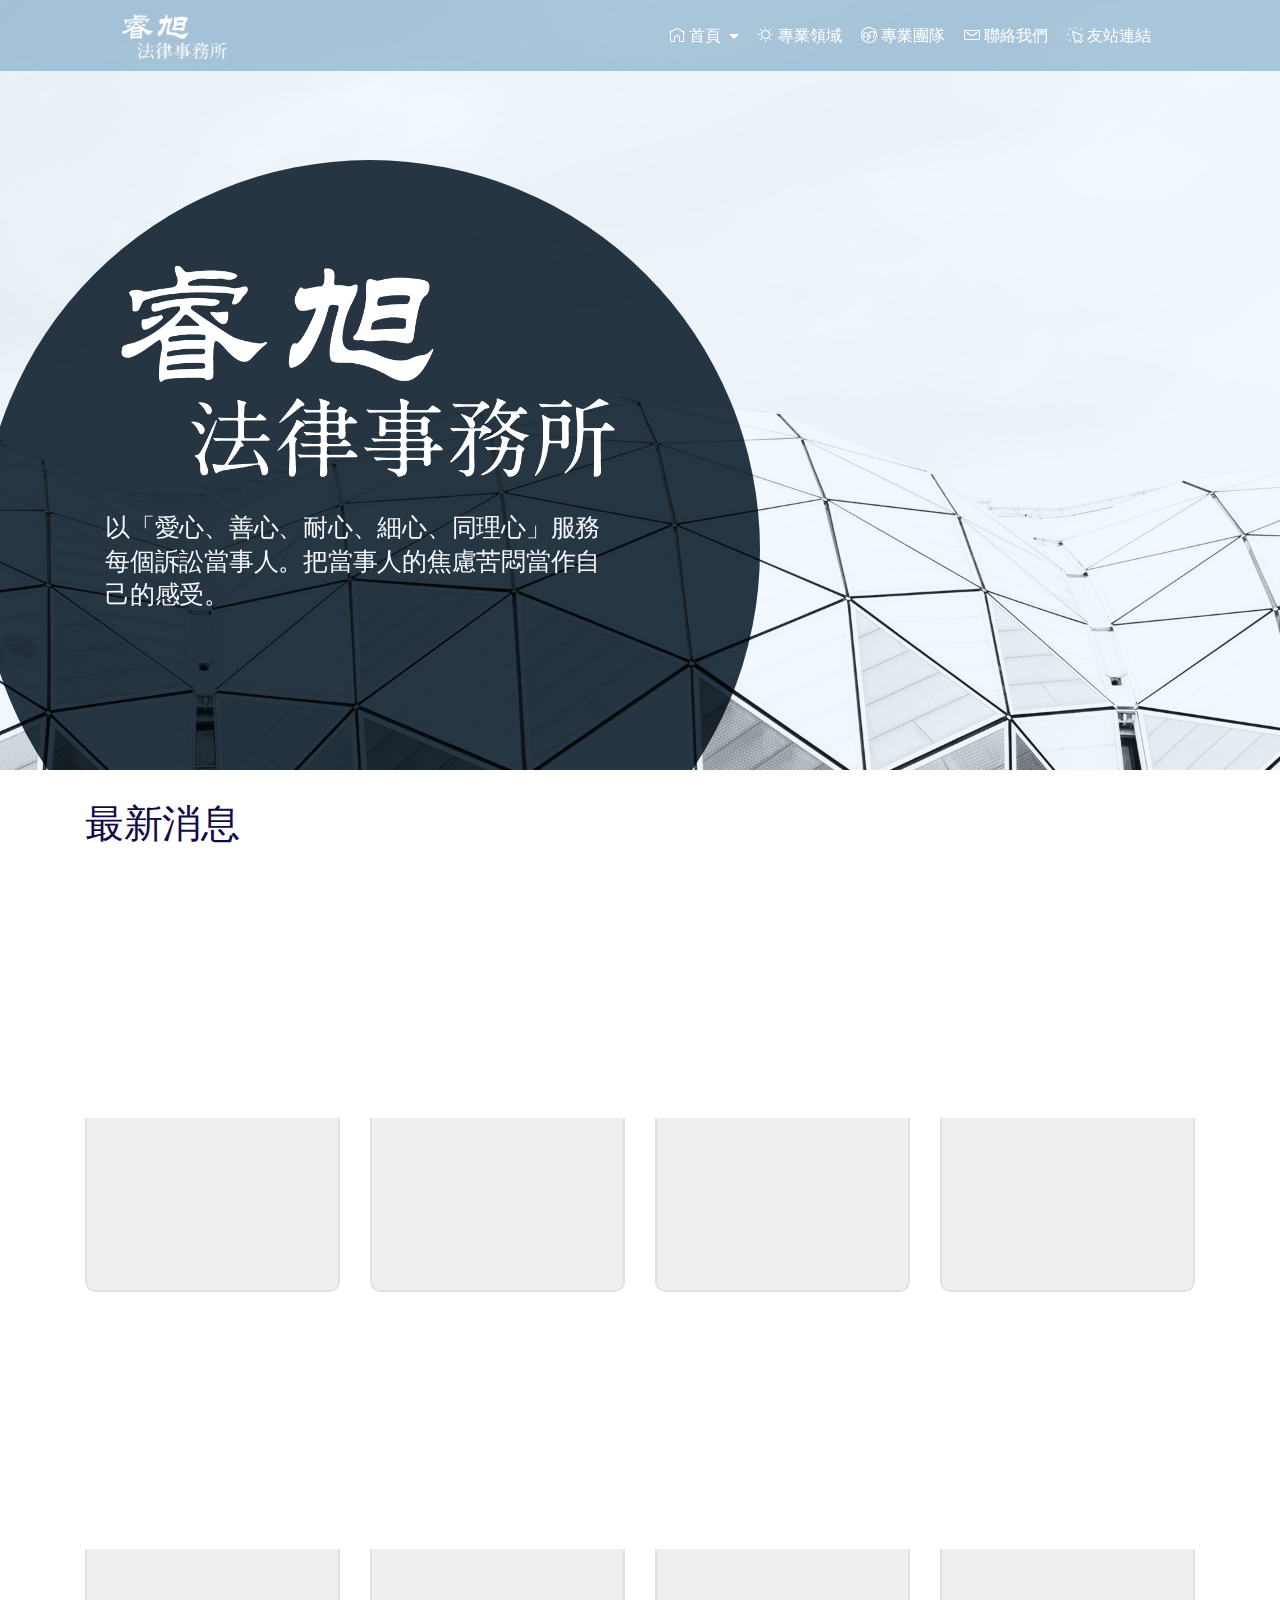
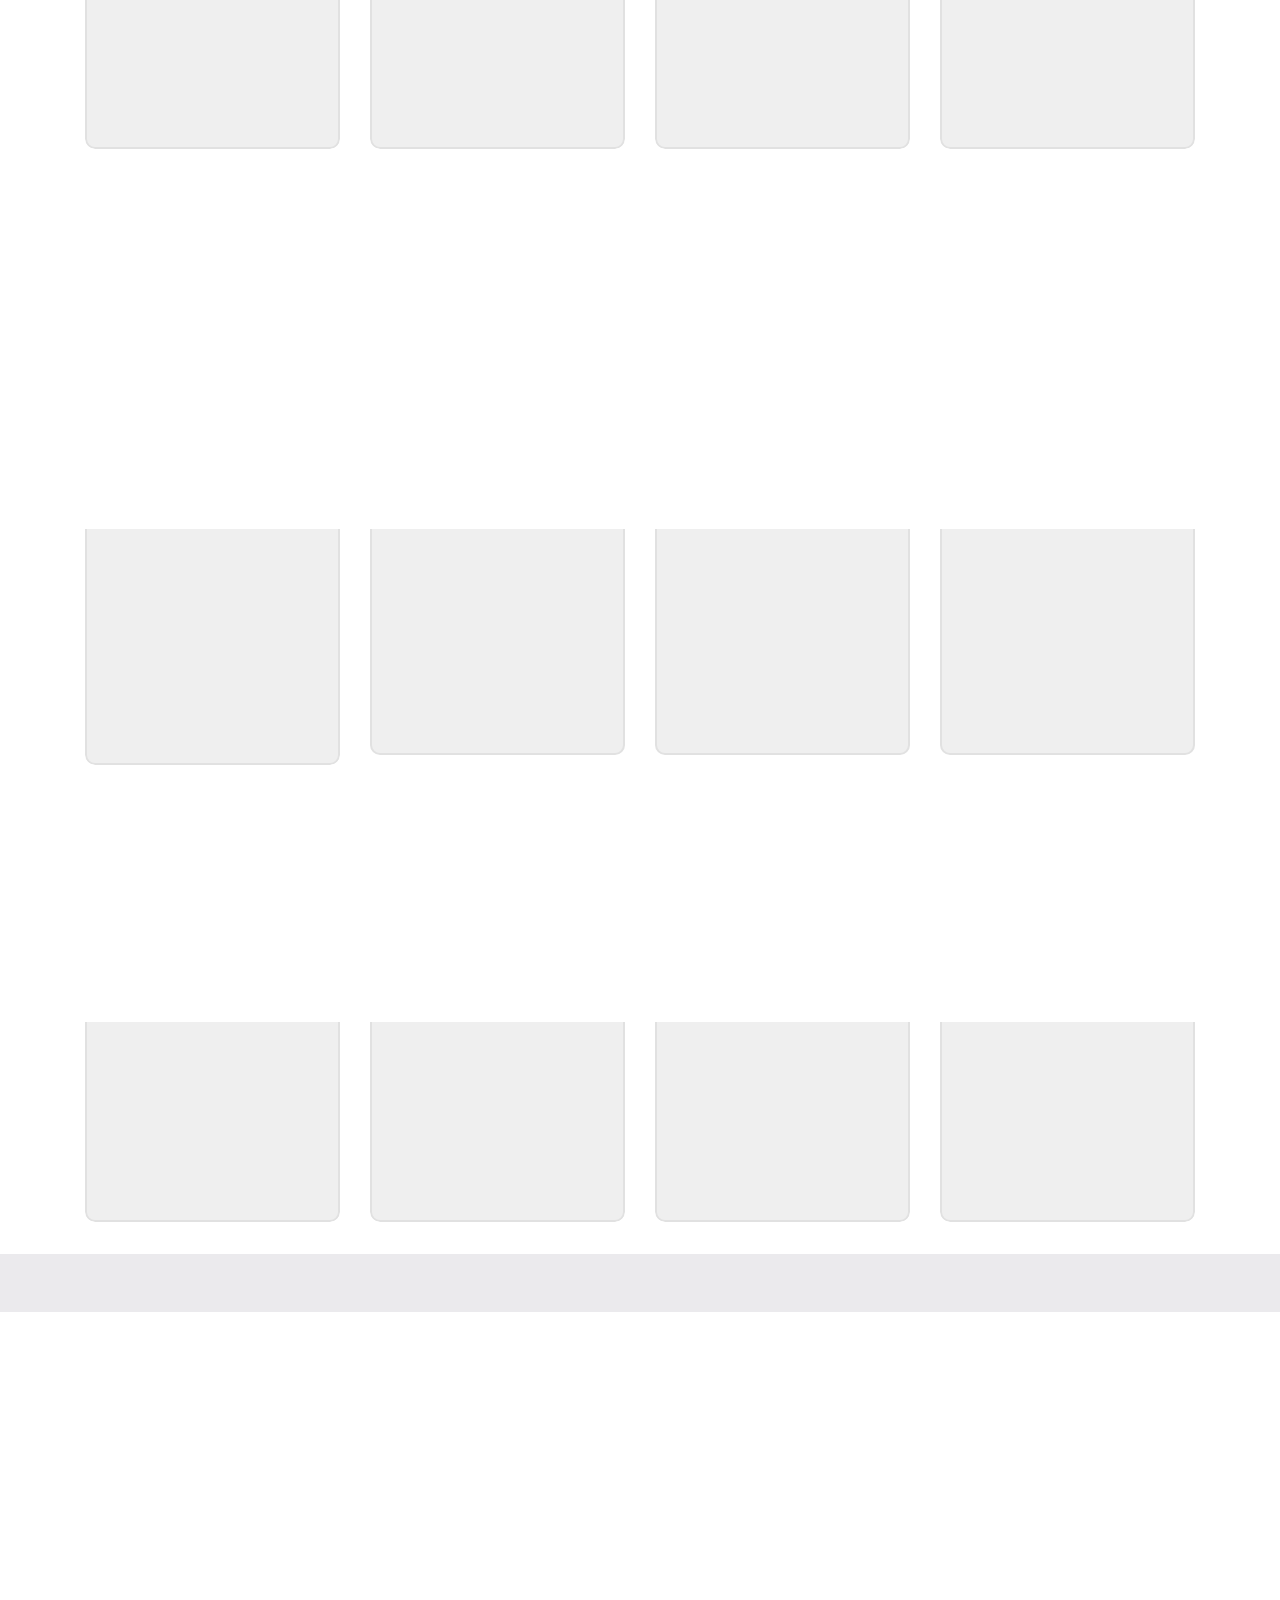
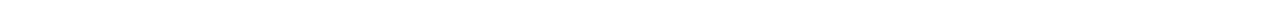
==== index.html @ 16b39f64 "Add files via upload" ====
<!DOCTYPE html>
<html  lang="en">
<head>
  
  <meta charset="UTF-8">
  <meta http-equiv="X-UA-Compatible" content="IE=edge">
  
  <meta name="twitter:card" content="summary_large_image"/>
  <meta name="twitter:image:src" content="assets/images/index-meta.png">
  <meta property="og:image" content="assets/images/index-meta.png">
  <meta name="twitter:title" content="睿旭法律事務所">
  <meta name="viewport" content="width=device-width, initial-scale=1, minimum-scale=1">
  <link rel="shortcut icon" href="assets/images/logo.svg" type="image/x-icon">
  <meta name="description" content="">
  
  
  <title>睿旭法律事務所</title>
  <link rel="stylesheet" href="assets/web/assets/mobirise-icons-bold/mobirise-icons-bold.css">
  <link rel="stylesheet" href="assets/web/assets/mobirise-icons2/mobirise2.css">
  <link rel="stylesheet" href="assets/web/assets/mobirise-icons/mobirise-icons.css">
  <link rel="stylesheet" href="assets/tether/tether.min.css">
  <link rel="stylesheet" href="assets/bootstrap/css/bootstrap.min.css">
  <link rel="stylesheet" href="assets/bootstrap/css/bootstrap-grid.min.css">
  <link rel="stylesheet" href="assets/bootstrap/css/bootstrap-reboot.min.css">
  <link rel="stylesheet" href="assets/animatecss/animate.min.css">
  <link rel="stylesheet" href="assets/dropdown/css/style.css">
  <link rel="stylesheet" href="assets/socicon/css/styles.css">
  <link rel="stylesheet" href="assets/theme/css/style.css">
  <link rel="stylesheet" href="assets/recaptcha.css">
  <link rel="preload" href="https://fonts.googleapis.com/css?family=Be+Vietnam:300,300i,400,400i,500,500i,600,600i,700,700i,800,800i&display=swap&display=swap" as="style" onload="this.onload=null;this.rel='stylesheet'">
  <noscript><link rel="stylesheet" href="https://fonts.googleapis.com/css?family=Be+Vietnam:300,300i,400,400i,500,500i,600,600i,700,700i,800,800i&display=swap&display=swap"></noscript>
  <link rel="preload" as="style" href="assets/mobirise/css/mbr-additional.css"><link rel="stylesheet" href="assets/mobirise/css/mbr-additional.css" type="text/css">
  
  
  
  

</head>
<body>
  
  <section data-bs-version="5.1" class="menu menu1 cid-sPFeQNhks3" once="menu" id="menu1-0">
    

    <nav class="navbar navbar-dropdown navbar-fixed-top navbar-expand-lg">
        <div class="container-fluid">
            <div class="wrapper d-flex w-100 flex-wrap">
                <div class="navbar-brand">
                    <span class="navbar-logo">
                        <a href="index.html">
                            <img src="assets/images/name3-1-909x405.png" alt="" style="height: 3rem;">
                        </a>
                    </span>
                    
                </div>
                <button class="navbar-toggler" type="button" data-toggle="collapse" data-bs-toggle="collapse" data-target="#navbarSupportedContent" data-bs-target="#navbarSupportedContent" aria-controls="navbarNavAltMarkup" aria-expanded="false" aria-label="Toggle navigation">
                    <div class="hamburger">
                        <span></span>
                        <span></span>
                        <span></span>
                        <span></span>
                    </div>
                </button>
                <div class="collapse navbar-collapse" id="navbarSupportedContent">
                    <ul class="navbar-nav nav-dropdown text-uppercase nav-right" data-app-modern-menu="true"><li class="nav-item dropdown"><a class="nav-link link text-white text-primary dropdown-toggle display-4" href="#" data-toggle="dropdown-submenu" aria-expanded="true"><span class="mbrib-home mbr-iconfont mbr-iconfont-btn"></span>&nbsp;首頁</a><div class="dropdown-menu"><a class="text-white text-primary dropdown-item display-4" href="index.html#features012-1">最新消息<br></a><a class="text-white text-primary dropdown-item display-4" href="index.html#features012-x">最新案例<br></a></div></li><li class="nav-item"><a class="nav-link link text-white text-primary display-4" href="page1.html"><span class="mbrib-sun mbr-iconfont mbr-iconfont-btn"></span>&nbsp;專業領域</a></li>
                        
                        <li class="nav-item"><a class="nav-link link text-white text-primary display-4" href="page2.html"><span class="mbrib-users mbr-iconfont mbr-iconfont-btn"></span>&nbsp;專業團隊</a>
                        </li>
                        <li class="nav-item"><a class="nav-link link text-white text-primary display-4" href="page2.html#form1-i"><span class="mbrib-letter mbr-iconfont mbr-iconfont-btn"></span>&nbsp;聯絡我們</a>
                        </li><li class="nav-item"><a class="nav-link link text-white text-primary display-4" href="page2.html#features04-k"><span class="mbrib-cursor-click mbr-iconfont mbr-iconfont-btn"></span>&nbsp;友站連結</a></li></ul>
                    
                    
                </div>
            </div>

        </div>
    </nav>
</section>

<section class="header4 cid-rRIkbRb1Do" id="header4-j">

    

    <div class="mbr-overlay" style="opacity: 0.1; background-color: rgb(128, 199, 254);">
    </div>

    <div class="container">
        <div class="row flex-row-reverse">
            <div class="col-lg-6 d-none d-lg-block"></div>
            <div class="col-lg-6 col-md-8 wrap text-white">
                <div class="title__block">
                  
<!--                             <div class="col-md-6 wrap order-0" mbr-if="showBrand" mbr-class="{'col-lg-3' : !hideColumn, 'col-lg-2' : hideColumn}"> -->
<!--                <p class="brand__text mbr-bold mbr-fonts-style" mbr-theme-style="display-7" mbr-if="typeMenu == 1" data-app-selector=".brand__text"><a href="#" class="text-warning mbr-bold">Conference</a></p> -->
                 <img class="logo__image" src="assets/images/name3-1-909x405.png" alt="" title="">
<!--             </div> -->
                
                
<!--                     <h2 class="mbr-section-title mbr-fonts-style" mbr-theme-style="display-5" mbr-if="showTitle" data-app-selector=".mbr-section-title, .mbr-figure">法律事務所</h2> -->
                <p class="mbr-text mbr-fonts-style display-7"><br>以「愛心、善心、耐心、細心、同理心」服務每個訴訟當事人。把當事人的焦慮苦悶當作自己的感受。<br></p>
               
            
            </div>
            </div>
        </div>
    </div>
</section>

<section class="features12 cid-sPVwQMfgVe" id="features012-1">
    
    
    <div class="container">
        <div class="mbr-section-head mb-5">
            
            <h4 class="mbr-section-title mbr-fonts-style align-center mb-0 display-5">最新消息</h4>
        </div>
        <div class="row justify-content-center mt-4">
            <div class="item features-image сol-12 col-md-6 col-lg-3">
                <div class="item-wrapper">
                    <div class="item-img">
                        <img src="assets/images/art-exibition23-1200x800.jpg" alt="">
                        <p class="img-text mbr-fonts-style display-4">TEST</p>
                    </div>
                    <div class="item-content">
                        <h5 class="item-title mbr-fonts-style display-5"><strong>TEST</strong></h5>

                        <p class="mbr-text mbr-fonts-style mt-2 display-4">test........</p>
                        <h6 class="item-subtitle mbr-fonts-style mt-1 display-4"><a href="page1.html" class="text-primary" target="_blank">MORE &gt;</a></h6>
                    </div>
                </div>
            </div>
            <div class="item features-image сol-12 col-md-6 col-lg-3">
                <div class="item-wrapper">
                    <div class="item-img">
                        <img src="assets/images/art-exibition11-700x467.jpg" alt="">
                        <p class="img-text mbr-fonts-style display-4">TEST</p>
                    </div>
                    <div class="item-content">
                        <h5 class="item-title mbr-fonts-style display-5"><strong>TEST</strong></h5>

                        <p class="mbr-text mbr-fonts-style mt-2 display-4">test........<br></p>
                        <h6 class="item-subtitle mbr-fonts-style mt-1 display-4"><a href="page1.html" class="text-primary" target="_blank">MORE &gt;</a></h6>
                    </div>
                </div>
            </div>
            <div class="item features-image сol-12 col-md-6 col-lg-3">
                <div class="item-wrapper">
                    <div class="item-img">
                        <img src="assets/images/art-exibition-1920x1280.jpg" alt="">
                        <p class="img-text mbr-fonts-style display-4">TEST</p>
                    </div>
                    <div class="item-content">
                        <h5 class="item-title mbr-fonts-style display-5"><strong>TEST</strong></h5>

                        <p class="mbr-text mbr-fonts-style mt-2 display-4">test........<br></p>
                        <h6 class="item-subtitle mbr-fonts-style mt-1 display-4"><a href="page1.html" class="text-primary" target="_blank">MORE &gt;</a></h6>
                    </div>
                </div>
            </div><div class="item features-image сol-12 col-md-6 col-lg-3">
                <div class="item-wrapper">
                    <div class="item-img">
                        <img src="assets/images/art-exibition16-700x467.jpg" alt="" data-slide-to="3" data-bs-slide-to="4">
                        <p class="img-text mbr-fonts-style display-4">TEST</p>
                    </div>
                    <div class="item-content">
                        <h5 class="item-title mbr-fonts-style display-5"><strong>TEST</strong></h5>

                        <p class="mbr-text mbr-fonts-style mt-2 display-4">test........<br></p>
                        <h6 class="item-subtitle mbr-fonts-style mt-1 display-4"><a href="page1.html" class="text-primary" target="_blank">MORE &gt;</a></h6>
                    </div>
                </div>
            </div><div class="item features-image сol-12 col-md-6 col-lg-3">
                <div class="item-wrapper">
                    <div class="item-img">
                        <img src="assets/images/art-exibition17-760x507.jpg" alt="" data-slide-to="4" data-bs-slide-to="5">
                        <p class="img-text mbr-fonts-style display-4">TEST</p>
                    </div>
                    <div class="item-content">
                        <h5 class="item-title mbr-fonts-style display-5"><strong>TEST</strong></h5>

                        <p class="mbr-text mbr-fonts-style mt-2 display-4">test<br><br></p>
                        <h6 class="item-subtitle mbr-fonts-style mt-1 display-4"><a href="page1.html" class="text-primary" target="_blank">MORE &gt;</a></h6>
                    </div>
                </div>
            </div><div class="item features-image сol-12 col-md-6 col-lg-3">
                <div class="item-wrapper">
                    <div class="item-img">
                        <img src="assets/images/art-exibition15-1200x800.jpg" alt="" data-slide-to="5" data-bs-slide-to="6">
                        <p class="img-text mbr-fonts-style display-4">TEST</p>
                    </div>
                    <div class="item-content">
                        <h5 class="item-title mbr-fonts-style display-5"><strong>TEST</strong></h5>

                        <p class="mbr-text mbr-fonts-style mt-2 display-4">test<br><br></p>
                        <h6 class="item-subtitle mbr-fonts-style mt-1 display-4"><a href="page1.html" class="text-primary" target="_blank">MORE &gt;</a></h6>
                    </div>
                </div>
            </div><div class="item features-image сol-12 col-md-6 col-lg-3">
                <div class="item-wrapper">
                    <div class="item-img">
                        <img src="assets/images/mbr-1200x800.jpg" alt="" data-slide-to="6" data-bs-slide-to="7">
                        <p class="img-text mbr-fonts-style display-4">TEST</p>
                    </div>
                    <div class="item-content">
                        <h5 class="item-title mbr-fonts-style display-5"><strong>TEST</strong></h5>

                        <p class="mbr-text mbr-fonts-style mt-2 display-4">test<br><br></p>
                        <h6 class="item-subtitle mbr-fonts-style mt-1 display-4"><a href="page1.html" class="text-primary" target="_blank">MORE &gt;</a></h6>
                    </div>
                </div>
            </div><div class="item features-image сol-12 col-md-6 col-lg-3">
                <div class="item-wrapper">
                    <div class="item-img">
                        <img src="assets/images/mbr-1920x1357.jpg" alt="" data-slide-to="7" data-bs-slide-to="8">
                        <p class="img-text mbr-fonts-style display-4">TEST</p>
                    </div>
                    <div class="item-content">
                        <h5 class="item-title mbr-fonts-style display-5"><strong>TEST</strong></h5>

                        <p class="mbr-text mbr-fonts-style mt-2 display-4">test<br><br></p>
                        <h6 class="item-subtitle mbr-fonts-style mt-1 display-4"><a href="page1.html" class="text-primary" target="_blank">MORE &gt;</a></h6>
                    </div>
                </div>
            </div>
        </div>
    </div>
</section>





<section class="features12 cid-sPYs16jG86" id="features012-x">
    
    
    <div class="container">
        <div class="mbr-section-head mb-5">
            
            <h4 class="mbr-section-title mbr-fonts-style align-center mb-0 display-5">最新案例</h4>
        </div>
        <div class="row justify-content-center mt-4">
            <div class="item features-image сol-12 col-md-6 col-lg-3">
                <div class="item-wrapper">
                    <div class="item-img">
                        <img src="assets/images/art-exibition23-1200x800.jpg" alt="">
                        <p class="img-text mbr-fonts-style display-4">扶養</p>
                    </div>
                    <div class="item-content">
                        <h5 class="item-title mbr-fonts-style display-4"><strong>離婚後對方故意不付小孩的扶養費該怎麼辦？</strong></h5>

                        <p class="mbr-text mbr-fonts-style mt-2 display-4">實務上常常碰到夫妻雙方當初離婚時原本約定好的扶養費...</p>
                        <h6 class="item-subtitle mbr-fonts-style mt-1 display-4"><a href="page3.html" class="text-primary" target="_blank">MORE &gt;</a></h6>
                    </div>
                </div>
            </div>
            <div class="item features-image сol-12 col-md-6 col-lg-3">
                <div class="item-wrapper">
                    <div class="item-img">
                        <img src="assets/images/art-exibition11-700x467.jpg" alt="">
                        <p class="img-text mbr-fonts-style display-4">TEST</p>
                    </div>
                    <div class="item-content">
                        <h5 class="item-title mbr-fonts-style display-5"><strong>TEST</strong></h5>

                        <p class="mbr-text mbr-fonts-style mt-2 display-4">test........<br><br><br></p>
                        <h6 class="item-subtitle mbr-fonts-style mt-1 display-4"><a href="page1.html" class="text-primary" target="_blank">MORE &gt;</a></h6>
                    </div>
                </div>
            </div>
            <div class="item features-image сol-12 col-md-6 col-lg-3">
                <div class="item-wrapper">
                    <div class="item-img">
                        <img src="assets/images/art-exibition-1920x1280.jpg" alt="">
                        <p class="img-text mbr-fonts-style display-4">TEST</p>
                    </div>
                    <div class="item-content">
                        <h5 class="item-title mbr-fonts-style display-5"><strong>TEST</strong></h5>

                        <p class="mbr-text mbr-fonts-style mt-2 display-4">test........<br><br><br></p>
                        <h6 class="item-subtitle mbr-fonts-style mt-1 display-4"><a href="page1.html" class="text-primary" target="_blank">MORE &gt;</a></h6>
                    </div>
                </div>
            </div><div class="item features-image сol-12 col-md-6 col-lg-3">
                <div class="item-wrapper">
                    <div class="item-img">
                        <img src="assets/images/art-exibition16-700x467.jpg" alt="" data-slide-to="3" data-bs-slide-to="4">
                        <p class="img-text mbr-fonts-style display-4">TEST</p>
                    </div>
                    <div class="item-content">
                        <h5 class="item-title mbr-fonts-style display-5"><strong>TEST</strong></h5>

                        <p class="mbr-text mbr-fonts-style mt-2 display-4">test........<br><br><br></p>
                        <h6 class="item-subtitle mbr-fonts-style mt-1 display-4"><a href="page1.html" class="text-primary" target="_blank">MORE &gt;</a></h6>
                    </div>
                </div>
            </div><div class="item features-image сol-12 col-md-6 col-lg-3">
                <div class="item-wrapper">
                    <div class="item-img">
                        <img src="assets/images/art-exibition17-760x507.jpg" alt="" data-slide-to="4" data-bs-slide-to="5">
                        <p class="img-text mbr-fonts-style display-4">TEST</p>
                    </div>
                    <div class="item-content">
                        <h5 class="item-title mbr-fonts-style display-5"><strong>TEST</strong></h5>

                        <p class="mbr-text mbr-fonts-style mt-2 display-4">test<br><br></p>
                        <h6 class="item-subtitle mbr-fonts-style mt-1 display-4"><a href="page1.html" class="text-primary" target="_blank">MORE &gt;</a></h6>
                    </div>
                </div>
            </div><div class="item features-image сol-12 col-md-6 col-lg-3">
                <div class="item-wrapper">
                    <div class="item-img">
                        <img src="assets/images/art-exibition15-1200x800.jpg" alt="" data-slide-to="5" data-bs-slide-to="6">
                        <p class="img-text mbr-fonts-style display-4">TEST</p>
                    </div>
                    <div class="item-content">
                        <h5 class="item-title mbr-fonts-style display-5"><strong>TEST</strong></h5>

                        <p class="mbr-text mbr-fonts-style mt-2 display-4">test<br><br></p>
                        <h6 class="item-subtitle mbr-fonts-style mt-1 display-4"><a href="page1.html" class="text-primary" target="_blank">MORE &gt;</a></h6>
                    </div>
                </div>
            </div><div class="item features-image сol-12 col-md-6 col-lg-3">
                <div class="item-wrapper">
                    <div class="item-img">
                        <img src="assets/images/mbr-1200x800.jpg" alt="" data-slide-to="6" data-bs-slide-to="7">
                        <p class="img-text mbr-fonts-style display-4">TEST</p>
                    </div>
                    <div class="item-content">
                        <h5 class="item-title mbr-fonts-style display-5"><strong>TEST</strong></h5>

                        <p class="mbr-text mbr-fonts-style mt-2 display-4">test<br><br></p>
                        <h6 class="item-subtitle mbr-fonts-style mt-1 display-4"><a href="page1.html" class="text-primary" target="_blank">MORE &gt;</a></h6>
                    </div>
                </div>
            </div><div class="item features-image сol-12 col-md-6 col-lg-3">
                <div class="item-wrapper">
                    <div class="item-img">
                        <img src="assets/images/mbr-1920x1357.jpg" alt="" data-slide-to="7" data-bs-slide-to="8">
                        <p class="img-text mbr-fonts-style display-4">TEST</p>
                    </div>
                    <div class="item-content">
                        <h5 class="item-title mbr-fonts-style display-5"><strong>TEST</strong></h5>

                        <p class="mbr-text mbr-fonts-style mt-2 display-4">test<br><br></p>
                        <h6 class="item-subtitle mbr-fonts-style mt-1 display-4"><a href="page1.html" class="text-primary" target="_blank">MORE &gt;</a></h6>
                    </div>
                </div>
            </div>
        </div>
    </div>
</section>

<section class="footer1 restaurantm4_footer1 cid-sPYwLBE2LK" id="footer1-15">

	

	

	<div class="container">
		<div class="row justify-content-center">
			<div class="links-block col-sm-12 col-md-10 align-center pb-3">
				<ul class="list-inline">
					<li class="list-inline-item mbr-fonts-style display-4"><a href="index.html#header4-j" class="text-primary">首頁</a></li>
					<li class="list-inline-item mbr-fonts-style display-4"><a href="page1.html#header4-w" class="text-primary">專業領域</a></li>
					<li class="list-inline-item mbr-fonts-style display-4"><a href="page2.html#header5-5" class="text-primary">專業團隊</a></li>
					<li class="list-inline-item mbr-fonts-style display-4"><a href="page2.html#form1-i" class="text-primary">連絡我們</a></li>
					<li class="list-inline-item mbr-fonts-style display-4"><a href="page2.html#features04-k" class="text-primary">友站連結</a></li>
				</ul>
			</div>
			
			
		</div>
	</div>
</section>

<section class="footer1 conferencem4_footer1 cid-sPX6KaD5Rr mbr-reveal" once="footer" id="footer1-r">

	

	

	<div class="container">
		<div class="row justify-content-center">
			<div class="col-md-6 wrap order-0 col-lg-2">
				
				<a href="index.html"><img class="logo__image" src="assets/images/name5-200x103.png" alt="" title=""></a>
			</div>
			<div class="col-md-6 wrap col-lg-3">
				<div class="footer__content">
					<h4 class="mbr-fonts-style mbr-semibold title__address display-4">服務時間</h4>
					<p class="work__address mbr-fonts-style display-4">0900～～1800<br>週六、日公休</p>
				</div>
				
			</div>
			<div class="col-md-6 wrap col-lg-3">
				<div class="footer__content">
					<h4 class="mbr-fonts-style mbr-semibold title__address display-4">電話</h4>
					<p class="work__address mbr-fonts-style display-4"><a href="tel:0916679595" class="text-primary">0916679595</a></p>
				</div>
				
			</div>
            	<div class="col-md-6 wrap col-lg-3">
				<div class="footer__content">
					<h4 class="mbr-fonts-style mbr-semibold title__address display-4">地址</h4>
					<p class="work__address mbr-fonts-style display-4"><a href="https://goo.gl/maps/SRAGsfMsbt1GTcu56" class="text-primary" target="_blank">106台北市大安區光復南路525號</a></p>
				</div>
				
			</div>
			

		</div>
		<div class="divider"></div>
		<div class="row align-items-baseline">
			<div class="col-md-6">
				<p class="privacy mbr-fonts-style align-left display-4">
					© 2021 <a href="index.html" class="text-primary">睿旭法律事務所</a> All Rights Reserved</p>
			</div>
			<div class="col-md-6">
				<p class="privacy mbr-fonts-style align-right display-4">
					Designed by <a href="https://dler.hopefulcityco.com/" class="text-primary" target="_blank">Dler Life</a></p>
			</div>
		</div>
	</div>

</section>


<script src="assets/web/assets/jquery/jquery.min.js"></script>
  <script src="assets/popper/popper.min.js"></script>
  <script src="assets/tether/tether.min.js"></script>
  <script src="assets/bootstrap/js/bootstrap.min.js"></script>
  <script src="assets/smoothscroll/smooth-scroll.js"></script>
  <script src="assets/viewportchecker/jquery.viewportchecker.js"></script>
  <script src="assets/dropdown/js/nav-dropdown.js"></script>
  <script src="assets/dropdown/js/navbar-dropdown.js"></script>
  <script src="assets/touchswipe/jquery.touch-swipe.min.js"></script>
  <script src="assets/playervimeo/vimeo_player.js"></script>
  <script src="assets/mobirise-tabs/mbr-tabs.js"></script>
  <script src="assets/theme/js/script.js"></script>
  <script src="assets/formoid.min.js"></script>
  
  
  
 <div id="scrollToTop" class="scrollToTop mbr-arrow-up"><a style="text-align: center;"><i class="mbr-arrow-up-icon mbr-arrow-up-icon-cm cm-icon cm-icon-smallarrow-up"></i></a></div>
    <input name="animation" type="hidden">
  
</body>
</html>
---- assets/web/assets/mobirise-icons-bold/mobirise-icons-bold.css ----
@font-face {
  font-family: 'mobirise-icons-bold';
  font-display: swap;
  src:  url('mobirise-icons-bold.eot?m1l4yr');
  src:  url('mobirise-icons-bold.eot?m1l4yr#iefix') format('embedded-opentype'),
    url('mobirise-icons-bold.ttf?m1l4yr') format('truetype'),
    url('mobirise-icons-bold.woff?m1l4yr') format('woff'),
    url('mobirise-icons-bold.svg?m1l4yr#mobirise-icons-bold') format('svg');
  font-weight: normal;
  font-style: normal;
}

[class^="mbrib-"], [class*="mbrib-"] {
  /* use !important to prevent issues with browser extensions that change fonts */
  font-family: 'mobirise-icons-bold' !important;
  speak: none;
  font-style: normal;
  font-weight: normal;
  font-variant: normal;
  text-transform: none;
  line-height: 1;

  /* Better Font Rendering =========== */
  -webkit-font-smoothing: antialiased;
  -moz-osx-font-smoothing: grayscale;
}

.mbrib-add-submenu:before {
  content: "\e900";
}
.mbrib-alert:before {
  content: "\e901";
}
.mbrib-align-center:before {
  content: "\e902";
}
.mbrib-align-justify:before {
  content: "\e903";
}
.mbrib-align-left:before {
  content: "\e904";
}
.mbrib-align-right:before {
  content: "\e905";
}
.mbrib-android:before {
  content: "\e906";
}
.mbrib-apple:before {
  content: "\e907";
}
.mbrib-arrow-down:before {
  content: "\e908";
}
.mbrib-arrow-next:before {
  content: "\e909";
}
.mbrib-arrow-prev:before {
  content: "\e90a";
}
.mbrib-arrow-up:before {
  content: "\e90b";
}
.mbrib-bold:before {
  content: "\e90c";
}
.mbrib-bookmark:before {
  content: "\e90d";
}
.mbrib-bootstrap:before {
  content: "\e90e";
}
.mbrib-briefcase:before {
  content: "\e90f";
}
.mbrib-browse:before {
  content: "\e910";
}
.mbrib-bulleted-list:before {
  content: "\e911";
}
.mbrib-calendar:before {
  content: "\e912";
}
.mbrib-camera:before {
  content: "\e913";
}
.mbrib-cart-add:before {
  content: "\e914";
}
.mbrib-cart-full:before {
  content: "\e915";
}
.mbrib-cash:before {
  content: "\e916";
}
.mbrib-change-style:before {
  content: "\e917";
}
.mbrib-chat:before {
  content: "\e918";
}
.mbrib-clock:before {
  content: "\e919";
}
.mbrib-close:before {
  content: "\e91a";
}
.mbrib-cloud:before {
  content: "\e91b";
}
.mbrib-code:before {
  content: "\e91c";
}
.mbrib-contact-form:before {
  content: "\e91d";
}
.mbrib-credit-card:before {
  content: "\e91e";
}
.mbrib-cursor-click:before {
  content: "\e91f";
}
.mbrib-cust-feedback:before {
  content: "\e920";
}
.mbrib-database:before {
  content: "\e921";
}
.mbrib-delivery:before {
  content: "\e922";
}
.mbrib-desktop:before {
  content: "\e923";
}
.mbrib-devices:before {
  content: "\e924";
}
.mbrib-down:before {
  content: "\e925";
}
.mbrib-download:before {
  content: "\e926";
}
.mbrib-drag-n-drop:before {
  content: "\e927";
}
.mbrib-drag-n-drop2:before {
  content: "\e928";
}
.mbrib-edit:before {
  content: "\e929";
}
.mbrib-edit2:before {
  content: "\e92a";
}
.mbrib-error:before {
  content: "\e92b";
}
.mbrib-extension:before {
  content: "\e92c";
}
.mbrib-features:before {
  content: "\e92d";
}
.mbrib-file:before {
  content: "\e92e";
}
.mbrib-flag:before {
  content: "\e92f";
}
.mbrib-folder:before {
  content: "\e930";
}
.mbrib-gift:before {
  content: "\e931";
}
.mbrib-github:before {
  content: "\e932";
}
.mbrib-globe-2:before {
  content: "\e933";
}
.mbrib-globe:before {
  content: "\e934";
}
.mbrib-growing-chart:before {
  content: "\e935";
}
.mbrib-hearth:before {
  content: "\e936";
}
.mbrib-help:before {
  content: "\e937";
}
.mbrib-home:before {
  content: "\e938";
}
.mbrib-hot-cup:before {
  content: "\e939";
}
.mbrib-idea:before {
  content: "\e93a";
}
.mbrib-image-gallery:before {
  content: "\e93b";
}
.mbrib-image-slider:before {
  content: "\e93c";
}
.mbrib-info:before {
  content: "\e93d";
}
.mbrib-italic:before {
  content: "\e93e";
}
.mbrib-key:before {
  content: "\e93f";
}
.mbrib-laptop:before {
  content: "\e940";
}
.mbrib-layers:before {
  content: "\e941";
}
.mbrib-left-right:before {
  content: "\e942";
}
.mbrib-left:before {
  content: "\e943";
}
.mbrib-letter:before {
  content: "\e944";
}
.mbrib-like:before {
  content: "\e945";
}
.mbrib-link:before {
  content: "\e946";
}
.mbrib-lock:before {
  content: "\e947";
}
.mbrib-login:before {
  content: "\e948";
}
.mbrib-logout:before {
  content: "\e949";
}
.mbrib-magic-stick:before {
  content: "\e94a";
}
.mbrib-map-pin:before {
  content: "\e94b";
}
.mbrib-menu:before {
  content: "\e94c";
}
.mbrib-mobile:before {
  content: "\e94d";
}
.mbrib-mobile2:before {
  content: "\e94e";
}
.mbrib-mobirise:before {
  content: "\e94f";
}
.mbrib-more-horizontal:before {
  content: "\e950";
}
.mbrib-more-vertical:before {
  content: "\e951";
}
.mbrib-music:before {
  content: "\e952";
}
.mbrib-new-file:before {
  content: "\e953";
}
.mbrib-numbered-list:before {
  content: "\e954";
}
.mbrib-opened-folder:before {
  content: "\e955";
}
.mbrib-pages:before {
  content: "\e956";
}
.mbrib-paper-plane:before {
  content: "\e957";
}
.mbrib-paperclip:before {
  content: "\e958";
}
.mbrib-photo:before {
  content: "\e959";
}
.mbrib-photos:before {
  content: "\e95a";
}
.mbrib-pin:before {
  content: "\e95b";
}
.mbrib-play:before {
  content: "\e95c";
}
.mbrib-plus:before {
  content: "\e95d";
}
.mbrib-preview:before {
  content: "\e95e";
}
.mbrib-print:before {
  content: "\e95f";
}
.mbrib-protect:before {
  content: "\e960";
}
.mbrib-question:before {
  content: "\e961";
}
.mbrib-quote-left:before {
  content: "\e962";
}
.mbrib-quote-right:before {
  content: "\e963";
}
.mbrib-redo:before {
  content: "\e964";
}
.mbrib-refresh:before {
  content: "\e965";
}
.mbrib-responsive:before {
  content: "\e966";
}
.mbrib-right:before {
  content: "\e967";
}
.mbrib-rocket:before {
  content: "\e968";
}
.mbrib-sad-face:before {
  content: "\e969";
}
.mbrib-sale:before {
  content: "\e96a";
}
.mbrib-save:before {
  content: "\e96b";
}
.mbrib-search:before {
  content: "\e96c";
}
.mbrib-setting:before {
  content: "\e96d";
}
.mbrib-setting2:before {
  content: "\e96e";
}
.mbrib-setting3:before {
  content: "\e96f";
}
.mbrib-share:before {
  content: "\e970";
}
.mbrib-shopping-bag:before {
  content: "\e971";
}
.mbrib-shopping-basket:before {
  content: "\e972";
}
.mbrib-shopping-cart:before {
  content: "\e973";
}
.mbrib-sites:before {
  content: "\e974";
}
.mbrib-smile-face:before {
  content: "\e975";
}
.mbrib-speed:before {
  content: "\e976";
}
.mbrib-star:before {
  content: "\e977";
}
.mbrib-success:before {
  content: "\e978";
}
.mbrib-sun:before {
  content: "\e979";
}
.mbrib-sun2:before {
  content: "\e97a";
}
.mbrib-tablet-vertical:before {
  content: "\e97b";
}
.mbrib-tablet:before {
  content: "\e97c";
}
.mbrib-target:before {
  content: "\e97d";
}
.mbrib-timer:before {
  content: "\e97e";
}
.mbrib-to-ftp:before {
  content: "\e97f";
}
.mbrib-to-local-drive:before {
  content: "\e980";
}
.mbrib-touch-swipe:before {
  content: "\e981";
}
.mbrib-touch:before {
  content: "\e982";
}
.mbrib-trash:before {
  content: "\e983";
}
.mbrib-underline:before {
  content: "\e984";
}
.mbrib-undo:before {
  content: "\e985";
}
.mbrib-unlink:before {
  content: "\e986";
}
.mbrib-unlock:before {
  content: "\e987";
}
.mbrib-up-down:before {
  content: "\e988";
}
.mbrib-up:before {
  content: "\e989";
}
.mbrib-update:before {
  content: "\e98a";
}
.mbrib-upload:before {
  content: "\e98b";
}
.mbrib-user:before {
  content: "\e98c";
}
.mbrib-user2:before {
  content: "\e98d";
}
.mbrib-users:before {
  content: "\e98e";
}
.mbrib-video-play:before {
  content: "\e98f";
}
.mbrib-video:before {
  content: "\e990";
}
.mbrib-watch:before {
  content: "\e991";
}
.mbrib-website-theme:before {
  content: "\e992";
}
.mbrib-wifi:before {
  content: "\e993";
}
.mbrib-windows:before {
  content: "\e994";
}
.mbrib-zoom-out:before {
  content: "\e995";
}
---- assets/web/assets/mobirise-icons2/mobirise2.css ----
@font-face {
  font-family: 'Moririse2';
  font-display: swap;
  src:  url('mobirise2.eot?f2bix4');
  src:  url('mobirise2.eot?f2bix4#iefix') format('embedded-opentype'),
    url('mobirise2.ttf?f2bix4') format('truetype'),
    url('mobirise2.woff?f2bix4') format('woff'),
    url('mobirise2.svg?f2bix4#mobirise2') format('svg');
  font-weight: normal;
  font-style: normal;
}

[class^="mobi-"], [class*=" mobi-"] {
  /* use !important to prevent issues with browser extensions that change fonts */
  font-family: 'Moririse2' !important;
  speak: none;
  font-style: normal;
  font-weight: normal;
  font-variant: normal;
  text-transform: none;
  line-height: 1;

  /* Better Font Rendering =========== */
  -webkit-font-smoothing: antialiased;
  -moz-osx-font-smoothing: grayscale;
}

.mobi-mbri-add-submenu:before {
  content: "\e900";
}
.mobi-mbri-alert:before {
  content: "\e901";
}
.mobi-mbri-align-center:before {
  content: "\e902";
}
.mobi-mbri-align-justify:before {
  content: "\e903";
}
.mobi-mbri-align-left:before {
  content: "\e904";
}
.mobi-mbri-align-right:before {
  content: "\e905";
}
.mobi-mbri-android:before {
  content: "\e906";
}
.mobi-mbri-apple:before {
  content: "\e907";
}
.mobi-mbri-arrow-down:before {
  content: "\e908";
}
.mobi-mbri-arrow-next:before {
  content: "\e909";
}
.mobi-mbri-arrow-prev:before {
  content: "\e90a";
}
.mobi-mbri-arrow-up:before {
  content: "\e90b";
}
.mobi-mbri-bold:before {
  content: "\e90c";
}
.mobi-mbri-bookmark:before {
  content: "\e90d";
}
.mobi-mbri-bootstrap:before {
  content: "\e90e";
}
.mobi-mbri-briefcase:before {
  content: "\e90f";
}
.mobi-mbri-browse:before {
  content: "\e910";
}
.mobi-mbri-bulleted-list:before {
  content: "\e911";
}
.mobi-mbri-calendar:before {
  content: "\e912";
}
.mobi-mbri-camera:before {
  content: "\e913";
}
.mobi-mbri-cart-add:before {
  content: "\e914";
}
.mobi-mbri-cart-full:before {
  content: "\e915";
}
.mobi-mbri-cash:before {
  content: "\e916";
}
.mobi-mbri-change-style:before {
  content: "\e917";
}
.mobi-mbri-chat:before {
  content: "\e918";
}
.mobi-mbri-clock:before {
  content: "\e919";
}
.mobi-mbri-close:before {
  content: "\e91a";
}
.mobi-mbri-cloud:before {
  content: "\e91b";
}
.mobi-mbri-code:before {
  content: "\e91c";
}
.mobi-mbri-contact-form:before {
  content: "\e91d";
}
.mobi-mbri-credit-card:before {
  content: "\e91e";
}
.mobi-mbri-cursor-click:before {
  content: "\e91f";
}
.mobi-mbri-cust-feedback:before {
  content: "\e920";
}
.mobi-mbri-database:before {
  content: "\e921";
}
.mobi-mbri-delivery:before {
  content: "\e922";
}
.mobi-mbri-desktop:before {
  content: "\e923";
}
.mobi-mbri-devices:before {
  content: "\e924";
}
.mobi-mbri-down:before {
  content: "\e925";
}
.mobi-mbri-download-2:before {
  content: "\e926";
}
.mobi-mbri-download:before {
  content: "\e927";
}
.mobi-mbri-drag-n-drop-2:before {
  content: "\e928";
}
.mobi-mbri-drag-n-drop:before {
  content: "\e929";
}
.mobi-mbri-edit-2:before {
  content: "\e92a";
}
.mobi-mbri-edit:before {
  content: "\e92b";
}
.mobi-mbri-error:before {
  content: "\e92c";
}
.mobi-mbri-extension:before {
  content: "\e92d";
}
.mobi-mbri-features:before {
  content: "\e92e";
}
.mobi-mbri-file:before {
  content: "\e92f";
}
.mobi-mbri-flag:before {
  content: "\e930";
}
.mobi-mbri-folder:before {
  content: "\e931";
}
.mobi-mbri-gift:before {
  content: "\e932";
}
.mobi-mbri-github:before {
  content: "\e933";
}
.mobi-mbri-globe-2:before {
  content: "\e934";
}
.mobi-mbri-globe:before {
  content: "\e935";
}
.mobi-mbri-growing-chart:before {
  content: "\e936";
}
.mobi-mbri-hearth:before {
  content: "\e937";
}
.mobi-mbri-help:before {
  content: "\e938";
}
.mobi-mbri-home:before {
  content: "\e939";
}
.mobi-mbri-hot-cup:before {
  content: "\e93a";
}
.mobi-mbri-idea:before {
  content: "\e93b";
}
.mobi-mbri-image-gallery:before {
  content: "\e93c";
}
.mobi-mbri-image-slider:before {
  content: "\e93d";
}
.mobi-mbri-info:before {
  content: "\e93e";
}
.mobi-mbri-italic:before {
  content: "\e93f";
}
.mobi-mbri-key:before {
  content: "\e940";
}
.mobi-mbri-laptop:before {
  content: "\e941";
}
.mobi-mbri-layers:before {
  content: "\e942";
}
.mobi-mbri-left-right:before {
  content: "\e943";
}
.mobi-mbri-left:before {
  content: "\e944";
}
.mobi-mbri-letter:before {
  content: "\e945";
}
.mobi-mbri-like:before {
  content: "\e946";
}
.mobi-mbri-link:before {
  content: "\e947";
}
.mobi-mbri-lock:before {
  content: "\e948";
}
.mobi-mbri-login:before {
  content: "\e949";
}
.mobi-mbri-logout:before {
  content: "\e94a";
}
.mobi-mbri-magic-stick:before {
  content: "\e94b";
}
.mobi-mbri-map-pin:before {
  content: "\e94c";
}
.mobi-mbri-menu:before {
  content: "\e94d";
}
.mobi-mbri-mobile-2:before {
  content: "\e94e";
}
.mobi-mbri-mobile-horizontal:before {
  content: "\e94f";
}
.mobi-mbri-mobile:before {
  content: "\e950";
}
.mobi-mbri-mobirise:before {
  content: "\e951";
}
.mobi-mbri-more-horizontal:before {
  content: "\e952";
}
.mobi-mbri-more-vertical:before {
  content: "\e953";
}
.mobi-mbri-music:before {
  content: "\e954";
}
.mobi-mbri-new-file:before {
  content: "\e955";
}
.mobi-mbri-numbered-list:before {
  content: "\e956";
}
.mobi-mbri-opened-folder:before {
  content: "\e957";
}
.mobi-mbri-pages:before {
  content: "\e958";
}
.mobi-mbri-paper-plane:before {
  content: "\e959";
}
.mobi-mbri-paperclip:before {
  content: "\e95a";
}
.mobi-mbri-phone:before {
  content: "\e95b";
}
.mobi-mbri-photo:before {
  content: "\e95c";
}
.mobi-mbri-photos:before {
  content: "\e95d";
}
.mobi-mbri-pin:before {
  content: "\e95e";
}
.mobi-mbri-play:before {
  content: "\e95f";
}
.mobi-mbri-plus:before {
  content: "\e960";
}
.mobi-mbri-preview:before {
  content: "\e961";
}
.mobi-mbri-print:before {
  content: "\e962";
}
.mobi-mbri-protect:before {
  content: "\e963";
}
.mobi-mbri-question:before {
  content: "\e964";
}
.mobi-mbri-quote-left:before {
  content: "\e965";
}
.mobi-mbri-quote-right:before {
  content: "\e966";
}
.mobi-mbri-redo:before {
  content: "\e967";
}
.mobi-mbri-refresh:before {
  content: "\e968";
}
.mobi-mbri-responsive-2:before {
  content: "\e969";
}
.mobi-mbri-responsive:before {
  content: "\e96a";
}
.mobi-mbri-right:before {
  content: "\e96b";
}
.mobi-mbri-rocket:before {
  content: "\e96c";
}
.mobi-mbri-sad-face:before {
  content: "\e96d";
}
.mobi-mbri-sale:before {
  content: "\e96e";
}
.mobi-mbri-save:before {
  content: "\e96f";
}
.mobi-mbri-search:before {
  content: "\e970";
}
.mobi-mbri-setting-2:before {
  content: "\e971";
}
.mobi-mbri-setting-3:before {
  content: "\e972";
}
.mobi-mbri-setting:before {
  content: "\e973";
}
.mobi-mbri-share:before {
  content: "\e974";
}
.mobi-mbri-shopping-bag:before {
  content: "\e975";
}
.mobi-mbri-shopping-basket:before {
  content: "\e976";
}
.mobi-mbri-shopping-cart:before {
  content: "\e977";
}
.mobi-mbri-sites:before {
  content: "\e978";
}
.mobi-mbri-smile-face:before {
  content: "\e979";
}
.mobi-mbri-speed:before {
  content: "\e97a";
}
.mobi-mbri-star:before {
  content: "\e97b";
}
.mobi-mbri-success:before {
  content: "\e97c";
}
.mobi-mbri-sun:before {
  content: "\e97d";
}
.mobi-mbri-sun2:before {
  content: "\e97e";
}
.mobi-mbri-tablet-vertical:before {
  content: "\e97f";
}
.mobi-mbri-tablet:before {
  content: "\e980";
}
.mobi-mbri-target:before {
  content: "\e981";
}
.mobi-mbri-timer:before {
  content: "\e982";
}
.mobi-mbri-to-ftp:before {
  content: "\e983";
}
.mobi-mbri-to-local-drive:before {
  content: "\e984";
}
.mobi-mbri-touch-swipe:before {
  content: "\e985";
}
.mobi-mbri-touch:before {
  content: "\e986";
}
.mobi-mbri-trash:before {
  content: "\e987";
}
.mobi-mbri-underline:before {
  content: "\e988";
}
.mobi-mbri-undo:before {
  content: "\e989";
}
.mobi-mbri-unlink:before {
  content: "\e98a";
}
.mobi-mbri-unlock:before {
  content: "\e98b";
}
.mobi-mbri-up-down:before {
  content: "\e98c";
}
.mobi-mbri-up:before {
  content: "\e98d";
}
.mobi-mbri-update:before {
  content: "\e98e";
}
.mobi-mbri-upload-2:before {
  content: "\e98f";
}
.mobi-mbri-upload:before {
  content: "\e990";
}
.mobi-mbri-user-2:before {
  content: "\e991";
}
.mobi-mbri-user:before {
  content: "\e992";
}
.mobi-mbri-users:before {
  content: "\e993";
}
.mobi-mbri-video-play:before {
  content: "\e994";
}
.mobi-mbri-video:before {
  content: "\e995";
}
.mobi-mbri-watch:before {
  content: "\e996";
}
.mobi-mbri-website-theme-2:before {
  content: "\e997";
}
.mobi-mbri-website-theme:before {
  content: "\e998";
}
.mobi-mbri-wifi:before {
  content: "\e999";
}
.mobi-mbri-windows:before {
  content: "\e99a";
}
.mobi-mbri-zoom-in:before {
  content: "\e99b";
}
.mobi-mbri-zoom-out:before {
  content: "\e99c";
}
---- assets/web/assets/mobirise-icons/mobirise-icons.css ----
@font-face {
  font-family: 'MobiriseIcons';
  src:  url('mobirise-icons.eot?spat4u');
  src:  url('mobirise-icons.eot?spat4u#iefix') format('embedded-opentype'),
    url('mobirise-icons.ttf?spat4u') format('truetype'),
    url('mobirise-icons.woff?spat4u') format('woff'),
    url('mobirise-icons.svg?spat4u#MobiriseIcons') format('svg');
  font-weight: normal;
  font-style: normal;
  font-display: swap;
}

[class^="mbri-"], [class*=" mbri-"] {
  /* use !important to prevent issues with browser extensions that change fonts */
  font-family: MobiriseIcons !important;
  speak: none;
  font-style: normal;
  font-weight: normal;
  font-variant: normal;
  text-transform: none;
  line-height: 1;

  /* Better Font Rendering =========== */
  -webkit-font-smoothing: antialiased;
  -moz-osx-font-smoothing: grayscale;
}

.mbri-add-submenu:before {
  content: "\e900";
}
.mbri-alert:before {
  content: "\e901";
}
.mbri-align-center:before {
  content: "\e902";
}
.mbri-align-justify:before {
  content: "\e903";
}
.mbri-align-left:before {
  content: "\e904";
}
.mbri-align-right:before {
  content: "\e905";
}
.mbri-android:before {
  content: "\e906";
}
.mbri-apple:before {
  content: "\e907";
}
.mbri-arrow-down:before {
  content: "\e908";
}
.mbri-arrow-next:before {
  content: "\e909";
}
.mbri-arrow-prev:before {
  content: "\e90a";
}
.mbri-arrow-up:before {
  content: "\e90b";
}
.mbri-bold:before {
  content: "\e90c";
}
.mbri-bookmark:before {
  content: "\e90d";
}
.mbri-bootstrap:before {
  content: "\e90e";
}
.mbri-briefcase:before {
  content: "\e90f";
}
.mbri-browse:before {
  content: "\e910";
}
.mbri-bulleted-list:before {
  content: "\e911";
}
.mbri-calendar:before {
  content: "\e912";
}
.mbri-camera:before {
  content: "\e913";
}
.mbri-cart-add:before {
  content: "\e914";
}
.mbri-cart-full:before {
  content: "\e915";
}
.mbri-cash:before {
  content: "\e916";
}
.mbri-change-style:before {
  content: "\e917";
}
.mbri-chat:before {
  content: "\e918";
}
.mbri-clock:before {
  content: "\e919";
}
.mbri-close:before {
  content: "\e91a";
}
.mbri-cloud:before {
  content: "\e91b";
}
.mbri-code:before {
  content: "\e91c";
}
.mbri-contact-form:before {
  content: "\e91d";
}
.mbri-credit-card:before {
  content: "\e91e";
}
.mbri-cursor-click:before {
  content: "\e91f";
}
.mbri-cust-feedback:before {
  content: "\e920";
}
.mbri-database:before {
  content: "\e921";
}
.mbri-delivery:before {
  content: "\e922";
}
.mbri-desktop:before {
  content: "\e923";
}
.mbri-devices:before {
  content: "\e924";
}
.mbri-down:before {
  content: "\e925";
}
.mbri-download:before {
  content: "\e989";
}
.mbri-drag-n-drop:before {
  content: "\e927";
}
.mbri-drag-n-drop2:before {
  content: "\e928";
}
.mbri-edit:before {
  content: "\e929";
}
.mbri-edit2:before {
  content: "\e92a";
}
.mbri-error:before {
  content: "\e92b";
}
.mbri-extension:before {
  content: "\e92c";
}
.mbri-features:before {
  content: "\e92d";
}
.mbri-file:before {
  content: "\e92e";
}
.mbri-flag:before {
  content: "\e92f";
}
.mbri-folder:before {
  content: "\e930";
}
.mbri-gift:before {
  content: "\e931";
}
.mbri-github:before {
  content: "\e932";
}
.mbri-globe:before {
  content: "\e933";
}
.mbri-globe-2:before {
  content: "\e934";
}
.mbri-growing-chart:before {
  content: "\e935";
}
.mbri-hearth:before {
  content: "\e936";
}
.mbri-help:before {
  content: "\e937";
}
.mbri-home:before {
  content: "\e938";
}
.mbri-hot-cup:before {
  content: "\e939";
}
.mbri-idea:before {
  content: "\e93a";
}
.mbri-image-gallery:before {
  content: "\e93b";
}
.mbri-image-slider:before {
  content: "\e93c";
}
.mbri-info:before {
  content: "\e93d";
}
.mbri-italic:before {
  content: "\e93e";
}
.mbri-key:before {
  content: "\e93f";
}
.mbri-laptop:before {
  content: "\e940";
}
.mbri-layers:before {
  content: "\e941";
}
.mbri-left-right:before {
  content: "\e942";
}
.mbri-left:before {
  content: "\e943";
}
.mbri-letter:before {
  content: "\e944";
}
.mbri-like:before {
  content: "\e945";
}
.mbri-link:before {
  content: "\e946";
}
.mbri-lock:before {
  content: "\e947";
}
.mbri-login:before {
  content: "\e948";
}
.mbri-logout:before {
  content: "\e949";
}
.mbri-magic-stick:before {
  content: "\e94a";
}
.mbri-map-pin:before {
  content: "\e94b";
}
.mbri-menu:before {
  content: "\e94c";
}
.mbri-mobile:before {
  content: "\e94d";
}
.mbri-mobile2:before {
  content: "\e94e";
}
.mbri-mobirise:before {
  content: "\e94f";
}
.mbri-more-horizontal:before {
  content: "\e950";
}
.mbri-more-vertical:before {
  content: "\e951";
}
.mbri-music:before {
  content: "\e952";
}
.mbri-new-file:before {
  content: "\e953";
}
.mbri-numbered-list:before {
  content: "\e954";
}
.mbri-opened-folder:before {
  content: "\e955";
}
.mbri-pages:before {
  content: "\e956";
}
.mbri-paper-plane:before {
  content: "\e957";
}
.mbri-paperclip:before {
  content: "\e958";
}
.mbri-photo:before {
  content: "\e959";
}
.mbri-photos:before {
  content: "\e95a";
}
.mbri-pin:before {
  content: "\e95b";
}
.mbri-play:before {
  content: "\e95c";
}
.mbri-plus:before {
  content: "\e95d";
}
.mbri-preview:before {
  content: "\e95e";
}
.mbri-print:before {
  content: "\e95f";
}
.mbri-protect:before {
  content: "\e960";
}
.mbri-question:before {
  content: "\e961";
}
.mbri-quote-left:before {
  content: "\e962";
}
.mbri-quote-right:before {
  content: "\e963";
}
.mbri-refresh:before {
  content: "\e964";
}
.mbri-responsive:before {
  content: "\e965";
}
.mbri-right:before {
  content: "\e966";
}
.mbri-rocket:before {
  content: "\e967";
}
.mbri-sad-face:before {
  content: "\e968";
}
.mbri-sale:before {
  content: "\e969";
}
.mbri-save:before {
  content: "\e96a";
}
.mbri-search:before {
  content: "\e96b";
}
.mbri-setting:before {
  content: "\e96c";
}
.mbri-setting2:before {
  content: "\e96d";
}
.mbri-setting3:before {
  content: "\e96e";
}
.mbri-share:before {
  content: "\e96f";
}
.mbri-shopping-bag:before {
  content: "\e970";
}
.mbri-shopping-basket:before {
  content: "\e971";
}
.mbri-shopping-cart:before {
  content: "\e972";
}
.mbri-sites:before {
  content: "\e973";
}
.mbri-smile-face:before {
  content: "\e974";
}
.mbri-speed:before {
  content: "\e975";
}
.mbri-star:before {
  content: "\e976";
}
.mbri-success:before {
  content: "\e977";
}
.mbri-sun:before {
  content: "\e978";
}
.mbri-sun2:before {
  content: "\e979";
}
.mbri-tablet:before {
  content: "\e97a";
}
.mbri-tablet-vertical:before {
  content: "\e97b";
}
.mbri-target:before {
  content: "\e97c";
}
.mbri-timer:before {
  content: "\e97d";
}
.mbri-to-ftp:before {
  content: "\e97e";
}
.mbri-to-local-drive:before {
  content: "\e97f";
}
.mbri-touch-swipe:before {
  content: "\e980";
}
.mbri-touch:before {
  content: "\e981";
}
.mbri-trash:before {
  content: "\e982";
}
.mbri-underline:before {
  content: "\e983";
}
.mbri-unlink:before {
  content: "\e984";
}
.mbri-unlock:before {
  content: "\e985";
}
.mbri-up-down:before {
  content: "\e986";
}
.mbri-up:before {
  content: "\e987";
}
.mbri-update:before {
  content: "\e988";
}
.mbri-upload:before {
 content: "\e926"; 
}
.mbri-user:before {
  content: "\e98a";
}
.mbri-user2:before {
  content: "\e98b";
}
.mbri-users:before {
  content: "\e98c";
}
.mbri-video:before {
  content: "\e98d";
}
.mbri-video-play:before {
  content: "\e98e";
}
.mbri-watch:before {
  content: "\e98f";
}
.mbri-website-theme:before {
  content: "\e990";
}
.mbri-wifi:before {
  content: "\e991";
}
.mbri-windows:before {
  content: "\e992";
}
.mbri-zoom-out:before {
  content: "\e993";
}
.mbri-redo:before {
  content: "\e994";
}
.mbri-undo:before {
  content: "\e995";
}
---- assets/dropdown/css/style.css ----
.navbar-dropdown {
  left: 0;
  padding: 0;
  position: absolute;
  right: 0;
  top: 0;
  transition: all 0.45s ease;
  z-index: 1030;
  background: #282828; }
  .navbar-dropdown .navbar-logo {
    margin-right: 0.8rem;
    transition: margin 0.3s ease-in-out;
    vertical-align: middle; }
    .navbar-dropdown .navbar-logo img {
      height: 3.125rem;
      transition: all 0.3s ease-in-out; }
    .navbar-dropdown .navbar-logo.mbr-iconfont {
      font-size: 3.125rem;
      line-height: 3.125rem; }
  .navbar-dropdown .navbar-caption {
    font-weight: 700;
    white-space: normal;
    vertical-align: -4px;
    line-height: 3.125rem !important; }
    .navbar-dropdown .navbar-caption, .navbar-dropdown .navbar-caption:hover {
      color: inherit;
      text-decoration: none; }
  .navbar-dropdown .mbr-iconfont + .navbar-caption {
    vertical-align: -1px; }
  .navbar-dropdown.navbar-fixed-top {
    position: fixed; }
  .navbar-dropdown .navbar-brand span {
    vertical-align: -4px; }
  .navbar-dropdown.bg-color.transparent {
    background: none; }
  .navbar-dropdown.navbar-short .navbar-brand {
    padding: 0.625rem 0; }
    .navbar-dropdown.navbar-short .navbar-brand span {
      vertical-align: -1px; }
  .navbar-dropdown.navbar-short .navbar-caption {
    line-height: 2.375rem !important;
    vertical-align: -2px; }
  .navbar-dropdown.navbar-short .navbar-logo {
    margin-right: 0.5rem; }
    .navbar-dropdown.navbar-short .navbar-logo img {
      height: 2.375rem; }
    .navbar-dropdown.navbar-short .navbar-logo.mbr-iconfont {
      font-size: 2.375rem;
      line-height: 2.375rem; }
  .navbar-dropdown.navbar-short .mbr-table-cell {
    height: 3.625rem; }
  .navbar-dropdown .navbar-close {
    left: 0.6875rem;
    position: fixed;
    top: 0.75rem;
    z-index: 1000; }
  .navbar-dropdown .hamburger-icon {
    content: "";
    display: inline-block;
    vertical-align: middle;
    width: 16px;
    -webkit-box-shadow: 0 -6px 0 1px #282828,0 0 0 1px #282828,0 6px 0 1px #282828;
    -moz-box-shadow: 0 -6px 0 1px #282828,0 0 0 1px #282828,0 6px 0 1px #282828;
    box-shadow: 0 -6px 0 1px #282828,0 0 0 1px #282828,0 6px 0 1px #282828; }

.dropdown-menu .dropdown-toggle[data-toggle="dropdown-submenu"]::after {
  border-bottom: 0.35em solid transparent;
  border-left: 0.35em solid;
  border-right: 0;
  border-top: 0.35em solid transparent;
  margin-left: 0.3rem; }

.dropdown-menu .dropdown-item:focus {
  outline: 0; }

.nav-dropdown {
  font-size: 0.75rem;
  font-weight: 500;
  height: auto !important; }
  .nav-dropdown .nav-btn {
    padding-left: 1rem; }
  .nav-dropdown .link {
    margin: .667em 1.667em;
    font-weight: 500;
    padding: 0;
    transition: color .2s ease-in-out; }
    .nav-dropdown .link.dropdown-toggle {
      margin-right: 2.583em; }
      .nav-dropdown .link.dropdown-toggle::after {
        margin-left: .25rem;
        border-top: 0.35em solid;
        border-right: 0.35em solid transparent;
        border-left: 0.35em solid transparent;
        border-bottom: 0; }
      .nav-dropdown .link.dropdown-toggle[aria-expanded="true"] {
        margin: 0;
        padding: 0.667em 3.263em  0.667em 1.667em; }
  .nav-dropdown .link::after,
  .nav-dropdown .dropdown-item::after {
    color: inherit; }
  .nav-dropdown .btn {
    font-size: 0.75rem;
    font-weight: 700;
    letter-spacing: 0;
    margin-bottom: 0;
    padding-left: 1.25rem;
    padding-right: 1.25rem; }
  .nav-dropdown .dropdown-menu {
    border-radius: 0;
    border: 0;
    left: 0;
    margin: 0;
    padding-bottom: 1.25rem;
    padding-top: 1.25rem;
    position: relative; }
  .nav-dropdown .dropdown-submenu {
    margin-left: 0.125rem;
    top: 0; }
  .nav-dropdown .dropdown-item {
    font-weight: 500;
    line-height: 2;
    padding: 0.3846em 4.615em 0.3846em 1.5385em;
    position: relative;
    transition: color .2s ease-in-out, background-color .2s ease-in-out; }
    .nav-dropdown .dropdown-item::after {
      margin-top: -0.3077em;
      position: absolute;
      right: 1.1538em;
      top: 50%; }
    .nav-dropdown .dropdown-item:focus, .nav-dropdown .dropdown-item:hover {
      background: none; }

@media (max-width: 767px) {
  .nav-dropdown.navbar-toggleable-sm {
    bottom: 0;
    display: none;
    left: 0;
    overflow-x: hidden;
    position: fixed;
    top: 0;
    transform: translateX(-100%);
    -ms-transform: translateX(-100%);
    -webkit-transform: translateX(-100%);
    width: 18.75rem;
    z-index: 999; } }
.nav-dropdown.navbar-toggleable-xl {
  bottom: 0;
  display: none;
  left: 0;
  overflow-x: hidden;
  position: fixed;
  top: 0;
  transform: translateX(-100%);
  -ms-transform: translateX(-100%);
  -webkit-transform: translateX(-100%);
  width: 18.75rem;
  z-index: 999; }

.nav-dropdown-sm {
  display: block !important;
  overflow-x: hidden;
  overflow: auto;
  padding-top: 3.875rem; }
  .nav-dropdown-sm::after {
    content: "";
    display: block;
    height: 3rem;
    width: 100%; }
  .nav-dropdown-sm.collapse.in ~ .navbar-close {
    display: block !important; }
  .nav-dropdown-sm.collapsing, .nav-dropdown-sm.collapse.in {
    transform: translateX(0);
    -ms-transform: translateX(0);
    -webkit-transform: translateX(0);
    transition: all 0.25s ease-out;
    -webkit-transition: all 0.25s ease-out;
    background: #282828; }
  .nav-dropdown-sm.collapsing[aria-expanded="false"] {
    transform: translateX(-100%);
    -ms-transform: translateX(-100%);
    -webkit-transform: translateX(-100%); }
  .nav-dropdown-sm .nav-item {
    display: block;
    margin-left: 0 !important;
    padding-left: 0; }
  .nav-dropdown-sm .link,
  .nav-dropdown-sm .dropdown-item {
    border-top: 1px dotted rgba(255, 255, 255, 0.1);
    font-size: 0.8125rem;
    line-height: 1.6;
    margin: 0 !important;
    padding: 0.875rem 2.4rem 0.875rem 1.5625rem !important;
    position: relative;
    white-space: normal; }
    .nav-dropdown-sm .link:focus, .nav-dropdown-sm .link:hover,
    .nav-dropdown-sm .dropdown-item:focus,
    .nav-dropdown-sm .dropdown-item:hover {
      background: rgba(0, 0, 0, 0.2) !important;
      color: #c0a375; }
  .nav-dropdown-sm .nav-btn {
    position: relative;
    padding: 1.5625rem 1.5625rem 0 1.5625rem; }
    .nav-dropdown-sm .nav-btn::before {
      border-top: 1px dotted rgba(255, 255, 255, 0.1);
      content: "";
      left: 0;
      position: absolute;
      top: 0;
      width: 100%; }
    .nav-dropdown-sm .nav-btn + .nav-btn {
      padding-top: 0.625rem; }
      .nav-dropdown-sm .nav-btn + .nav-btn::before {
        display: none; }
  .nav-dropdown-sm .btn {
    padding: 0.625rem 0; }
  .nav-dropdown-sm .dropdown-toggle[data-toggle="dropdown-submenu"]::after {
    margin-left: .25rem;
    border-top: 0.35em solid;
    border-right: 0.35em solid transparent;
    border-left: 0.35em solid transparent;
    border-bottom: 0; }
  .nav-dropdown-sm .dropdown-toggle[data-toggle="dropdown-submenu"][aria-expanded="true"]::after {
    border-top: 0;
    border-right: 0.35em solid transparent;
    border-left: 0.35em solid transparent;
    border-bottom: 0.35em solid; }
  .nav-dropdown-sm .dropdown-menu {
    margin: 0;
    padding: 0;
    position: relative;
    top: 0;
    left: 0;
    width: 100%;
    border: 0;
    float: none;
    border-radius: 0;
    background: none; }
  .nav-dropdown-sm .dropdown-submenu {
    left: 100%;
    margin-left: 0.125rem;
    margin-top: -1.25rem;
    top: 0; }

.navbar-toggleable-sm .nav-dropdown .dropdown-menu {
  position: absolute; }

.navbar-toggleable-sm .nav-dropdown .dropdown-submenu {
  left: 100%;
  margin-left: 0.125rem;
  margin-top: -1.25rem;
  top: 0; }

.navbar-toggleable-sm.opened .nav-dropdown .dropdown-menu {
  position: relative; }

.navbar-toggleable-sm.opened .nav-dropdown .dropdown-submenu {
  left: 0;
  margin-left: 00rem;
  margin-top: 0rem;
  top: 0; }

.is-builder .nav-dropdown.collapsing {
  transition: none !important; }

/*# sourceMappingURL=style.css.map */
---- assets/socicon/css/styles.css ----
@charset "UTF-8";

@font-face {
  font-family: 'Socicon';
  src:  url('../fonts/socicon.eot');
  src:  url('../fonts/socicon.eot?#iefix') format('embedded-opentype'),
    url('../fonts/socicon.woff2') format('woff2'),
    url('../fonts/socicon.ttf') format('truetype'),
    url('../fonts/socicon.woff') format('woff'),
    url('../fonts/socicon.svg#socicon') format('svg');
  font-weight: normal;
  font-style: normal;
}

[data-icon]:before {
  font-family: "socicon" !important;
  content: attr(data-icon);
  font-style: normal !important;
  font-weight: normal !important;
  font-variant: normal !important;
  text-transform: none !important;
  speak: none;
  line-height: 1;
  -webkit-font-smoothing: antialiased;
  -moz-osx-font-smoothing: grayscale;
}

[class^="socicon-"], [class*=" socicon-"] {
  /* use !important to prevent issues with browser extensions that change fonts */
  font-family: 'Socicon' !important;
  speak: none;
  font-style: normal;
  font-weight: normal;
  font-variant: normal;
  text-transform: none;
  line-height: 1;

  /* Better Font Rendering =========== */
  -webkit-font-smoothing: antialiased;
  -moz-osx-font-smoothing: grayscale;
}

.socicon-eitaa:before {
  content: "\e97c";
}
.socicon-soroush:before {
  content: "\e97d";
}
.socicon-bale:before {
  content: "\e97e";
}
.socicon-zazzle:before {
  content: "\e97b";
}
.socicon-society6:before {
  content: "\e97a";
}
.socicon-redbubble:before {
  content: "\e979";
}
.socicon-avvo:before {
  content: "\e978";
}
.socicon-stitcher:before {
  content: "\e977";
}
.socicon-googlehangouts:before {
  content: "\e974";
}
.socicon-dlive:before {
  content: "\e975";
}
.socicon-vsco:before {
  content: "\e976";
}
.socicon-flipboard:before {
  content: "\e973";
}
.socicon-ubuntu:before {
  content: "\e958";
}
.socicon-artstation:before {
  content: "\e959";
}
.socicon-invision:before {
  content: "\e95a";
}
.socicon-torial:before {
  content: "\e95b";
}
.socicon-collectorz:before {
  content: "\e95c";
}
.socicon-seenthis:before {
  content: "\e95d";
}
.socicon-googleplaymusic:before {
  content: "\e95e";
}
.socicon-debian:before {
  content: "\e95f";
}
.socicon-filmfreeway:before {
  content: "\e960";
}
.socicon-gnome:before {
  content: "\e961";
}
.socicon-itchio:before {
  content: "\e962";
}
.socicon-jamendo:before {
  content: "\e963";
}
.socicon-mix:before {
  content: "\e964";
}
.socicon-sharepoint:before {
  content: "\e965";
}
.socicon-tinder:before {
  content: "\e966";
}
.socicon-windguru:before {
  content: "\e967";
}
.socicon-cdbaby:before {
  content: "\e968";
}
.socicon-elementaryos:before {
  content: "\e969";
}
.socicon-stage32:before {
  content: "\e96a";
}
.socicon-tiktok:before {
  content: "\e96b";
}
.socicon-gitter:before {
  content: "\e96c";
}
.socicon-letterboxd:before {
  content: "\e96d";
}
.socicon-threema:before {
  content: "\e96e";
}
.socicon-splice:before {
  content: "\e96f";
}
.socicon-metapop:before {
  content: "\e970";
}
.socicon-naver:before {
  content: "\e971";
}
.socicon-remote:before {
  content: "\e972";
}
.socicon-internet:before {
  content: "\e957";
}
.socicon-moddb:before {
  content: "\e94b";
}
.socicon-indiedb:before {
  content: "\e94c";
}
.socicon-traxsource:before {
  content: "\e94d";
}
.socicon-gamefor:before {
  content: "\e94e";
}
.socicon-pixiv:before {
  content: "\e94f";
}
.socicon-myanimelist:before {
  content: "\e950";
}
.socicon-blackberry:before {
  content: "\e951";
}
.socicon-wickr:before {
  content: "\e952";
}
.socicon-spip:before {
  content: "\e953";
}
.socicon-napster:before {
  content: "\e954";
}
.socicon-beatport:before {
  content: "\e955";
}
.socicon-hackerone:before {
  content: "\e956";
}
.socicon-hackernews:before {
  content: "\e946";
}
.socicon-smashwords:before {
  content: "\e947";
}
.socicon-kobo:before {
  content: "\e948";
}
.socicon-bookbub:before {
  content: "\e949";
}
.socicon-mailru:before {
  content: "\e94a";
}
.socicon-gitlab:before {
  content: "\e945";
}
.socicon-instructables:before {
  content: "\e944";
}
.socicon-portfolio:before {
  content: "\e943";
}
.socicon-codered:before {
  content: "\e940";
}
.socicon-origin:before {
  content: "\e941";
}
.socicon-nextdoor:before {
  content: "\e942";
}
.socicon-udemy:before {
  content: "\e93f";
}
.socicon-livemaster:before {
  content: "\e93e";
}
.socicon-crunchbase:before {
  content: "\e93b";
}
.socicon-homefy:before {
  content: "\e93c";
}
.socicon-calendly:before {
  content: "\e93d";
}
.socicon-realtor:before {
  content: "\e90f";
}
.socicon-tidal:before {
  content: "\e910";
}
.socicon-qobuz:before {
  content: "\e911";
}
.socicon-natgeo:before {
  content: "\e912";
}
.socicon-mastodon:before {
  content: "\e913";
}
.socicon-unsplash:before {
  content: "\e914";
}
.socicon-homeadvisor:before {
  content: "\e915";
}
.socicon-angieslist:before {
  content: "\e916";
}
.socicon-codepen:before {
  content: "\e917";
}
.socicon-slack:before {
  content: "\e918";
}
.socicon-openaigym:before {
  content: "\e919";
}
.socicon-logmein:before {
  content: "\e91a";
}
.socicon-fiverr:before {
  content: "\e91b";
}
.socicon-gotomeeting:before {
  content: "\e91c";
}
.socicon-aliexpress:before {
  content: "\e91d";
}
.socicon-guru:before {
  content: "\e91e";
}
.socicon-appstore:before {
  content: "\e91f";
}
.socicon-homes:before {
  content: "\e920";
}
.socicon-zoom:before {
  content: "\e921";
}
.socicon-alibaba:before {
  content: "\e922";
}
.socicon-craigslist:before {
  content: "\e923";
}
.socicon-wix:before {
  content: "\e924";
}
.socicon-redfin:before {
  content: "\e925";
}
.socicon-googlecalendar:before {
  content: "\e926";
}
.socicon-shopify:before {
  content: "\e927";
}
.socicon-freelancer:before {
  content: "\e928";
}
.socicon-seedrs:before {
  content: "\e929";
}
.socicon-bing:before {
  content: "\e92a";
}
.socicon-doodle:before {
  content: "\e92b";
}
.socicon-bonanza:before {
  content: "\e92c";
}
.socicon-squarespace:before {
  content: "\e92d";
}
.socicon-toptal:before {
  content: "\e92e";
}
.socicon-gust:before {
  content: "\e92f";
}
.socicon-ask:before {
  content: "\e930";
}
.socicon-trulia:before {
  content: "\e931";
}
.socicon-loomly:before {
  content: "\e932";
}
.socicon-ghost:before {
  content: "\e933";
}
.socicon-upwork:before {
  content: "\e934";
}
.socicon-fundable:before {
  content: "\e935";
}
.socicon-booking:before {
  content: "\e936";
}
.socicon-googlemaps:before {
  content: "\e937";
}
.socicon-zillow:before {
  content: "\e938";
}
.socicon-niconico:before {
  content: "\e939";
}
.socicon-toneden:before {
  content: "\e93a";
}
.socicon-augment:before {
  content: "\e908";
}
.socicon-bitbucket:before {
  content: "\e909";
}
.socicon-fyuse:before {
  content: "\e90a";
}
.socicon-yt-gaming:before {
  content: "\e90b";
}
.socicon-sketchfab:before {
  content: "\e90c";
}
.socicon-mobcrush:before {
  content: "\e90d";
}
.socicon-microsoft:before {
  content: "\e90e";
}
.socicon-pandora:before {
  content: "\e907";
}
.socicon-messenger:before {
  content: "\e906";
}
.socicon-gamewisp:before {
  content: "\e905";
}
.socicon-bloglovin:before {
  content: "\e904";
}
.socicon-tunein:before {
  content: "\e903";
}
.socicon-gamejolt:before {
  content: "\e901";
}
.socicon-trello:before {
  content: "\e902";
}
.socicon-spreadshirt:before {
  content: "\e900";
}
.socicon-500px:before {
  content: "\e000";
}
.socicon-8tracks:before {
  content: "\e001";
}
.socicon-airbnb:before {
  content: "\e002";
}
.socicon-alliance:before {
  content: "\e003";
}
.socicon-amazon:before {
  content: "\e004";
}
.socicon-amplement:before {
  content: "\e005";
}
.socicon-android:before {
  content: "\e006";
}
.socicon-angellist:before {
  content: "\e007";
}
.socicon-apple:before {
  content: "\e008";
}
.socicon-appnet:before {
  content: "\e009";
}
.socicon-baidu:before {
  content: "\e00a";
}
.socicon-bandcamp:before {
  content: "\e00b";
}
.socicon-battlenet:before {
  content: "\e00c";
}
.socicon-mixer:before {
  content: "\e00d";
}
.socicon-bebee:before {
  content: "\e00e";
}
.socicon-bebo:before {
  content: "\e00f";
}
.socicon-behance:before {
  content: "\e010";
}
.socicon-blizzard:before {
  content: "\e011";
}
.socicon-blogger:before {
  content: "\e012";
}
.socicon-buffer:before {
  content: "\e013";
}
.socicon-chrome:before {
  content: "\e014";
}
.socicon-coderwall:before {
  content: "\e015";
}
.socicon-curse:before {
  content: "\e016";
}
.socicon-dailymotion:before {
  content: "\e017";
}
.socicon-deezer:before {
  content: "\e018";
}
.socicon-delicious:before {
  content: "\e019";
}
.socicon-deviantart:before {
  content: "\e01a";
}
.socicon-diablo:before {
  content: "\e01b";
}
.socicon-digg:before {
  content: "\e01c";
}
.socicon-discord:before {
  content: "\e01d";
}
.socicon-disqus:before {
  content: "\e01e";
}
.socicon-douban:before {
  content: "\e01f";
}
.socicon-draugiem:before {
  content: "\e020";
}
.socicon-dribbble:before {
  content: "\e021";
}
.socicon-drupal:before {
  content: "\e022";
}
.socicon-ebay:before {
  content: "\e023";
}
.socicon-ello:before {
  content: "\e024";
}
.socicon-endomodo:before {
  content: "\e025";
}
.socicon-envato:before {
  content: "\e026";
}
.socicon-etsy:before {
  content: "\e027";
}
.socicon-facebook:before {
  content: "\e028";
}
.socicon-feedburner:before {
  content: "\e029";
}
.socicon-filmweb:before {
  content: "\e02a";
}
.socicon-firefox:before {
  content: "\e02b";
}
.socicon-flattr:before {
  content: "\e02c";
}
.socicon-flickr:before {
  content: "\e02d";
}
.socicon-formulr:before {
  content: "\e02e";
}
.socicon-forrst:before {
  content: "\e02f";
}
.socicon-foursquare:before {
  content: "\e030";
}
.socicon-friendfeed:before {
  content: "\e031";
}
.socicon-github:before {
  content: "\e032";
}
.socicon-goodreads:before {
  content: "\e033";
}
.socicon-google:before {
  content: "\e034";
}
.socicon-googlescholar:before {
  content: "\e035";
}
.socicon-googlegroups:before {
  content: "\e036";
}
.socicon-googlephotos:before {
  content: "\e037";
}
.socicon-googleplus:before {
  content: "\e038";
}
.socicon-grooveshark:before {
  content: "\e039";
}
.socicon-hackerrank:before {
  content: "\e03a";
}
.socicon-hearthstone:before {
  content: "\e03b";
}
.socicon-hellocoton:before {
  content: "\e03c";
}
.socicon-heroes:before {
  content: "\e03d";
}
.socicon-smashcast:before {
  content: "\e03e";
}
.socicon-horde:before {
  content: "\e03f";
}
.socicon-houzz:before {
  content: "\e040";
}
.socicon-icq:before {
  content: "\e041";
}
.socicon-identica:before {
  content: "\e042";
}
.socicon-imdb:before {
  content: "\e043";
}
.socicon-instagram:before {
  content: "\e044";
}
.socicon-issuu:before {
  content: "\e045";
}
.socicon-istock:before {
  content: "\e046";
}
.socicon-itunes:before {
  content: "\e047";
}
.socicon-keybase:before {
  content: "\e048";
}
.socicon-lanyrd:before {
  content: "\e049";
}
.socicon-lastfm:before {
  content: "\e04a";
}
.socicon-line:before {
  content: "\e04b";
}
.socicon-linkedin:before {
  content: "\e04c";
}
.socicon-livejournal:before {
  content: "\e04d";
}
.socicon-lyft:before {
  content: "\e04e";
}
.socicon-macos:before {
  content: "\e04f";
}
.socicon-mail:before {
  content: "\e050";
}
.socicon-medium:before {
  content: "\e051";
}
.socicon-meetup:before {
  content: "\e052";
}
.socicon-mixcloud:before {
  content: "\e053";
}
.socicon-modelmayhem:before {
  content: "\e054";
}
.socicon-mumble:before {
  content: "\e055";
}
.socicon-myspace:before {
  content: "\e056";
}
.socicon-newsvine:before {
  content: "\e057";
}
.socicon-nintendo:before {
  content: "\e058";
}
.socicon-npm:before {
  content: "\e059";
}
.socicon-odnoklassniki:before {
  content: "\e05a";
}
.socicon-openid:before {
  content: "\e05b";
}
.socicon-opera:before {
  content: "\e05c";
}
.socicon-outlook:before {
  content: "\e05d";
}
.socicon-overwatch:before {
  content: "\e05e";
}
.socicon-patreon:before {
  content: "\e05f";
}
.socicon-paypal:before {
  content: "\e060";
}
.socicon-periscope:before {
  content: "\e061";
}
.socicon-persona:before {
  content: "\e062";
}
.socicon-pinterest:before {
  content: "\e063";
}
.socicon-play:before {
  content: "\e064";
}
.socicon-player:before {
  content: "\e065";
}
.socicon-playstation:before {
  content: "\e066";
}
.socicon-pocket:before {
  content: "\e067";
}
.socicon-qq:before {
  content: "\e068";
}
.socicon-quora:before {
  content: "\e069";
}
.socicon-raidcall:before {
  content: "\e06a";
}
.socicon-ravelry:before {
  content: "\e06b";
}
.socicon-reddit:before {
  content: "\e06c";
}
.socicon-renren:before {
  content: "\e06d";
}
.socicon-researchgate:before {
  content: "\e06e";
}
.socicon-residentadvisor:before {
  content: "\e06f";
}
.socicon-reverbnation:before {
  content: "\e070";
}
.socicon-rss:before {
  content: "\e071";
}
.socicon-sharethis:before {
  content: "\e072";
}
.socicon-skype:before {
  content: "\e073";
}
.socicon-slideshare:before {
  content: "\e074";
}
.socicon-smugmug:before {
  content: "\e075";
}
.socicon-snapchat:before {
  content: "\e076";
}
.socicon-songkick:before {
  content: "\e077";
}
.socicon-soundcloud:before {
  content: "\e078";
}
.socicon-spotify:before {
  content: "\e079";
}
.socicon-stackexchange:before {
  content: "\e07a";
}
.socicon-stackoverflow:before {
  content: "\e07b";
}
.socicon-starcraft:before {
  content: "\e07c";
}
.socicon-stayfriends:before {
  content: "\e07d";
}
.socicon-steam:before {
  content: "\e07e";
}
.socicon-storehouse:before {
  content: "\e07f";
}
.socicon-strava:before {
  content: "\e080";
}
.socicon-streamjar:before {
  content: "\e081";
}
.socicon-stumbleupon:before {
  content: "\e082";
}
.socicon-swarm:before {
  content: "\e083";
}
.socicon-teamspeak:before {
  content: "\e084";
}
.socicon-teamviewer:before {
  content: "\e085";
}
.socicon-technorati:before {
  content: "\e086";
}
.socicon-telegram:before {
  content: "\e087";
}
.socicon-tripadvisor:before {
  content: "\e088";
}
.socicon-tripit:before {
  content: "\e089";
}
.socicon-triplej:before {
  content: "\e08a";
}
.socicon-tumblr:before {
  content: "\e08b";
}
.socicon-twitch:before {
  content: "\e08c";
}
.socicon-twitter:before {
  content: "\e08d";
}
.socicon-uber:before {
  content: "\e08e";
}
.socicon-ventrilo:before {
  content: "\e08f";
}
.socicon-viadeo:before {
  content: "\e090";
}
.socicon-viber:before {
  content: "\e091";
}
.socicon-viewbug:before {
  content: "\e092";
}
.socicon-vimeo:before {
  content: "\e093";
}
.socicon-vine:before {
  content: "\e094";
}
.socicon-vkontakte:before {
  content: "\e095";
}
.socicon-warcraft:before {
  content: "\e096";
}
.socicon-wechat:before {
  content: "\e097";
}
.socicon-weibo:before {
  content: "\e098";
}
.socicon-whatsapp:before {
  content: "\e099";
}
.socicon-wikipedia:before {
  content: "\e09a";
}
.socicon-windows:before {
  content: "\e09b";
}
.socicon-wordpress:before {
  content: "\e09c";
}
.socicon-wykop:before {
  content: "\e09d";
}
.socicon-xbox:before {
  content: "\e09e";
}
.socicon-xing:before {
  content: "\e09f";
}
.socicon-yahoo:before {
  content: "\e0a0";
}
.socicon-yammer:before {
  content: "\e0a1";
}
.socicon-yandex:before {
  content: "\e0a2";
}
.socicon-yelp:before {
  content: "\e0a3";
}
.socicon-younow:before {
  content: "\e0a4";
}
.socicon-youtube:before {
  content: "\e0a5";
}
.socicon-zapier:before {
  content: "\e0a6";
}
.socicon-zerply:before {
  content: "\e0a7";
}
.socicon-zomato:before {
  content: "\e0a8";
}
.socicon-zynga:before {
  content: "\e0a9";
}
---- assets/theme/css/style.css ----
/*!
 * Mobirise v4 theme (https://mobirise.com/)
 * Copyright 2017 Mobirise
 */
section {
  background-color: #eeeeee; }

section,
.container,
.container-fluid {
  position: relative;
  word-wrap: break-word; }

.form-control:focus {
  box-shadow: none; }

:focus {
  outline: none; }

@media (max-width: 992px) {
  .md-pb {
    padding-bottom: 2rem !important; } }
a {
  transition: color 0.25s; }

a.mbr-iconfont:hover {
  text-decoration: none; }

.article .lead p,
.article .lead ul,
.article .lead ol,
.article .lead pre,
.article .lead blockquote {
  margin-bottom: 0; }

a {
  font-style: normal;
  font-weight: 400;
  cursor: pointer; }
  a, a:hover {
    text-decoration: none; }

figure {
  margin-bottom: 0; }

body {
  color: #17161a !important;
  font-weight: 400; }

h1,
h2,
h3,
h4,
h5,
h6,
.h1,
.h2,
.h3,
.h4,
.h5,
.h6,
.display-1,
.display-2,
.display-3,
.display-4 {
  margin-bottom: 0;
  word-break: break-word;
  word-wrap: break-word; }

b,
strong {
  font-weight: bold; }

blockquote {
  padding: 10px 0 10px 20px;
  position: relative;
  border-left: 2px solid;
  border-color: #17161a; }

input:-webkit-autofill, input:-webkit-autofill:hover, input:-webkit-autofill:focus, input:-webkit-autofill:active {
  transition-delay: 9999s;
  transition-property: background-color, color; }

textarea[type="hidden"] {
  display: none; }

body {
  position: relative;
  overflow-x: hidden; }

section {
  background-position: 50% 50%;
  background-repeat: no-repeat;
  background-size: cover; }
  section .mbr-background-video,
  section .mbr-background-video-preview {
    position: absolute;
    bottom: 0;
    left: 0;
    right: 0;
    top: 0; }

.hidden {
  visibility: hidden; }

.mbr-z-index20 {
  z-index: 20; }

/*! Base colors */
.mbr-white {
  color: #ffffff; }

.mbr-black {
  color: #000000; }

.mbr-bg-white {
  background-color: #ffffff; }

.mbr-bg-black {
  background-color: #000000; }

/*! Text-aligns */
.align-left {
  text-align: left; }

.align-center {
  text-align: center; }

.align-right {
  text-align: right; }

@media (max-width: 767px) {
  .align-left,
  .align-center,
  .align-right
   {
    text-align: center; } }
/*! Font-weight  */
.mbr-light {
  font-weight: 300 !important; }

.mbr-regular {
  font-weight: 400 !important; }

.mbr-medium {
  font-weight: 500 !important; }

.mbr-semibold {
  font-weight: 600 !important; }

.mbr-bold {
  font-weight: 700 !important; }

.mbr-extrabold {
  font-weight: 800 !important; }

/*! Media  */
.media-size-item {
  -webkit-flex: 1 1 auto;
  -moz-flex: 1 1 auto;
  -ms-flex: 1 1 auto;
  -o-flex: 1 1 auto;
  flex: 1 1 auto; }

.media-content {
  -webkit-flex-basis: 100%;
  flex-basis: 100%; }

.media-container-row {
  display: -ms-flexbox;
  display: -webkit-flex;
  display: flex;
  -webkit-flex-direction: row;
  -ms-flex-direction: row;
  flex-direction: row;
  -webkit-flex-wrap: wrap;
  -ms-flex-wrap: wrap;
  flex-wrap: wrap;
  -webkit-justify-content: center;
  -ms-flex-pack: center;
  justify-content: center;
  -webkit-align-content: center;
  -ms-flex-line-pack: center;
  align-content: center;
  -webkit-align-items: flex-start;
  -ms-flex-align: flex-start;
  align-items: flex-start; }
  .media-container-row .media-size-item {
    width: 400px; }

.media-container-column {
  display: -ms-flexbox;
  display: -webkit-flex;
  display: flex;
  -webkit-flex-direction: column;
  -ms-flex-direction: column;
  flex-direction: column;
  -webkit-flex-wrap: wrap;
  -ms-flex-wrap: wrap;
  flex-wrap: wrap;
  -webkit-justify-content: center;
  -ms-flex-pack: center;
  justify-content: center;
  -webkit-align-content: center;
  -ms-flex-line-pack: center;
  align-content: center;
  -webkit-align-items: stretch;
  -ms-flex-align: stretch;
  align-items: stretch; }
  .media-container-column > * {
    width: 100%; }

@media (min-width: 992px) {
  .media-container-row {
    -webkit-flex-wrap: nowrap;
    -ms-flex-wrap: nowrap;
    flex-wrap: nowrap; } }
figure {
  overflow: hidden; }

figure[mbr-media-size] {
  transition: width 0.1s; }

.mbr-figure img,
.mbr-figure iframe {
  display: block;
  width: 100%; }

.card {
  background-color: transparent;
  border: none; }

.card-box {
  width: 100%; }

.card-img {
  text-align: center;
  flex-shrink: 0;
  -webkit-flex-shrink: 0; }

.media {
  max-width: 100%;
  margin: 0 auto; }

.mbr-figure {
  -ms-flex-item-align: center;
  -ms-grid-row-align: center;
  -webkit-align-self: center;
  align-self: center; }

.media-container > div {
  max-width: 100%; }

.mbr-figure img,
.card-img img {
  width: 100%; }

@media (max-width: 991px) {
  .media-size-item {
    width: auto !important; }

  .media {
    width: auto; } }
/*! Buttons */
.mbr-section-btn {
  margin-left: -0.8rem;
  margin-right: -0.8rem;
  font-size: 0; }

nav .mbr-section-btn {
  margin-left: 0rem;
  margin-right: 0rem; }

/*! Btn icon margin */
.btn .mbr-iconfont,
.btn.btn-sm .mbr-iconfont {
  cursor: pointer; }

[type="submit"] {
  -webkit-appearance: none; }

/*! Full-screen */
.mbr-fullscreen .mbr-overlay {
  min-height: 100vh; }

.mbr-fullscreen {
  display: flex;
  display: -webkit-flex;
  display: -moz-flex;
  display: -ms-flex;
  display: -o-flex;
  align-items: center;
  -webkit-align-items: center;
  min-height: 100vh;
  padding-top: 3rem;
  padding-bottom: 3rem; }

/*! Map */
.map {
  height: 25rem;
  position: relative; }
  .map iframe {
    width: 100%;
    height: 100%; }

/* Form */
.form-asterisk {
  font-family: initial;
  position: absolute;
  top: -2px;
  font-weight: normal; }

/*! Scroll to top arrow */
.mbr-arrow-up {
  bottom: 25px;
  right: 90px;
  position: fixed;
  text-align: right;
  z-index: 5000;
  color: #ffffff;
  font-size: 32px;
  transform: rotate(180deg);
  -webkit-transform: rotate(180deg); }

.mbr-arrow-up a {
  background: rgba(0, 0, 0, 0.2);
  border-radius: 3px;
  color: #fff;
  display: inline-block;
  height: 50px;
  width: 50px;
  outline-style: none !important;
  position: relative;
  text-decoration: none;
  transition: all 0.3s ease-in-out;
  cursor: pointer;
  text-align: center; }
  .mbr-arrow-up a:hover {
    background-color: rgba(0, 0, 0, 0.4); }
  .mbr-arrow-up a i {
    line-height: 50px; }

.mbr-arrow-up-icon {
  display: block;
  color: #fff; }

.mbr-arrow-up-icon::before {
  content: "\203a";
  display: inline-block;
  font-family: serif;
  font-size: 32px;
  line-height: 1;
  font-style: normal;
  position: relative;
  top: 6px;
  left: -4px;
  -webkit-transform: rotate(-90deg);
  transform: rotate(-90deg); }

/*! Arrow Down */
.mbr-arrow {
  position: absolute;
  bottom: 45px;
  left: 140%;
  width: 60px;
  height: 60px;
  cursor: pointer;
  background-color: rgba(80, 80, 80, 0.5);
  border-radius: 50%;
  -webkit-transform: translateX(-50%);
  transform: translateX(-50%); }
  .mbr-arrow > a {
    display: inline-block;
    text-decoration: none;
    outline-style: none;
    -webkit-animation: arrowdown 1.7s ease-in-out infinite;
    animation: arrowdown 1.7s ease-in-out infinite; }
    .mbr-arrow > a > i {
      position: absolute;
      top: -2px;
      left: 15px;
      font-size: 2rem; }

@keyframes arrowdown {
  0% {
    transform: translateY(0px);
    -webkit-transform: translateY(0px); }
  50% {
    transform: translateY(-5px);
    -webkit-transform: translateY(-5px); }
  100% {
    transform: translateY(0px);
    -webkit-transform: translateY(0px); } }
@-webkit-keyframes arrowdown {
  0% {
    transform: translateY(0px);
    -webkit-transform: translateY(0px); }
  50% {
    transform: translateY(-5px);
    -webkit-transform: translateY(-5px); }
  100% {
    transform: translateY(0px);
    -webkit-transform: translateY(0px); } }
@media (max-width: 500px) {
  .mbr-arrow-up {
    left: 50%;
    right: auto;
    transform: translateX(-50%) rotate(180deg);
    -webkit-transform: translateX(-50%) rotate(180deg); } }
/*Gradients animation*/
@keyframes gradient-animation {
  from {
    background-position: 0% 100%;
    animation-timing-function: ease-in-out; }
  to {
    background-position: 100% 0%;
    animation-timing-function: ease-in-out; } }
@-webkit-keyframes gradient-animation {
  from {
    background-position: 0% 100%;
    animation-timing-function: ease-in-out; }
  to {
    background-position: 100% 0%;
    animation-timing-function: ease-in-out; } }
.bg-gradient {
  background-size: 200% 200%;
  animation: gradient-animation 5s infinite alternate;
  -webkit-animation: gradient-animation 5s infinite alternate; }

@keyframes slidein {
  0% {
    transform: translateX(0%); }
  100% {
    transform: translateX(100%);
    display: none; } }
@keyframes slideout {
  0% {
    width: 0%; }
  100% {
    width: 100%; } }
.menu .navbar-brand {
  display: -webkit-flex; }
  .menu .navbar-brand span {
    display: flex;
    display: -webkit-flex; }
  .menu .navbar-brand .navbar-caption-wrap {
    display: -webkit-flex; }
  .menu .navbar-brand .navbar-logo img {
    display: -webkit-flex; }
@media (min-width: 768px) and (max-width: 991px) {
  .menu .navbar-toggleable-sm .navbar-nav {
    display: -webkit-box;
    display: -webkit-flex;
    display: -ms-flexbox; } }
@media (max-width: 991px) {
  .menu .navbar-collapse {
    max-height: 93.5vh; }
    .menu .navbar-collapse.show {
      overflow: auto; } }
@media (min-width: 992px) {
  .menu .navbar-nav.nav-dropdown {
    display: -webkit-flex; }
  .menu .navbar-toggleable-sm .navbar-collapse {
    display: -webkit-flex !important; }
  .menu .collapsed .navbar-collapse {
    max-height: 93.5vh; }
    .menu .collapsed .navbar-collapse.show {
      overflow: auto; } }
@media (max-width: 767px) {
  .menu .navbar-collapse {
    max-height: 80vh; } }

.navbar {
  display: -webkit-flex;
  flex-wrap: wrap;
  -webkit-flex-wrap: wrap;
  -webkit-align-items: center;
  align-items: center;
  -webkit-justify-content: space-between;
  justify-content: space-between; }

.navbar-collapse {
  -webkit-flex-basis: 100%;
  flex-basis: 100%;
  -webkit-flex-grow: 1;
  flex-grow: 1;
  -webkit-align-items: center;
  align-items: center; }

.nav-dropdown .link {
  margin: 0 15px; }

.nav {
  display: -webkit-flex;
  -webkit-flex-wrap: wrap;
  flex-wrap: wrap; }

.row {
  display: -webkit-flex;
  -webkit-flex-wrap: wrap;
  flex-wrap: wrap; }

.justify-content-center {
  -webkit-justify-content: center;
  justify-content: center; }

.form-inline {
  display: -webkit-flex;
  -webkit-flex-flow: row wrap;
  flex-flow: row wrap;
  -webkit-align-items: center;
  align-items: center; }

.card-wrapper {
  -webkit-flex: 1;
  flex: 1; }

.carousel-control {
  z-index: 10;
  display: -webkit-flex;
  -webkit-align-items: center;
  align-items: center;
  -webkit-justify-content: center;
  justify-content: center; }

.carousel-controls {
  display: -webkit-flex; }

.media {
  display: -webkit-flex; }

.form-group:focus {
  outline: none; }

.jq-selectbox__select {
  padding: 0em 0em;
  position: absolute;
  top: 0;
  left: 0;
  width: 100%;
  padding-top: 15px; }

.jq-selectbox__dropdown {
  position: absolute;
  top: 100% !important;
  left: 0 !important;
  width: 100% !important; }

.jq-selectbox__trigger-arrow {
  transform: translateY(-50%); }

.jq-selectbox li {
  padding: 1.07em 0.5em; }

input[type="range"] {
  padding-left: 0 !important;
  padding-right: 0 !important; }

.modal-dialog,
.modal-content {
  height: 100%; }

.modal-dialog .carousel-inner {
  height: calc(100vh - 1.75rem); }
  @media (max-width: 575px) {
    .modal-dialog .carousel-inner {
      height: calc(100vh - 1rem); } }

.carousel-item {
  text-align: center; }

.carousel-item img {
  margin: auto; }

.navbar-toggler {
  -webkit-align-self: flex-start;
  -ms-flex-item-align: start;
  align-self: flex-start;
  padding: 0.25rem 0.75rem;
  font-size: 1.25rem;
  line-height: 1;
  background: transparent;
  border: 1px solid transparent;
  -webkit-border-radius: 0.25rem;
  border-radius: 0.25rem; }

.navbar-toggler:focus,
.navbar-toggler:hover {
  text-decoration: none; }

.navbar-toggler-icon {
  display: inline-block;
  width: 1.5em;
  height: 1.5em;
  vertical-align: middle;
  content: "";
  background: no-repeat center center;
  -webkit-background-size: 100% 100%;
  -o-background-size: 100% 100%;
  background-size: 100% 100%; }

.navbar-toggler-left {
  position: absolute;
  left: 1rem; }

.navbar-toggler-right {
  position: absolute;
  right: 1rem; }

@media (max-width: 575px) {
  .navbar-toggleable .navbar-nav .dropdown-menu {
    position: static;
    float: none; }

  .navbar-toggleable > .container {
    padding-right: 0;
    padding-left: 0; } }
@media (min-width: 576px) {
  .navbar-toggleable {
    -webkit-box-orient: horizontal;
    -webkit-box-direction: normal;
    -webkit-flex-direction: row;
    -ms-flex-direction: row;
    flex-direction: row;
    -webkit-flex-wrap: nowrap;
    -ms-flex-wrap: nowrap;
    flex-wrap: nowrap;
    -webkit-box-align: center;
    -webkit-align-items: center;
    -ms-flex-align: center;
    align-items: center; }

  .navbar-toggleable .navbar-nav {
    -webkit-box-orient: horizontal;
    -webkit-box-direction: normal;
    -webkit-flex-direction: row;
    -ms-flex-direction: row;
    flex-direction: row; }

  .navbar-toggleable .navbar-nav .nav-link {
    padding-right: 0.5rem;
    padding-left: 0.5rem; }

  .navbar-toggleable > .container {
    display: -webkit-box;
    display: -webkit-flex;
    display: -ms-flexbox;
    display: flex;
    -webkit-flex-wrap: nowrap;
    -ms-flex-wrap: nowrap;
    flex-wrap: nowrap;
    -webkit-box-align: center;
    -webkit-align-items: center;
    -ms-flex-align: center;
    align-items: center; }

  .navbar-toggleable .navbar-collapse {
    display: -webkit-box !important;
    display: -webkit-flex !important;
    display: -ms-flexbox !important;
    display: flex !important;
    width: 100%; }

  .navbar-toggleable .navbar-toggler {
    display: none; } }
@media (max-width: 767px) {
  .navbar-toggleable-sm .navbar-nav .dropdown-menu {
    position: static;
    float: none; }

  .navbar-toggleable-sm > .container {
    padding-right: 0;
    padding-left: 0; } }
@media (min-width: 768px) {
  .navbar-toggleable-sm {
    -webkit-box-orient: horizontal;
    -webkit-box-direction: normal;
    -webkit-flex-direction: row;
    -ms-flex-direction: row;
    flex-direction: row;
    -webkit-flex-wrap: nowrap;
    -ms-flex-wrap: nowrap;
    flex-wrap: nowrap;
    -webkit-box-align: center;
    -webkit-align-items: center;
    -ms-flex-align: center;
    align-items: center; }

  .navbar-toggleable-sm .navbar-nav {
    -webkit-box-orient: horizontal;
    -webkit-box-direction: normal;
    -webkit-flex-direction: row;
    -ms-flex-direction: row;
    flex-direction: row; }

  .navbar-toggleable-sm .navbar-nav .nav-link {
    padding-right: 0.5rem;
    padding-left: 0.5rem; }

  .navbar-toggleable-sm > .container {
    display: -webkit-box;
    display: -webkit-flex;
    display: -ms-flexbox;
    display: flex;
    -webkit-flex-wrap: nowrap;
    -ms-flex-wrap: nowrap;
    flex-wrap: nowrap;
    -webkit-box-align: center;
    -webkit-align-items: center;
    -ms-flex-align: center;
    align-items: center; }

  .navbar-toggleable-sm .navbar-collapse {
    display: none;
    width: 100%; }

  .navbar-toggleable-sm .navbar-toggler {
    display: none; } }
@media (max-width: 1253px) {
  .navbar-toggleable-md .navbar-nav .dropdown-menu {
    position: static;
    float: none; }

  .navbar-toggleable-md > .container {
    padding-right: 0;
    padding-left: 0; } }
@media (min-width: 1254px) {
  .navbar-toggleable-md {
    -webkit-box-orient: horizontal;
    -webkit-box-direction: normal;
    -webkit-flex-direction: row;
    -ms-flex-direction: row;
    flex-direction: row;
    -webkit-flex-wrap: nowrap;
    -ms-flex-wrap: nowrap;
    flex-wrap: nowrap;
    -webkit-box-align: center;
    -webkit-align-items: center;
    -ms-flex-align: center;
    align-items: center; }

  .navbar-toggleable-md .navbar-nav {
    -webkit-box-orient: horizontal;
    -webkit-box-direction: normal;
    -webkit-flex-direction: row;
    -ms-flex-direction: row;
    flex-direction: row; }

  .navbar-toggleable-md .navbar-nav .nav-link {
    padding-right: 0.5rem;
    padding-left: 0.5rem; }

  .navbar-toggleable-md > .container {
    display: -webkit-box;
    display: -webkit-flex;
    display: -ms-flexbox;
    display: flex;
    -webkit-flex-wrap: nowrap;
    -ms-flex-wrap: nowrap;
    flex-wrap: nowrap;
    -webkit-box-align: center;
    -webkit-align-items: center;
    -ms-flex-align: center;
    align-items: center; }

  .navbar-toggleable-md .navbar-collapse {
    display: -webkit-box !important;
    display: -webkit-flex !important;
    display: -ms-flexbox !important;
    display: flex !important;
    width: 100%; }

  .navbar-toggleable-md .navbar-toggler {
    display: none; } }
@media (max-width: 1199px) {
  .navbar-toggleable-lg .navbar-nav .dropdown-menu {
    position: static;
    float: none; }

  .navbar-toggleable-lg > .container {
    padding-right: 0;
    padding-left: 0; } }
@media (min-width: 1200px) {
  .navbar-toggleable-lg {
    -webkit-box-orient: horizontal;
    -webkit-box-direction: normal;
    -webkit-flex-direction: row;
    -ms-flex-direction: row;
    flex-direction: row;
    -webkit-flex-wrap: nowrap;
    -ms-flex-wrap: nowrap;
    flex-wrap: nowrap;
    -webkit-box-align: center;
    -webkit-align-items: center;
    -ms-flex-align: center;
    align-items: center; }

  .navbar-toggleable-lg .navbar-nav {
    -webkit-box-orient: horizontal;
    -webkit-box-direction: normal;
    -webkit-flex-direction: row;
    -ms-flex-direction: row;
    flex-direction: row; }

  .navbar-toggleable-lg .navbar-nav .nav-link {
    padding-right: 0.5rem;
    padding-left: 0.5rem; }

  .navbar-toggleable-lg > .container {
    display: -webkit-box;
    display: -webkit-flex;
    display: -ms-flexbox;
    display: flex;
    -webkit-flex-wrap: nowrap;
    -ms-flex-wrap: nowrap;
    flex-wrap: nowrap;
    -webkit-box-align: center;
    -webkit-align-items: center;
    -ms-flex-align: center;
    align-items: center; }

  .navbar-toggleable-lg .navbar-collapse {
    display: -webkit-box !important;
    display: -webkit-flex !important;
    display: -ms-flexbox !important;
    display: flex !important;
    width: 100%; }

  .navbar-toggleable-lg .navbar-toggler {
    display: none; } }
.navbar-toggleable-xl {
  -webkit-box-orient: horizontal;
  -webkit-box-direction: normal;
  -webkit-flex-direction: row;
  -ms-flex-direction: row;
  flex-direction: row;
  -webkit-flex-wrap: nowrap;
  -ms-flex-wrap: nowrap;
  flex-wrap: nowrap;
  -webkit-box-align: center;
  -webkit-align-items: center;
  -ms-flex-align: center;
  align-items: center; }

.navbar-toggleable-xl .navbar-nav .dropdown-menu {
  position: static;
  float: none; }

.navbar-toggleable-xl > .container {
  padding-right: 0;
  padding-left: 0; }

.navbar-toggleable-xl .navbar-nav {
  -webkit-box-orient: horizontal;
  -webkit-box-direction: normal;
  -webkit-flex-direction: row;
  -ms-flex-direction: row;
  flex-direction: row; }

.navbar-toggleable-xl .navbar-nav .nav-link {
  padding-right: 0.5rem;
  padding-left: 0.5rem; }

.navbar-toggleable-xl > .container {
  display: -webkit-box;
  display: -webkit-flex;
  display: -ms-flexbox;
  display: flex;
  -webkit-flex-wrap: nowrap;
  -ms-flex-wrap: nowrap;
  flex-wrap: nowrap;
  -webkit-box-align: center;
  -webkit-align-items: center;
  -ms-flex-align: center;
  align-items: center; }

.navbar-toggleable-xl .navbar-collapse {
  display: -webkit-box !important;
  display: -webkit-flex !important;
  display: -ms-flexbox !important;
  display: flex !important;
  width: 100%; }

.navbar-toggleable-xl .navbar-toggler {
  display: none; }

.card-img {
  width: auto; }

.menu .navbar.collapsed:not(.beta-menu) {
  flex-direction: column;
  -webkit-flex-direction: column; }

.carousel-item.active,
.carousel-item-next,
.carousel-item-prev {
  display: -webkit-box;
  display: -webkit-flex;
  display: -ms-flexbox;
  display: flex; }

.note-air-layout .dropup .dropdown-menu,
.note-air-layout .navbar-fixed-bottom .dropdown .dropdown-menu {
  bottom: initial !important; }

html,
body {
  height: auto;
  min-height: 100vh; }

.dropup .dropdown-toggle::after {
  display: none; }

body {
  font-style: normal;
  line-height: 1.55; }

.mbr-section-title {
  font-style: normal;
  margin-bottom: 30px; }

.mbr-text {
  font-style: normal; }

.btn {
  font-weight: 600 !important;
  border-width: 1px;
  line-height: 20px !important;
  font-style: normal;
  letter-spacing: 0;
  margin: 0.4rem 0.8rem;
  white-space: normal;
  vertical-align: middle;
  overflow: hidden;
  -webkit-transition: all cubic-bezier(0.4, 0, 0.2, 1) 0.4s;
  -moz-transition: all cubic-bezier(0.4, 0, 0.2, 1) 0.4s;
  transition: all cubic-bezier(0.4, 0, 0.2, 1) 0.4s;
  display: inline-flex;
  align-items: center;
  justify-content: center;
  word-break: break-word;
  -webkit-align-items: center;
  -webkit-justify-content: center; }

.btn-sm {
  -webkit-transition: all cubic-bezier(0.4, 0, 0.2, 1) 0.4s;
  -moz-transition: all cubic-bezier(0.4, 0, 0.2, 1) 0.4s;
  transition: all cubic-bezier(0.4, 0, 0.2, 1) 0.4s; }

.btn-md {
  -webkit-transition: all cubic-bezier(0.4, 0, 0.2, 1) 0.4s;
  -moz-transition: all cubic-bezier(0.4, 0, 0.2, 1) 0.4s;
  transition: all cubic-bezier(0.4, 0, 0.2, 1) 0.4s; }

.btn-lg {
  -webkit-transition: all cubic-bezier(0.4, 0, 0.2, 1) 0.4s;
  -moz-transition: all cubic-bezier(0.4, 0, 0.2, 1) 0.4s;
  transition: all cubic-bezier(0.4, 0, 0.2, 1) 0.4s; }

.btn-form {
  margin: 0;
  border-radius: 0; }
  .btn-form:hover {
    cursor: pointer; }

#scrollToTop a i:before {
  content: ""; }
#scrollToTop a i:after {
  content: "";
  position: absolute;
  display: block;
  border-top: 3px solid #fff;
  border-right: 3px solid #fff;
  border-top-right-radius: 3px;
  width: 30%;
  height: 30%;
  left: 35%;
  bottom: 40%;
  transform: rotate(135deg);
  -webkit-transform: rotate(135deg); }

.mbr-arrow a {
  color: #ffffff; }

@media (max-width: 767px) {
  .mbr-arrow {
    display: none; } }
.form-control-label {
  position: relative;
  cursor: pointer;
  margin-bottom: 0.357em;
  padding: 0; }

.alert {
  color: #ffffff;
  border-radius: 0;
  border: 0;
  font-size: 0.875rem;
  line-height: 1.5;
  margin-bottom: 1.875rem;
  padding: 1.25rem;
  position: relative; }
  .alert.alert-form::after {
    background-color: inherit;
    bottom: -7px;
    content: "";
    display: block;
    height: 14px;
    left: 50%;
    margin-left: -7px;
    position: absolute;
    transform: rotate(45deg);
    width: 14px;
    -webkit-transform: rotate(45deg); }

.form-control {
  box-shadow: none;
  color: #ffffff;
  min-height: 2.5em;
  font-size: 16px;
  border-radius: 4px; }
  .form-active .form-control:invalid {
    border-color: red; }

.mbr-overlay {
  background-color: #000;
  bottom: 0;
  left: 0;
  opacity: 0.5;
  position: absolute;
  right: 0;
  top: 0;
  z-index: 0;
  pointer-events: none; }

blockquote {
  font-style: italic;
  padding: 10px 0 10px 20px;
  font-size: 1.09rem;
  position: relative;
  border-width: 3px; }

ul,
ol,
pre,
blockquote {
  margin-bottom: 2.3125rem; }

pre {
  background: #f4f4f4;
  padding: 10px 24px;
  white-space: pre-wrap; }

.inactive {
  -webkit-user-select: none;
  -moz-user-select: none;
  -ms-user-select: none;
  user-select: none;
  pointer-events: none;
  -webkit-user-drag: none; }

.mbr-section__comments .row {
  justify-content: center;
  -webkit-justify-content: center; }

.btn .mbr-iconfont {
  font-size: 15px !important;
  order: 1;
  margin-left: 13px; }

.btn:hover .mbr-iconfont {
  animation: animBtn ease-out 0.3s; }

@keyframes animBtn {
  0% {
    transform: translateX(0px); }
  51% {
    transform: translateX(20px);
    opacity: 1; }
  52% {
    opacity: 0;
    transform: translateX(-20px); }
  53% {
    opacity: 0; }
  54% {
    opacity: 1; }
  100% {
    transform: translateX(0px); } }

/*# sourceMappingURL=style.css.map */
---- assets/recaptcha.css ----
.grecaptcha-badge{
	visibility: collapse !important;  
}
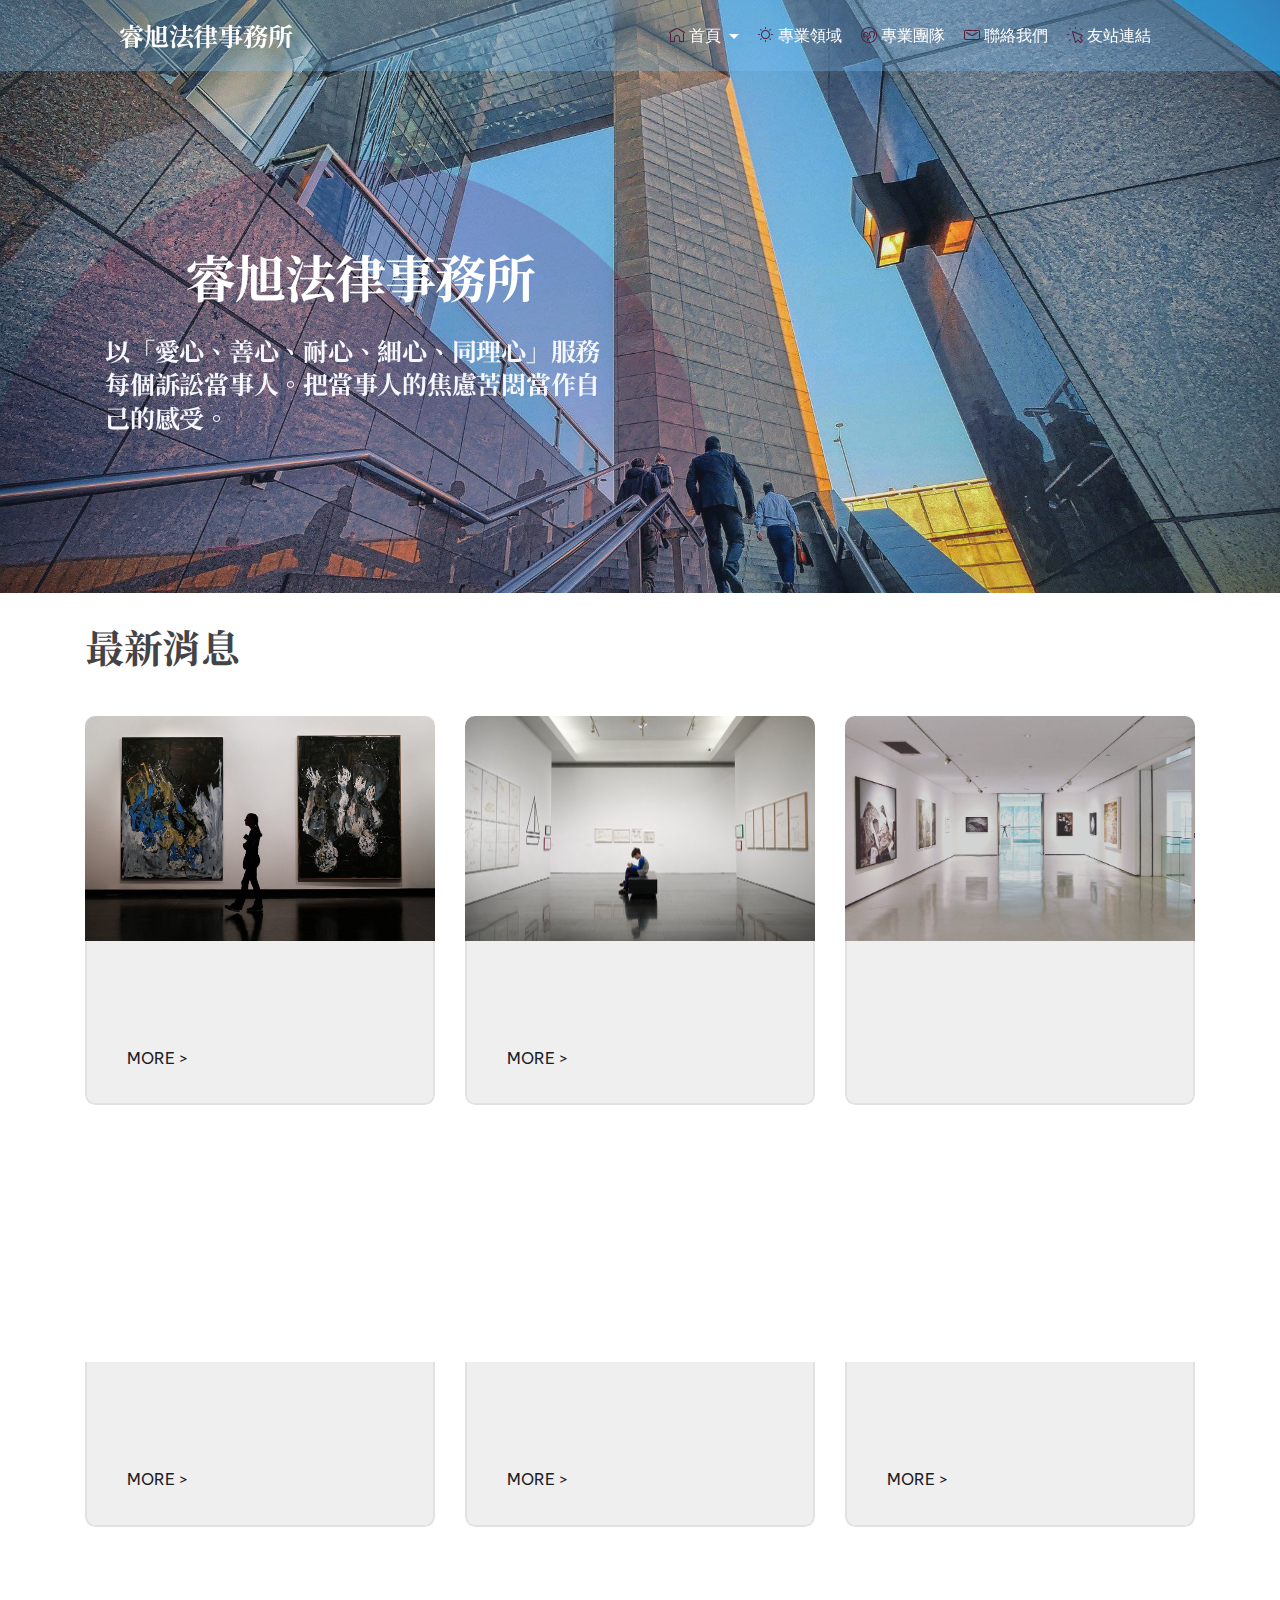
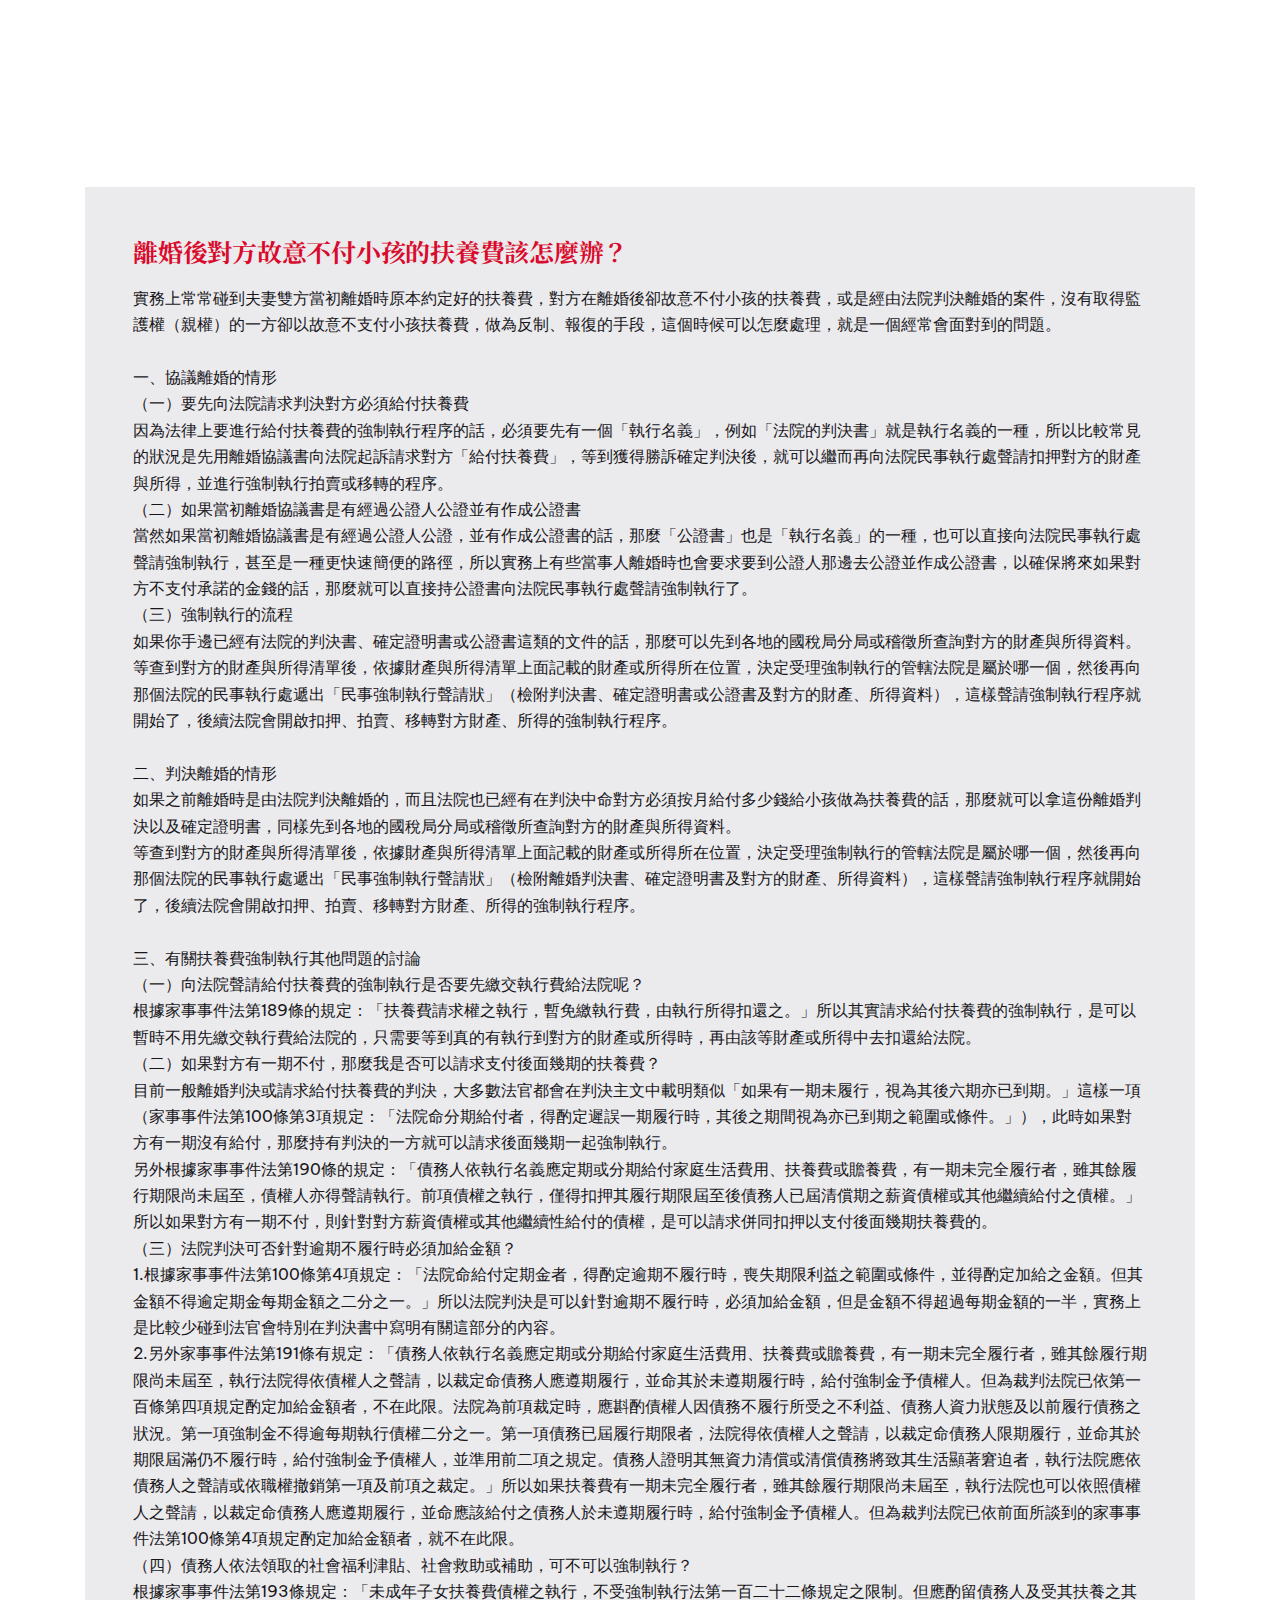
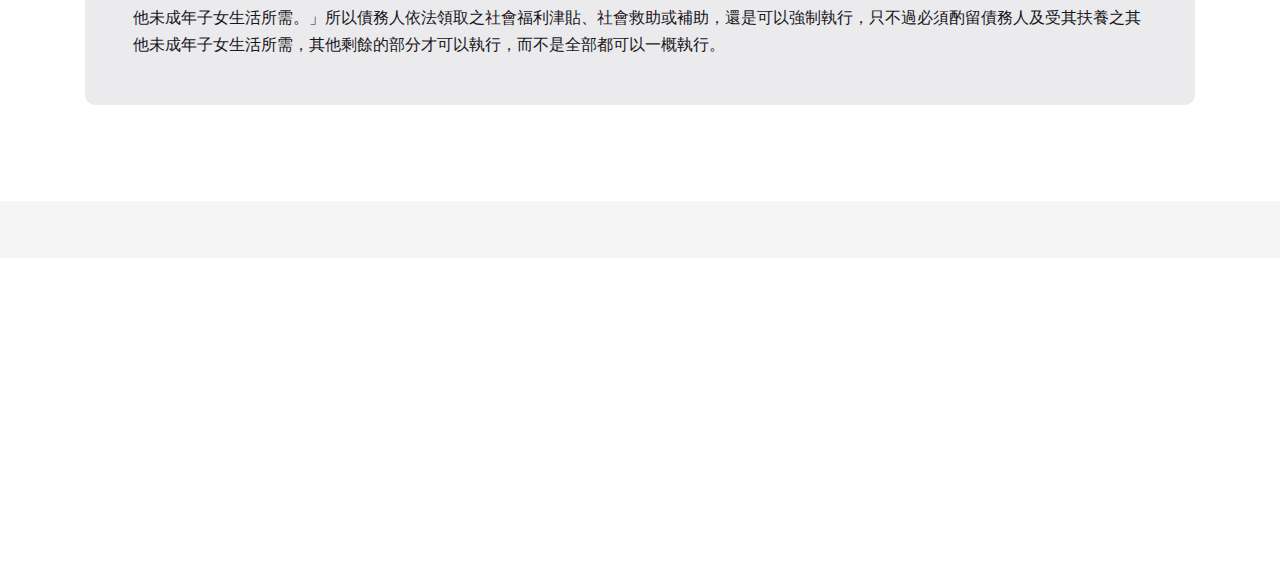
==== commit dc768837: "1201" ====
--- a/index.html
+++ b/index.html
@@ -10,7 +10,7 @@
   <meta property="og:image" content="assets/images/index-meta.png">
   <meta name="twitter:title" content="睿旭法律事務所">
   <meta name="viewport" content="width=device-width, initial-scale=1, minimum-scale=1">
-  <link rel="shortcut icon" href="assets/images/logo.svg" type="image/x-icon">
+  <link rel="shortcut icon" href="assets/images/logo-1.svg" type="image/x-icon">
   <meta name="description" content="">
   
   
@@ -27,6 +27,8 @@
   <link rel="stylesheet" href="assets/socicon/css/styles.css">
   <link rel="stylesheet" href="assets/theme/css/style.css">
   <link rel="stylesheet" href="assets/recaptcha.css">
+  <link rel="preload" href="https://fonts.googleapis.com/css?family=Noto+Serif+TC:200,300,400,500,600,700,900&display=swap" as="style" onload="this.onload=null;this.rel='stylesheet'">
+  <noscript><link rel="stylesheet" href="https://fonts.googleapis.com/css?family=Noto+Serif+TC:200,300,400,500,600,700,900&display=swap"></noscript>
   <link rel="preload" href="https://fonts.googleapis.com/css?family=Be+Vietnam:300,300i,400,400i,500,500i,600,600i,700,700i,800,800i&display=swap&display=swap" as="style" onload="this.onload=null;this.rel='stylesheet'">
   <noscript><link rel="stylesheet" href="https://fonts.googleapis.com/css?family=Be+Vietnam:300,300i,400,400i,500,500i,600,600i,700,700i,800,800i&display=swap&display=swap"></noscript>
   <link rel="preload" as="style" href="assets/mobirise/css/mbr-additional.css"><link rel="stylesheet" href="assets/mobirise/css/mbr-additional.css" type="text/css">
@@ -45,12 +47,8 @@
         <div class="container-fluid">
             <div class="wrapper d-flex w-100 flex-wrap">
                 <div class="navbar-brand">
-                    <span class="navbar-logo">
-                        <a href="index.html">
-                            <img src="assets/images/name3-1-909x405.png" alt="" style="height: 3rem;">
-                        </a>
-                    </span>
                     
+                    <span class="navbar-caption-wrap"><a class="navbar-caption text-white display-7" href="#">睿旭法律事務所</a></span>
                 </div>
                 <button class="navbar-toggler" type="button" data-toggle="collapse" data-bs-toggle="collapse" data-target="#navbarSupportedContent" data-bs-target="#navbarSupportedContent" aria-controls="navbarNavAltMarkup" aria-expanded="false" aria-label="Toggle navigation">
                     <div class="hamburger">
@@ -61,12 +59,12 @@
                     </div>
                 </button>
                 <div class="collapse navbar-collapse" id="navbarSupportedContent">
-                    <ul class="navbar-nav nav-dropdown text-uppercase nav-right" data-app-modern-menu="true"><li class="nav-item dropdown"><a class="nav-link link text-white text-primary dropdown-toggle display-4" href="#" data-toggle="dropdown-submenu" aria-expanded="true"><span class="mbrib-home mbr-iconfont mbr-iconfont-btn"></span>&nbsp;首頁</a><div class="dropdown-menu"><a class="text-white text-primary dropdown-item display-4" href="index.html#features012-1">最新消息<br></a><a class="text-white text-primary dropdown-item display-4" href="index.html#features012-x">最新案例<br></a></div></li><li class="nav-item"><a class="nav-link link text-white text-primary display-4" href="page1.html"><span class="mbrib-sun mbr-iconfont mbr-iconfont-btn"></span>&nbsp;專業領域</a></li>
+                    <ul class="navbar-nav nav-dropdown text-uppercase nav-right" data-app-modern-menu="true"><li class="nav-item dropdown"><a class="nav-link link dropdown-toggle text-white display-4" href="#" data-toggle="dropdown-submenu" aria-expanded="false"><span class="mbrib-home mbr-iconfont mbr-iconfont-btn" style="color: rgb(86, 32, 61);"></span>&nbsp;首頁</a><div class="dropdown-menu"><a class="dropdown-item text-white display-4" href="index.html#features012-1"><span class="mbrib-touch mbr-iconfont mbr-iconfont-btn" style="color: rgb(86, 32, 61);"></span>最新消息</a><a class="dropdown-item text-white text-primary display-4" href="index.html#list1-1h"><span class="mbrib-touch mbr-iconfont mbr-iconfont-btn" style="color: rgb(86, 32, 61);"></span>最新案例</a></div></li><li class="nav-item"><a class="nav-link link text-white display-4" href="page1.html"><span class="mbrib-sun mbr-iconfont mbr-iconfont-btn" style="color: rgb(86, 32, 61);"></span>&nbsp;專業領域</a></li>
                         
-                        <li class="nav-item"><a class="nav-link link text-white text-primary display-4" href="page2.html"><span class="mbrib-users mbr-iconfont mbr-iconfont-btn"></span>&nbsp;專業團隊</a>
+                        <li class="nav-item"><a class="nav-link link text-white display-4" href="page2.html"><span class="mbrib-users mbr-iconfont mbr-iconfont-btn" style="color: rgb(86, 32, 61);"></span>&nbsp;專業團隊</a>
                         </li>
-                        <li class="nav-item"><a class="nav-link link text-white text-primary display-4" href="page2.html#form1-i"><span class="mbrib-letter mbr-iconfont mbr-iconfont-btn"></span>&nbsp;聯絡我們</a>
-                        </li><li class="nav-item"><a class="nav-link link text-white text-primary display-4" href="page2.html#features04-k"><span class="mbrib-cursor-click mbr-iconfont mbr-iconfont-btn"></span>&nbsp;友站連結</a></li></ul>
+                        <li class="nav-item"><a class="nav-link link text-white display-4" href="page2.html#form1-i"><span class="mbrib-letter mbr-iconfont mbr-iconfont-btn" style="color: rgb(86, 32, 61);"></span>&nbsp;聯絡我們</a>
+                        </li><li class="nav-item"><a class="nav-link link text-white display-4" href="page2.html#features04-k"><span class="mbrib-cursor-click mbr-iconfont mbr-iconfont-btn" style="color: rgb(86, 32, 61);"></span>&nbsp;友站連結</a></li></ul>
                     
                     
                 </div>
@@ -91,12 +89,12 @@
                   
 <!--                             <div class="col-md-6 wrap order-0" mbr-if="showBrand" mbr-class="{'col-lg-3' : !hideColumn, 'col-lg-2' : hideColumn}"> -->
 <!--                <p class="brand__text mbr-bold mbr-fonts-style" mbr-theme-style="display-7" mbr-if="typeMenu == 1" data-app-selector=".brand__text"><a href="#" class="text-warning mbr-bold">Conference</a></p> -->
-                 <img class="logo__image" src="assets/images/name3-1-909x405.png" alt="" title="">
+<!--                  <img class="logo__image" mbr-if="typeMenu == 2" src="assets/images/name3-1-909x405.png" alt="" title> -->
 <!--             </div> -->
                 
-                
+                <h1 class="mbr-section-title mbr-bold mbr-fonts-style display-2">睿旭法律事務所</h1>
 <!--                     <h2 class="mbr-section-title mbr-fonts-style" mbr-theme-style="display-5" mbr-if="showTitle" data-app-selector=".mbr-section-title, .mbr-figure">法律事務所</h2> -->
-                <p class="mbr-text mbr-fonts-style display-7"><br>以「愛心、善心、耐心、細心、同理心」服務每個訴訟當事人。把當事人的焦慮苦悶當作自己的感受。<br></p>
+                <p class="mbr-text mbr-fonts-style display-7"><strong>以「愛心、善心、耐心、細心、同理心」服務每個訴訟當事人。把當事人的焦慮苦悶當作自己的感受。</strong><br></p>
                
             
             </div>
@@ -111,113 +109,87 @@
     <div class="container">
         <div class="mbr-section-head mb-5">
             
-            <h4 class="mbr-section-title mbr-fonts-style align-center mb-0 display-5">最新消息</h4>
+            <h4 class="mbr-section-title mbr-fonts-style align-center mb-0 display-5"><strong>最新消息</strong></h4>
         </div>
         <div class="row justify-content-center mt-4">
-            <div class="item features-image сol-12 col-md-6 col-lg-3">
-                <div class="item-wrapper">
-                    <div class="item-img">
-                        <img src="assets/images/art-exibition23-1200x800.jpg" alt="">
+            <div class="item features-image сol-12 col-md-6 col-lg-4">
+                <div class="item-wrapper">
+                    <div class="item-img">
+                        <img src="[data-uri]" alt="" loading="lazy" class="lazyload" data-src="assets/images/art-exibition23-1200x800.jpg">
+                        <p class="img-text mbr-fonts-style display-4">扶養</p>
+                    </div>
+                    <div class="item-content">
+                        <h5 class="item-title mbr-fonts-style display-7"><strong>扶養</strong></h5>
+
+                        <p class="mbr-text mbr-fonts-style mt-2 display-4">12334</p>
+                        <h6 class="item-subtitle mbr-fonts-style mt-1 display-4">MORE &gt;</h6>
+                    </div>
+                </div>
+            </div>
+            <div class="item features-image сol-12 col-md-6 col-lg-4">
+                <div class="item-wrapper">
+                    <div class="item-img">
+                        <img src="[data-uri]" alt="" loading="lazy" class="lazyload" data-src="assets/images/art-exibition11-700x467.jpg">
                         <p class="img-text mbr-fonts-style display-4">TEST</p>
                     </div>
                     <div class="item-content">
-                        <h5 class="item-title mbr-fonts-style display-5"><strong>TEST</strong></h5>
-
-                        <p class="mbr-text mbr-fonts-style mt-2 display-4">test........</p>
-                        <h6 class="item-subtitle mbr-fonts-style mt-1 display-4"><a href="page1.html" class="text-primary" target="_blank">MORE &gt;</a></h6>
-                    </div>
-                </div>
-            </div>
-            <div class="item features-image сol-12 col-md-6 col-lg-3">
-                <div class="item-wrapper">
-                    <div class="item-img">
-                        <img src="assets/images/art-exibition11-700x467.jpg" alt="">
+                        <h5 class="item-title mbr-fonts-style display-7">TEST</h5>
+
+                        <p class="mbr-text mbr-fonts-style mt-2 display-4">test........<br></p>
+                        <h6 class="item-subtitle mbr-fonts-style mt-1 display-4">MORE &gt;</h6>
+                    </div>
+                </div>
+            </div>
+            <div class="item features-image сol-12 col-md-6 col-lg-4">
+                <div class="item-wrapper">
+                    <div class="item-img">
+                        <img src="[data-uri]" alt="" loading="lazy" class="lazyload" data-src="assets/images/art-exibition-1920x1280.jpg">
                         <p class="img-text mbr-fonts-style display-4">TEST</p>
                     </div>
                     <div class="item-content">
-                        <h5 class="item-title mbr-fonts-style display-5"><strong>TEST</strong></h5>
+                        <h5 class="item-title mbr-fonts-style display-7">TEST</h5>
 
                         <p class="mbr-text mbr-fonts-style mt-2 display-4">test........<br></p>
                         <h6 class="item-subtitle mbr-fonts-style mt-1 display-4"><a href="page1.html" class="text-primary" target="_blank">MORE &gt;</a></h6>
                     </div>
                 </div>
-            </div>
-            <div class="item features-image сol-12 col-md-6 col-lg-3">
-                <div class="item-wrapper">
-                    <div class="item-img">
-                        <img src="assets/images/art-exibition-1920x1280.jpg" alt="">
+            </div><div class="item features-image сol-12 col-md-6 col-lg-4">
+                <div class="item-wrapper">
+                    <div class="item-img">
+                        <img src="[data-uri]" alt="" data-slide-to="3" data-bs-slide-to="4" loading="lazy" class="lazyload" data-src="assets/images/art-exibition16-700x467.jpg">
                         <p class="img-text mbr-fonts-style display-4">TEST</p>
                     </div>
                     <div class="item-content">
-                        <h5 class="item-title mbr-fonts-style display-5"><strong>TEST</strong></h5>
+                        <h5 class="item-title mbr-fonts-style display-7">TEST</h5>
 
                         <p class="mbr-text mbr-fonts-style mt-2 display-4">test........<br></p>
-                        <h6 class="item-subtitle mbr-fonts-style mt-1 display-4"><a href="page1.html" class="text-primary" target="_blank">MORE &gt;</a></h6>
-                    </div>
-                </div>
-            </div><div class="item features-image сol-12 col-md-6 col-lg-3">
-                <div class="item-wrapper">
-                    <div class="item-img">
-                        <img src="assets/images/art-exibition16-700x467.jpg" alt="" data-slide-to="3" data-bs-slide-to="4">
+                        <h6 class="item-subtitle mbr-fonts-style mt-1 display-4">MORE &gt;</h6>
+                    </div>
+                </div>
+            </div><div class="item features-image сol-12 col-md-6 col-lg-4">
+                <div class="item-wrapper">
+                    <div class="item-img">
+                        <img src="[data-uri]" alt="" data-slide-to="4" data-bs-slide-to="5" loading="lazy" class="lazyload" data-src="assets/images/art-exibition17-760x507.jpg">
                         <p class="img-text mbr-fonts-style display-4">TEST</p>
                     </div>
                     <div class="item-content">
-                        <h5 class="item-title mbr-fonts-style display-5"><strong>TEST</strong></h5>
-
-                        <p class="mbr-text mbr-fonts-style mt-2 display-4">test........<br></p>
-                        <h6 class="item-subtitle mbr-fonts-style mt-1 display-4"><a href="page1.html" class="text-primary" target="_blank">MORE &gt;</a></h6>
-                    </div>
-                </div>
-            </div><div class="item features-image сol-12 col-md-6 col-lg-3">
-                <div class="item-wrapper">
-                    <div class="item-img">
-                        <img src="assets/images/art-exibition17-760x507.jpg" alt="" data-slide-to="4" data-bs-slide-to="5">
+                        <h5 class="item-title mbr-fonts-style display-7">TEST</h5>
+
+                        <p class="mbr-text mbr-fonts-style mt-2 display-4">test<br></p>
+                        <h6 class="item-subtitle mbr-fonts-style mt-1 display-4">MORE &gt;</h6>
+                    </div>
+                </div>
+            </div><div class="item features-image сol-12 col-md-6 col-lg-4">
+                <div class="item-wrapper">
+                    <div class="item-img">
+                        <img src="[data-uri]" alt="" data-slide-to="5" data-bs-slide-to="6" loading="lazy" class="lazyload" data-src="assets/images/art-exibition15-1200x800.jpg">
                         <p class="img-text mbr-fonts-style display-4">TEST</p>
                     </div>
                     <div class="item-content">
-                        <h5 class="item-title mbr-fonts-style display-5"><strong>TEST</strong></h5>
-
-                        <p class="mbr-text mbr-fonts-style mt-2 display-4">test<br><br></p>
-                        <h6 class="item-subtitle mbr-fonts-style mt-1 display-4"><a href="page1.html" class="text-primary" target="_blank">MORE &gt;</a></h6>
-                    </div>
-                </div>
-            </div><div class="item features-image сol-12 col-md-6 col-lg-3">
-                <div class="item-wrapper">
-                    <div class="item-img">
-                        <img src="assets/images/art-exibition15-1200x800.jpg" alt="" data-slide-to="5" data-bs-slide-to="6">
-                        <p class="img-text mbr-fonts-style display-4">TEST</p>
-                    </div>
-                    <div class="item-content">
-                        <h5 class="item-title mbr-fonts-style display-5"><strong>TEST</strong></h5>
-
-                        <p class="mbr-text mbr-fonts-style mt-2 display-4">test<br><br></p>
-                        <h6 class="item-subtitle mbr-fonts-style mt-1 display-4"><a href="page1.html" class="text-primary" target="_blank">MORE &gt;</a></h6>
-                    </div>
-                </div>
-            </div><div class="item features-image сol-12 col-md-6 col-lg-3">
-                <div class="item-wrapper">
-                    <div class="item-img">
-                        <img src="assets/images/mbr-1200x800.jpg" alt="" data-slide-to="6" data-bs-slide-to="7">
-                        <p class="img-text mbr-fonts-style display-4">TEST</p>
-                    </div>
-                    <div class="item-content">
-                        <h5 class="item-title mbr-fonts-style display-5"><strong>TEST</strong></h5>
-
-                        <p class="mbr-text mbr-fonts-style mt-2 display-4">test<br><br></p>
-                        <h6 class="item-subtitle mbr-fonts-style mt-1 display-4"><a href="page1.html" class="text-primary" target="_blank">MORE &gt;</a></h6>
-                    </div>
-                </div>
-            </div><div class="item features-image сol-12 col-md-6 col-lg-3">
-                <div class="item-wrapper">
-                    <div class="item-img">
-                        <img src="assets/images/mbr-1920x1357.jpg" alt="" data-slide-to="7" data-bs-slide-to="8">
-                        <p class="img-text mbr-fonts-style display-4">TEST</p>
-                    </div>
-                    <div class="item-content">
-                        <h5 class="item-title mbr-fonts-style display-5"><strong>TEST</strong></h5>
-
-                        <p class="mbr-text mbr-fonts-style mt-2 display-4">test<br><br></p>
-                        <h6 class="item-subtitle mbr-fonts-style mt-1 display-4"><a href="page1.html" class="text-primary" target="_blank">MORE &gt;</a></h6>
+                        <h5 class="item-title mbr-fonts-style display-7">TEST</h5>
+
+                        <p class="mbr-text mbr-fonts-style mt-2 display-4">test<br></p>
+                        <h6 class="item-subtitle mbr-fonts-style mt-1 display-4">MORE &gt;</h6>
                     </div>
                 </div>
             </div>
@@ -225,123 +197,164 @@
     </div>
 </section>
 
-
-
-
-
-<section class="features12 cid-sPYs16jG86" id="features012-x">
-    
+<section data-bs-version="5" class="tabs list1 cid-sQ6Z8SHZiD" id="list1-1h">
+
+    
+
     
     <div class="container">
-        <div class="mbr-section-head mb-5">
-            
-            <h4 class="mbr-section-title mbr-fonts-style align-center mb-0 display-5">最新案例</h4>
-        </div>
-        <div class="row justify-content-center mt-4">
-            <div class="item features-image сol-12 col-md-6 col-lg-3">
-                <div class="item-wrapper">
-                    <div class="item-img">
-                        <img src="assets/images/art-exibition23-1200x800.jpg" alt="">
-                        <p class="img-text mbr-fonts-style display-4">扶養</p>
-                    </div>
-                    <div class="item-content">
-                        <h5 class="item-title mbr-fonts-style display-4"><strong>離婚後對方故意不付小孩的扶養費該怎麼辦？</strong></h5>
-
-                        <p class="mbr-text mbr-fonts-style mt-2 display-4">實務上常常碰到夫妻雙方當初離婚時原本約定好的扶養費...</p>
-                        <h6 class="item-subtitle mbr-fonts-style mt-1 display-4"><a href="page3.html" class="text-primary" target="_blank">MORE &gt;</a></h6>
-                    </div>
-                </div>
-            </div>
-            <div class="item features-image сol-12 col-md-6 col-lg-3">
-                <div class="item-wrapper">
-                    <div class="item-img">
-                        <img src="assets/images/art-exibition11-700x467.jpg" alt="">
-                        <p class="img-text mbr-fonts-style display-4">TEST</p>
-                    </div>
-                    <div class="item-content">
-                        <h5 class="item-title mbr-fonts-style display-5"><strong>TEST</strong></h5>
-
-                        <p class="mbr-text mbr-fonts-style mt-2 display-4">test........<br><br><br></p>
-                        <h6 class="item-subtitle mbr-fonts-style mt-1 display-4"><a href="page1.html" class="text-primary" target="_blank">MORE &gt;</a></h6>
-                    </div>
-                </div>
-            </div>
-            <div class="item features-image сol-12 col-md-6 col-lg-3">
-                <div class="item-wrapper">
-                    <div class="item-img">
-                        <img src="assets/images/art-exibition-1920x1280.jpg" alt="">
-                        <p class="img-text mbr-fonts-style display-4">TEST</p>
-                    </div>
-                    <div class="item-content">
-                        <h5 class="item-title mbr-fonts-style display-5"><strong>TEST</strong></h5>
-
-                        <p class="mbr-text mbr-fonts-style mt-2 display-4">test........<br><br><br></p>
-                        <h6 class="item-subtitle mbr-fonts-style mt-1 display-4"><a href="page1.html" class="text-primary" target="_blank">MORE &gt;</a></h6>
-                    </div>
-                </div>
-            </div><div class="item features-image сol-12 col-md-6 col-lg-3">
-                <div class="item-wrapper">
-                    <div class="item-img">
-                        <img src="assets/images/art-exibition16-700x467.jpg" alt="" data-slide-to="3" data-bs-slide-to="4">
-                        <p class="img-text mbr-fonts-style display-4">TEST</p>
-                    </div>
-                    <div class="item-content">
-                        <h5 class="item-title mbr-fonts-style display-5"><strong>TEST</strong></h5>
-
-                        <p class="mbr-text mbr-fonts-style mt-2 display-4">test........<br><br><br></p>
-                        <h6 class="item-subtitle mbr-fonts-style mt-1 display-4"><a href="page1.html" class="text-primary" target="_blank">MORE &gt;</a></h6>
-                    </div>
-                </div>
-            </div><div class="item features-image сol-12 col-md-6 col-lg-3">
-                <div class="item-wrapper">
-                    <div class="item-img">
-                        <img src="assets/images/art-exibition17-760x507.jpg" alt="" data-slide-to="4" data-bs-slide-to="5">
-                        <p class="img-text mbr-fonts-style display-4">TEST</p>
-                    </div>
-                    <div class="item-content">
-                        <h5 class="item-title mbr-fonts-style display-5"><strong>TEST</strong></h5>
-
-                        <p class="mbr-text mbr-fonts-style mt-2 display-4">test<br><br></p>
-                        <h6 class="item-subtitle mbr-fonts-style mt-1 display-4"><a href="page1.html" class="text-primary" target="_blank">MORE &gt;</a></h6>
-                    </div>
-                </div>
-            </div><div class="item features-image сol-12 col-md-6 col-lg-3">
-                <div class="item-wrapper">
-                    <div class="item-img">
-                        <img src="assets/images/art-exibition15-1200x800.jpg" alt="" data-slide-to="5" data-bs-slide-to="6">
-                        <p class="img-text mbr-fonts-style display-4">TEST</p>
-                    </div>
-                    <div class="item-content">
-                        <h5 class="item-title mbr-fonts-style display-5"><strong>TEST</strong></h5>
-
-                        <p class="mbr-text mbr-fonts-style mt-2 display-4">test<br><br></p>
-                        <h6 class="item-subtitle mbr-fonts-style mt-1 display-4"><a href="page1.html" class="text-primary" target="_blank">MORE &gt;</a></h6>
-                    </div>
-                </div>
-            </div><div class="item features-image сol-12 col-md-6 col-lg-3">
-                <div class="item-wrapper">
-                    <div class="item-img">
-                        <img src="assets/images/mbr-1200x800.jpg" alt="" data-slide-to="6" data-bs-slide-to="7">
-                        <p class="img-text mbr-fonts-style display-4">TEST</p>
-                    </div>
-                    <div class="item-content">
-                        <h5 class="item-title mbr-fonts-style display-5"><strong>TEST</strong></h5>
-
-                        <p class="mbr-text mbr-fonts-style mt-2 display-4">test<br><br></p>
-                        <h6 class="item-subtitle mbr-fonts-style mt-1 display-4"><a href="page1.html" class="text-primary" target="_blank">MORE &gt;</a></h6>
-                    </div>
-                </div>
-            </div><div class="item features-image сol-12 col-md-6 col-lg-3">
-                <div class="item-wrapper">
-                    <div class="item-img">
-                        <img src="assets/images/mbr-1920x1357.jpg" alt="" data-slide-to="7" data-bs-slide-to="8">
-                        <p class="img-text mbr-fonts-style display-4">TEST</p>
-                    </div>
-                    <div class="item-content">
-                        <h5 class="item-title mbr-fonts-style display-5"><strong>TEST</strong></h5>
-
-                        <p class="mbr-text mbr-fonts-style mt-2 display-4">test<br><br></p>
-                        <h6 class="item-subtitle mbr-fonts-style mt-1 display-4"><a href="page1.html" class="text-primary" target="_blank">MORE &gt;</a></h6>
+        <div class="row justify-content-center mb-5">
+            <div class="col-12 col-md-12">
+                <h3 class="mbr-section-title mb-0 mbr-fonts-style display-5"><strong>最新案例</strong></h3>
+                
+            </div>
+        </div>
+        <div class="row justify-content-center">
+            <div class="col-12 col-md-12">
+                <ul class="nav nav-tabs" role="tablist">
+                    <li class="nav-item first mbr-fonts-style"><a class="nav-link mbr-fonts-style show active display-4" role="tab" data-toggle="tab" data-bs-toggle="tab" href="#list1-1h_tab0" aria-selected="true">
+                            扶養_2016</a></li>
+                    <li class="nav-item"><a class="nav-link mbr-fonts-style active display-4" role="tab" data-toggle="tab" data-bs-toggle="tab" href="#list1-1h_tab1" aria-selected="true">
+                            2017
+                        </a></li>
+                    <li class="nav-item"><a class="nav-link mbr-fonts-style active display-4" role="tab" data-toggle="tab" data-bs-toggle="tab" href="#list1-1h_tab2" aria-selected="true">
+                            2018&nbsp;</a></li>
+                    <li class="nav-item"><a class="nav-link mbr-fonts-style active display-4" role="tab" data-toggle="tab" data-bs-toggle="tab" href="#list1-1h_tab3" aria-selected="true">
+                            2019</a></li>
+                    <li class="nav-item"><a class="nav-link mbr-fonts-style active display-4" role="tab" data-toggle="tab" data-bs-toggle="tab" href="#list1-1h_tab4" aria-selected="true">
+                            2020</a></li>
+                    <li class="nav-item"><a class="nav-link mbr-fonts-style active display-4" role="tab" data-toggle="tab" data-bs-toggle="tab" href="#list1-1h_tab5" aria-selected="true">
+                            2021
+                        </a></li>
+                </ul>
+                <div class="tab-content p-5">
+                    <div id="tab1" class="tab-pane in active" role="tabpanel">
+                        <div class="row">
+<!--                             <div class="col-md-3 logo-container d-flex justify-content-center align-items-center">
+                                <div class="d-flex flex-wrap">
+                                    <div class="mb-md-0 mb-3">
+                                        <img src="assets/images/logo1.png">
+                                    </div>
+                                </div>
+                            </div> -->
+                            <div class="col-md-12">
+                   <p class="img-text mbr-fonts-style display-7"><strong>離婚後對方故意不付小孩的扶養費該怎麼辦？</strong></p>              
+                           </div>     
+                            <div class="col-md-12">
+                                <p class="mbr-text mbr-fonts-style display-4">實務上常常碰到夫妻雙方當初離婚時原本約定好的扶養費，對方在離婚後卻故意不付小孩的扶養費，或是經由法院判決離婚的案件，沒有取得監護權（親權）的一方卻以故意不支付小孩扶養費，做為反制、報復的手段，這個時候可以怎麼處理，就是一個經常會面對到的問題。
+<br>
+<br>一、協議離婚的情形
+<br>（一）要先向法院請求判決對方必須給付扶養費
+<br>因為法律上要進行給付扶養費的強制執行程序的話，必須要先有一個「執行名義」，例如「法院的判決書」就是執行名義的一種，所以比較常見的狀況是先用離婚協議書向法院起訴請求對方「給付扶養費」，等到獲得勝訴確定判決後，就可以繼而再向法院民事執行處聲請扣押對方的財產與所得，並進行強制執行拍賣或移轉的程序。
+<br>（二）如果當初離婚協議書是有經過公證人公證並有作成公證書
+<br>當然如果當初離婚協議書是有經過公證人公證，並有作成公證書的話，那麼「公證書」也是「執行名義」的一種，也可以直接向法院民事執行處聲請強制執行，甚至是一種更快速簡便的路徑，所以實務上有些當事人離婚時也會要求要到公證人那邊去公證並作成公證書，以確保將來如果對方不支付承諾的金錢的話，那麼就可以直接持公證書向法院民事執行處聲請強制執行了。
+<br>（三）強制執行的流程
+<br>如果你手邊已經有法院的判決書、確定證明書或公證書這類的文件的話，那麼可以先到各地的國稅局分局或稽徵所查詢對方的財產與所得資料。
+<br>等查到對方的財產與所得清單後，依據財產與所得清單上面記載的財產或所得所在位置，決定受理強制執行的管轄法院是屬於哪一個，然後再向那個法院的民事執行處遞出「民事強制執行聲請狀」（檢附判決書、確定證明書或公證書及對方的財產、所得資料），這樣聲請強制執行程序就開始了，後續法院會開啟扣押、拍賣、移轉對方財產、所得的強制執行程序。
+<br>
+<br>二、判決離婚的情形
+<br>如果之前離婚時是由法院判決離婚的，而且法院也已經有在判決中命對方必須按月給付多少錢給小孩做為扶養費的話，那麼就可以拿這份離婚判決以及確定證明書，同樣先到各地的國稅局分局或稽徵所查詢對方的財產與所得資料。
+<br>等查到對方的財產與所得清單後，依據財產與所得清單上面記載的財產或所得所在位置，決定受理強制執行的管轄法院是屬於哪一個，然後再向那個法院的民事執行處遞出「民事強制執行聲請狀」（檢附離婚判決書、確定證明書及對方的財產、所得資料），這樣聲請強制執行程序就開始了，後續法院會開啟扣押、拍賣、移轉對方財產、所得的強制執行程序。
+<br>
+<br>三、有關扶養費強制執行其他問題的討論
+<br>（一）向法院聲請給付扶養費的強制執行是否要先繳交執行費給法院呢？
+<br>根據家事事件法第189條的規定：「扶養費請求權之執行，暫免繳執行費，由執行所得扣還之。」所以其實請求給付扶養費的強制執行，是可以暫時不用先繳交執行費給法院的，只需要等到真的有執行到對方的財產或所得時，再由該等財產或所得中去扣還給法院。
+<br>（二）如果對方有一期不付，那麼我是否可以請求支付後面幾期的扶養費？
+<br>目前一般離婚判決或請求給付扶養費的判決，大多數法官都會在判決主文中載明類似「如果有一期未履行，視為其後六期亦已到期。」這樣一項（家事事件法第100條第3項規定：「法院命分期給付者，得酌定遲誤一期履行時，其後之期間視為亦已到期之範圍或條件。」），此時如果對方有一期沒有給付，那麼持有判決的一方就可以請求後面幾期一起強制執行。
+<br>另外根據家事事件法第190條的規定：「債務人依執行名義應定期或分期給付家庭生活費用、扶養費或贍養費，有一期未完全履行者，雖其餘履行期限尚未屆至，債權人亦得聲請執行。前項債權之執行，僅得扣押其履行期限屆至後債務人已屆清償期之薪資債權或其他繼續給付之債權。」所以如果對方有一期不付，則針對對方薪資債權或其他繼續性給付的債權，是可以請求併同扣押以支付後面幾期扶養費的。
+<br>（三）法院判決可否針對逾期不履行時必須加給金額？
+<br>1.根據家事事件法第100條第4項規定：「法院命給付定期金者，得酌定逾期不履行時，喪失期限利益之範圍或條件，並得酌定加給之金額。但其金額不得逾定期金每期金額之二分之一。」所以法院判決是可以針對逾期不履行時，必須加給金額，但是金額不得超過每期金額的一半，實務上是比較少碰到法官會特別在判決書中寫明有關這部分的內容。
+<br>2.另外家事事件法第191條有規定：「債務人依執行名義應定期或分期給付家庭生活費用、扶養費或贍養費，有一期未完全履行者，雖其餘履行期限尚未屆至，執行法院得依債權人之聲請，以裁定命債務人應遵期履行，並命其於未遵期履行時，給付強制金予債權人。但為裁判法院已依第一百條第四項規定酌定加給金額者，不在此限。法院為前項裁定時，應斟酌債權人因債務不履行所受之不利益、債務人資力狀態及以前履行債務之狀況。第一項強制金不得逾每期執行債權二分之一。第一項債務已屆履行期限者，法院得依債權人之聲請，以裁定命債務人限期履行，並命其於期限屆滿仍不履行時，給付強制金予債權人，並準用前二項之規定。債務人證明其無資力清償或清償債務將致其生活顯著窘迫者，執行法院應依債務人之聲請或依職權撤銷第一項及前項之裁定。」所以如果扶養費有一期未完全履行者，雖其餘履行期限尚未屆至，執行法院也可以依照債權人之聲請，以裁定命債務人應遵期履行，並命應該給付之債務人於未遵期履行時，給付強制金予債權人。但為裁判法院已依前面所談到的家事事件法第100條第4項規定酌定加給金額者，就不在此限。
+<br>（四）債務人依法領取的社會福利津貼、社會救助或補助，可不可以強制執行？
+<br>根據家事事件法第193條規定：「未成年子女扶養費債權之執行，不受強制執行法第一百二十二條規定之限制。但應酌留債務人及受其扶養之其他未成年子女生活所需。」所以債務人依法領取之社會福利津貼、社會救助或補助，還是可以強制執行，只不過必須酌留債務人及受其扶養之其他未成年子女生活所需，其他剩餘的部分才可以執行，而不是全部都可以一概執行。</p>
+                            </div>
+                        </div>
+                    </div>
+                    <div id="tab2" class="tab-pane" role="tabpanel">
+                        <div class="row">
+                            <div class="col-md-3 logo-container d-flex justify-content-center align-items-center">
+                                <div class="d-flex flex-wrap">
+                                    <div class="mb-md-0 mb-3">
+                                        <img src="[data-uri]" alt="" loading="lazy" class="lazyload" data-src="assets/images/logo.png">
+                                    </div>
+                                </div>
+                            </div>
+                            <div class="col-md-9">
+                                <p class="mbr-text mbr-fonts-style display-4">
+                                    Incididunt occaecat enim non exercitation aliqua cupidatat esse ad. Tempor magna ut
+                                    Lorem voluptate cupidatat tempor Lorem. Officia aute velit enim duis pariatur aliqua
+                                    Lorem proident. Sunt reprehenderit est laboris ut culpa ea minim elit nulla.
+                                    Incididunt nisi voluptate enim exercitation voluptate incididunt est ad et in
+                                    aliquip. </p>
+                            </div>
+                        </div>
+                    </div>
+                    <div id="tab3" class="tab-pane" role="tabpanel">
+                        <div class="row">
+                            <div class="col-md-3 logo-container d-flex justify-content-center align-items-center">
+                                <div class="d-flex flex-wrap">
+                                    <div class="mb-md-0 mb-3">
+                                        <img src="[data-uri]" alt="" loading="lazy" class="lazyload" data-src="assets/images/logo-1.png">
+                                    </div>
+                                </div>
+                            </div>
+                            <div class="col-md-9">
+                                <p class="mbr-text mbr-fonts-style display-4">
+                                    Aliquip ut amet adipisicing excepteur commodo officia mollit reprehenderit ex
+                                    proident qui consequat amet sint. Quis amet officia consequat irure. Velit pariatur
+                                    esse ad Lorem amet non reprehenderit commodo cupidatat ut duis. Sunt qui et qui ad
+                                    id esse qui non deserunt anim dolor.
+                                </p>
+                            </div>
+                        </div>
+                    </div>
+                    <div id="tab4" class="tab-pane" role="tabpanel">
+                        <div class="row">
+                            <div class="col-md-3 logo-container d-flex justify-content-center align-items-center">
+                                <div class="d-flex flex-wrap">
+                                    <div class="mb-md-0 mb-3">
+                                        <img src="[data-uri]" alt="" loading="lazy" class="lazyload" data-src="assets/images/name5-200x103.png">
+                                    </div>
+                                </div>
+                            </div>
+                            <div class="col-md-9">
+                                <p class="mbr-text mbr-fonts-style display-4">
+                                    Consequat cillum laborum tempor minim culpa minim. Ipsum incididunt ex officia aute
+                                    exercitation officia deserunt voluptate. Proident aliqua commodo qui nulla.</p>
+                            </div>
+                        </div>
+                    </div>
+                    <div id="tab5" class="tab-pane" role="tabpanel">
+                        <div class="row">
+                            <div class="col-md-3 logo-container d-flex justify-content-center align-items-center">
+                                <div class="d-flex flex-wrap">
+                                    <div class="mb-md-0 mb-3">
+                                        <img src="[data-uri]" alt="" loading="lazy" class="lazyload" data-src="assets/images/name5-200x103.png">
+                                    </div>
+                                </div>
+                            </div>
+                            <div class="col-md-9">
+                                <p class="mbr-text mbr-fonts-style display-4">
+                                    Aliquip ut tempor magna laboris commodo cillum. Veniam pariatur qui minim quis culpa
+                                    magna id. Non veniam ut tempor eu commodo Lorem ex et tempor et aliquip.
+                                </p>
+                            </div>
+                        </div>
+                    </div>
+                    <div id="tab6" class="tab-pane" role="tabpanel">
+                        <div class="row">
+<!--                             <div class="d-flex flex-wrap">
+                                <div class="mb-md-0 mb-3">
+                                    <img src="assets/images/logo.png">
+                                </div>
+                            </div> -->
+                            <div class="col-md-12">
+                                <p class="mbr-text mbr-fonts-style display-4">
+                                    Free Website Builder offers a huge collection of 2500+ website blocks, templates and
+                                    themes with thousands flexible options. Combine blocks from different themes to
+                                    create a unique mix.</p>
+                            </div>
+                        </div>
                     </div>
                 </div>
             </div>
@@ -359,15 +372,16 @@
 		<div class="row justify-content-center">
 			<div class="links-block col-sm-12 col-md-10 align-center pb-3">
 				<ul class="list-inline">
-					<li class="list-inline-item mbr-fonts-style display-4"><a href="index.html#header4-j" class="text-primary">首頁</a></li>
-					<li class="list-inline-item mbr-fonts-style display-4"><a href="page1.html#header4-w" class="text-primary">專業領域</a></li>
-					<li class="list-inline-item mbr-fonts-style display-4"><a href="page2.html#header5-5" class="text-primary">專業團隊</a></li>
-					<li class="list-inline-item mbr-fonts-style display-4"><a href="page2.html#form1-i" class="text-primary">連絡我們</a></li>
-					<li class="list-inline-item mbr-fonts-style display-4"><a href="page2.html#features04-k" class="text-primary">友站連結</a></li>
+					<li class="list-inline-item mbr-fonts-style display-4"><a href="index.html#header4-j" class="text-black"><span class="mbrib-home mbr-iconfont" style="color: rgb(86, 32, 61);"></span>&nbsp;首頁</a></li>
+					<li class="list-inline-item mbr-fonts-style display-4"><a href="page1.html#header4-w" class="text-black"><span class="mbrib-sun mbr-iconfont" style="color: rgb(86, 32, 61);"></span>&nbsp;專業領域</a></li>
+					<li class="list-inline-item mbr-fonts-style display-4"><a href="page2.html#header5-5" class="text-black"><span class="mbrib-users mbr-iconfont" style="color: rgb(86, 32, 61);"></span>&nbsp;專業團隊</a></li>
+					<li class="list-inline-item mbr-fonts-style display-4"><a href="page2.html#form1-i" class="text-black"><span class="mbrib-letter mbr-iconfont" style="color: rgb(86, 32, 61);"></span>&nbsp;聯絡我們</a></li>
+					<li class="list-inline-item mbr-fonts-style display-4"><a href="page2.html#features04-k" class="text-black"><span class="mbrib-cursor-click mbr-iconfont" style="color: rgb(86, 32, 61);"></span>&nbsp;友站連結</a></li>
 				</ul>
 			</div>
 			
-			
+            
+			            	
 		</div>
 	</div>
 </section>
@@ -381,27 +395,27 @@
 	<div class="container">
 		<div class="row justify-content-center">
 			<div class="col-md-6 wrap order-0 col-lg-2">
-				
-				<a href="index.html"><img class="logo__image" src="assets/images/name5-200x103.png" alt="" title=""></a>
+				<p class="brand__text mbr-bold mbr-fonts-style display-7"><a href="#" class="mbr-bold text-black">睿旭</a><br><a href="#" class="mbr-bold text-black">法律事務所</a></p>
+				<a href="index.html"></a>
 			</div>
 			<div class="col-md-6 wrap col-lg-3">
 				<div class="footer__content">
 					<h4 class="mbr-fonts-style mbr-semibold title__address display-4">服務時間</h4>
-					<p class="work__address mbr-fonts-style display-4">0900～～1800<br>週六、日公休</p>
+					<p class="work__address mbr-fonts-style display-4">0900～1800<br>週六、日公休</p>
 				</div>
 				
 			</div>
 			<div class="col-md-6 wrap col-lg-3">
 				<div class="footer__content">
 					<h4 class="mbr-fonts-style mbr-semibold title__address display-4">電話</h4>
-					<p class="work__address mbr-fonts-style display-4"><a href="tel:0916679595" class="text-primary">0916679595</a></p>
+					<p class="work__address mbr-fonts-style display-4"><a href="tel:0916679595" class="text-success">0916679595</a></p>
 				</div>
 				
 			</div>
             	<div class="col-md-6 wrap col-lg-3">
 				<div class="footer__content">
 					<h4 class="mbr-fonts-style mbr-semibold title__address display-4">地址</h4>
-					<p class="work__address mbr-fonts-style display-4"><a href="https://goo.gl/maps/SRAGsfMsbt1GTcu56" class="text-primary" target="_blank">106台北市大安區光復南路525號</a></p>
+					<p class="work__address mbr-fonts-style display-4"><a href="https://goo.gl/maps/SRAGsfMsbt1GTcu56" class="text-success" target="_blank">106台北市大安區光復南路525號</a></p>
 				</div>
 				
 			</div>
@@ -412,11 +426,11 @@
 		<div class="row align-items-baseline">
 			<div class="col-md-6">
 				<p class="privacy mbr-fonts-style align-left display-4">
-					© 2021 <a href="index.html" class="text-primary">睿旭法律事務所</a> All Rights Reserved</p>
+					© 2021 <a href="index.html" class="text-secondary">睿旭法律事務所</a> All Rights Reserved</p>
 			</div>
 			<div class="col-md-6">
 				<p class="privacy mbr-fonts-style align-right display-4">
-					Designed by <a href="https://dler.hopefulcityco.com/" class="text-primary" target="_blank">Dler Life</a></p>
+					Designed by <a href="https://dler.hopefulcityco.com/" class="text-secondary" target="_blank">Dler Life</a></p>
 			</div>
 		</div>
 	</div>
@@ -434,7 +448,7 @@
   <script src="assets/dropdown/js/navbar-dropdown.js"></script>
   <script src="assets/touchswipe/jquery.touch-swipe.min.js"></script>
   <script src="assets/playervimeo/vimeo_player.js"></script>
-  <script src="assets/mobirise-tabs/mbr-tabs.js"></script>
+  <script src="assets/mbr-tabs/mbr-tabs.js"></script>
   <script src="assets/theme/js/script.js"></script>
   <script src="assets/formoid.min.js"></script>
   
@@ -442,6 +456,7 @@
   
  <div id="scrollToTop" class="scrollToTop mbr-arrow-up"><a style="text-align: center;"><i class="mbr-arrow-up-icon mbr-arrow-up-icon-cm cm-icon cm-icon-smallarrow-up"></i></a></div>
     <input name="animation" type="hidden">
-  
+  <script>"use strict";if("loading"in HTMLImageElement.prototype){document.querySelectorAll('img[loading="lazy"],iframe[loading="lazy"]').forEach(e=>{e.src=e.dataset.src,e.style.paddingTop=100*e.getAttribute("data-aspectratio")+"%",e.style.height=0,e.onload=function(){e.removeAttribute("style")}})}else{const e=document.createElement("script");e.src="https://cdnjs.cloudflare.com/ajax/libs/lazysizes/5.1.2/lazysizes.min.js",document.body.appendChild(e)}</script>
+
 </body>
 </html>--- a/assets/mobirise/css/mbr-additional.css
+++ b/assets/mobirise/css/mbr-additional.css
@@ -2,7 +2,7 @@
   font-family: Be Vietnam;
 }
 .display-1 {
-  font-family: 'Be Vietnam', sans-serif;
+  font-family: 'Noto Serif TC', serif;
   font-size: 5.6rem;
   line-height: 1;
   letter-spacing: -0.03em;
@@ -11,7 +11,7 @@
   font-size: 8.96rem;
 }
 .display-2 {
-  font-family: 'Be Vietnam', sans-serif;
+  font-family: 'Noto Serif TC', serif;
   font-size: 3.1875rem;
   line-height: 1.05;
   letter-spacing: -0.02em;
@@ -29,7 +29,7 @@
   font-size: 1rem;
 }
 .display-5 {
-  font-family: 'Be Vietnam', sans-serif;
+  font-family: 'Noto Serif TC', serif;
   font-size: 2.4375rem;
   line-height: 1.1;
   letter-spacing: -0.01em;
@@ -38,7 +38,7 @@
   font-size: 3.9rem;
 }
 .display-7 {
-  font-family: 'Be Vietnam', sans-serif;
+  font-family: 'Noto Serif TC', serif;
   font-size: 1.5625rem;
   line-height: 1.35;
   letter-spacing: -0.01em;
@@ -88,10 +88,10 @@
   border-radius: 4px;
 }
 .bg-primary {
-  background-color: #085690 !important;
+  background-color: #3f596d !important;
 }
 .bg-success {
-  background-color: #283742 !important;
+  background-color: #444345 !important;
 }
 .bg-info {
   background-color: #17161a !important;
@@ -100,12 +100,12 @@
   background-color: #283742 !important;
 }
 .bg-danger {
-  background-color: #ff2121 !important;
+  background-color: #b94e38 !important;
 }
 .btn-primary,
 .btn-primary:active {
-  background-color: #085690 !important;
-  border-color: #085690 !important;
+  background-color: #3f596d !important;
+  border-color: #3f596d !important;
   color: #ffffff !important;
 }
 .btn-primary:hover,
@@ -113,23 +113,23 @@
 .btn-primary.focus,
 .btn-primary.active {
   color: #ffffff !important;
-  background-color: #085690;
-  border-color: #085690;
+  background-color: #3f596d;
+  border-color: #3f596d;
 }
 .btn-primary.disabled,
 .btn-primary:disabled {
   color: #ffffff !important;
-  background-color: #085690 !important;
-  border-color: #085690 !important;
+  background-color: #3f596d !important;
+  border-color: #3f596d !important;
 }
 .btn-primary:hover {
-  background-color: #053960 !important;
-  border-color: #053960 !important;
+  background-color: #2c3f4d !important;
+  border-color: #2c3f4d !important;
 }
 .btn-secondary,
 .btn-secondary:active {
-  background-color: #17161a !important;
-  border-color: #17161a !important;
+  background-color: #444345 !important;
+  border-color: #444345 !important;
   color: #ffffff !important;
 }
 .btn-secondary:hover,
@@ -137,18 +137,18 @@
 .btn-secondary.focus,
 .btn-secondary.active {
   color: #ffffff !important;
-  background-color: #17161a;
-  border-color: #17161a;
+  background-color: #444345;
+  border-color: #444345;
 }
 .btn-secondary.disabled,
 .btn-secondary:disabled {
   color: #ffffff !important;
-  background-color: #17161a !important;
-  border-color: #17161a !important;
+  background-color: #444345 !important;
+  border-color: #444345 !important;
 }
 .btn-secondary:hover {
-  background-color: #085690 !important;
-  border-color: #085690 !important;
+  background-color: #3f596d !important;
+  border-color: #3f596d !important;
 }
 .btn-info,
 .btn-info:active {
@@ -176,8 +176,8 @@
 }
 .btn-success,
 .btn-success:active {
-  background-color: #283742 !important;
-  border-color: #283742 !important;
+  background-color: #444345 !important;
+  border-color: #444345 !important;
   color: #ffffff !important;
 }
 .btn-success:hover,
@@ -185,18 +185,18 @@
 .btn-success.focus,
 .btn-success.active {
   color: #ffffff !important;
-  background-color: #283742;
-  border-color: #283742;
+  background-color: #444345;
+  border-color: #444345;
 }
 .btn-success.disabled,
 .btn-success:disabled {
   color: #ffffff !important;
-  background-color: #283742 !important;
-  border-color: #283742 !important;
+  background-color: #444345 !important;
+  border-color: #444345 !important;
 }
 .btn-success:hover {
-  background-color: #151d22 !important;
-  border-color: #151d22 !important;
+  background-color: #2b2a2b !important;
+  border-color: #2b2a2b !important;
 }
 .btn-warning,
 .btn-warning:active {
@@ -224,8 +224,8 @@
 }
 .btn-danger,
 .btn-danger:active {
-  background-color: #ff2121 !important;
-  border-color: #ff2121 !important;
+  background-color: #b94e38 !important;
+  border-color: #b94e38 !important;
   color: #ffffff !important;
 }
 .btn-danger:hover,
@@ -233,18 +233,18 @@
 .btn-danger.focus,
 .btn-danger.active {
   color: #ffffff !important;
-  background-color: #ff2121;
-  border-color: #ff2121;
+  background-color: #b94e38;
+  border-color: #b94e38;
 }
 .btn-danger.disabled,
 .btn-danger:disabled {
   color: #ffffff !important;
-  background-color: #ff2121 !important;
-  border-color: #ff2121 !important;
+  background-color: #b94e38 !important;
+  border-color: #b94e38 !important;
 }
 .btn-danger:hover {
-  background-color: #ed0000 !important;
-  border-color: #ed0000 !important;
+  background-color: #923d2c !important;
+  border-color: #923d2c !important;
 }
 .btn-white,
 .btn-white:active {
@@ -298,22 +298,22 @@
 .btn-primary-outline,
 .btn-primary-outline:active {
   background: none;
-  border-color: #085690;
-  color: #085690;
+  border-color: #3f596d;
+  color: #3f596d;
 }
 .btn-primary-outline:hover,
 .btn-primary-outline:focus,
 .btn-primary-outline.focus,
 .btn-primary-outline.active {
   color: #ffffff !important;
-  background: #085690 !important;
-  border-color: #085690;
+  background: #3f596d !important;
+  border-color: #3f596d;
 }
 .btn-primary-outline.disabled,
 .btn-primary-outline:disabled {
   color: #ffffff !important;
-  background-color: #085690 !important;
-  border-color: #085690 !important;
+  background-color: #3f596d !important;
+  border-color: #3f596d !important;
 }
 .btn-secondary-outline {
   border: 1px solid;
@@ -321,26 +321,26 @@
 .btn-secondary-outline,
 .btn-secondary-outline:active {
   background: none;
-  border-color: #17161a;
-  color: #17161a;
+  border-color: #444345;
+  color: #444345;
 }
 .btn-secondary-outline:hover,
 .btn-secondary-outline:focus,
 .btn-secondary-outline.focus,
 .btn-secondary-outline.active {
   color: #ffffff !important;
-  background: #17161a !important;
-  border-color: #17161a;
+  background: #444345 !important;
+  border-color: #444345;
 }
 .btn-secondary-outline.disabled,
 .btn-secondary-outline:disabled {
   color: #ffffff !important;
-  background-color: #17161a !important;
-  border-color: #17161a !important;
+  background-color: #444345 !important;
+  border-color: #444345 !important;
 }
 .btn-secondary-outline:hover {
-  background-color: #085690 !important;
-  border-color: #085690 !important;
+  background-color: #3f596d !important;
+  border-color: #3f596d !important;
 }
 .btn-info-outline {
   border: 1px solid;
@@ -371,22 +371,22 @@
 .btn-success-outline,
 .btn-success-outline:active {
   background: none;
-  border-color: #283742;
-  color: #283742;
+  border-color: #444345;
+  color: #444345;
 }
 .btn-success-outline:hover,
 .btn-success-outline:focus,
 .btn-success-outline.focus,
 .btn-success-outline.active {
   color: #ffffff !important;
-  background: #283742 !important;
-  border-color: #283742;
+  background: #444345 !important;
+  border-color: #444345;
 }
 .btn-success-outline.disabled,
 .btn-success-outline:disabled {
   color: #ffffff !important;
-  background-color: #283742 !important;
-  border-color: #283742 !important;
+  background-color: #444345 !important;
+  border-color: #444345 !important;
 }
 .btn-warning-outline {
   border: 1px solid;
@@ -417,22 +417,22 @@
 .btn-danger-outline,
 .btn-danger-outline:active {
   background: none;
-  border-color: #ff2121;
-  color: #ff2121;
+  border-color: #b94e38;
+  color: #b94e38;
 }
 .btn-danger-outline:hover,
 .btn-danger-outline:focus,
 .btn-danger-outline.focus,
 .btn-danger-outline.active {
   color: #ffffff !important;
-  background: #ff2121 !important;
-  border-color: #ff2121;
+  background: #b94e38 !important;
+  border-color: #b94e38;
 }
 .btn-danger-outline.disabled,
 .btn-danger-outline:disabled {
   color: #ffffff !important;
-  background-color: #ff2121 !important;
-  border-color: #ff2121 !important;
+  background-color: #b94e38 !important;
+  border-color: #b94e38 !important;
 }
 .btn-black-outline {
   border: 1px solid;
@@ -484,13 +484,13 @@
   color: #17161a !important;
 }
 .text-primary {
-  color: #085690 !important;
+  color: #3f596d !important;
 }
 .text-secondary {
-  color: #17161a !important;
+  color: #444345 !important;
 }
 .text-success {
-  color: #283742 !important;
+  color: #444345 !important;
 }
 .text-info {
   color: #17161a !important;
@@ -499,7 +499,7 @@
   color: #283742 !important;
 }
 .text-danger {
-  color: #ff2121 !important;
+  color: #b94e38 !important;
 }
 .text-white {
   color: #ffffff !important;
@@ -509,15 +509,15 @@
 }
 a.text-primary:hover,
 a.text-primary:focus {
-  color: #031c2f !important;
+  color: #1a242c !important;
 }
 a.text-secondary:hover,
 a.text-secondary:focus {
-  color: #000000 !important;
+  color: #111111 !important;
 }
 a.text-success:hover,
 a.text-success:focus {
-  color: #020202 !important;
+  color: #111111 !important;
 }
 a.text-info:hover,
 a.text-info:focus {
@@ -529,7 +529,7 @@
 }
 a.text-danger:hover,
 a.text-danger:focus {
-  color: #ba0000 !important;
+  color: #6b2d20 !important;
 }
 a.text-white:hover,
 a.text-white:focus {
@@ -537,10 +537,10 @@
 }
 a.text-black:hover,
 a.text-black:focus {
-  color: #085690 !important;
+  color: #3f596d !important;
 }
 .alert-success {
-  background-color: #283742;
+  background-color: #444345;
 }
 .alert-info {
   background-color: #17161a;
@@ -549,15 +549,15 @@
   background-color: #283742;
 }
 .alert-danger {
-  background-color: #ff2121;
+  background-color: #b94e38;
 }
 .mbr-section-btn a.btn:not(.btn-form):hover,
 .mbr-section-btn a.btn:not(.btn-form):focus {
   box-shadow: none;
 }
 .mbr-gallery-filter li.active .btn {
-  background-color: #085690;
-  border-color: #085690;
+  background-color: #3f596d;
+  border-color: #3f596d;
   color: #ffffff;
 }
 .mbr-gallery-filter li.active .btn:focus {
@@ -565,15 +565,15 @@
 }
 a,
 a:hover {
-  color: #085690;
+  color: #3f596d;
 }
 .mbr-plan-header.bg-primary .mbr-plan-subtitle,
 .mbr-plan-header.bg-primary .mbr-plan-price-desc {
-  color: #259bf3;
+  color: #7a99b2;
 }
 .mbr-plan-header.bg-success .mbr-plan-subtitle,
 .mbr-plan-header.bg-success .mbr-plan-price-desc {
-  color: #92abbd;
+  color: #b7b6b8;
 }
 .mbr-plan-header.bg-info .mbr-plan-subtitle,
 .mbr-plan-header.bg-info .mbr-plan-price-desc {
@@ -585,11 +585,11 @@
 }
 .mbr-plan-header.bg-danger .mbr-plan-subtitle,
 .mbr-plan-header.bg-danger .mbr-plan-price-desc {
-  color: #ffeded;
+  color: #de9f92;
 }
 /* Scroll to top button*/
 .form-control {
-  font-family: 'Be Vietnam', sans-serif;
+  font-family: 'Noto Serif TC', serif;
   font-size: 1.5625rem;
   line-height: 1.35;
   letter-spacing: -0.01em;
@@ -598,7 +598,7 @@
   font-size: 2.5rem;
 }
 blockquote {
-  border-color: #085690;
+  border-color: #3f596d;
 }
 /* Forms */
 .mbr-form .btn {
@@ -606,7 +606,7 @@
 }
 .jq-selectbox li:hover,
 .jq-selectbox li.selected {
-  background-color: #085690;
+  background-color: #3f596d;
   color: #ffffff;
 }
 .jq-selectbox .jq-selectbox__trigger-arrow,
@@ -619,20 +619,20 @@
 .jq-selectbox:hover .jq-selectbox__trigger-arrow,
 .jq-number__spin.minus:hover:after,
 .jq-number__spin.plus:hover:after {
-  border-top-color: #085690;
-  border-bottom-color: #085690;
+  border-top-color: #3f596d;
+  border-bottom-color: #3f596d;
 }
 .xdsoft_datetimepicker .xdsoft_calendar td.xdsoft_default,
 .xdsoft_datetimepicker .xdsoft_calendar td.xdsoft_current,
 .xdsoft_datetimepicker .xdsoft_timepicker .xdsoft_time_box > div > div.xdsoft_current {
   color: #ffffff !important;
-  background-color: #085690 !important;
+  background-color: #3f596d !important;
   box-shadow: none !important;
 }
 .xdsoft_datetimepicker .xdsoft_calendar td:hover,
 .xdsoft_datetimepicker .xdsoft_timepicker .xdsoft_time_box > div > div:hover {
   color: #ffffff !important;
-  background: #17161a !important;
+  background: #444345 !important;
   box-shadow: none !important;
 }
 .sidebar-block .mbr-gallery-item .galleryItem .onsale {
@@ -688,7 +688,7 @@
 }
 .cid-sPFeQNhks3 .dropdown-item:hover,
 .cid-sPFeQNhks3 .dropdown-item:focus {
-  background: #085690 !important;
+  background: #3f596d !important;
   color: white !important;
 }
 .cid-sPFeQNhks3 .dropdown-item:first-child {
@@ -718,7 +718,7 @@
 }
 .cid-sPFeQNhks3 .dropdown-menu,
 .cid-sPFeQNhks3 .navbar.opened {
-  background: #085690 !important;
+  background: #80c7fe !important;
 }
 .cid-sPFeQNhks3 .nav-item:focus,
 .cid-sPFeQNhks3 .nav-link:focus {
@@ -752,7 +752,7 @@
   min-height: 70px;
   transition: all 0.3s;
   border-bottom: 1px solid transparent;
-  background: rgba(8, 86, 144, 0.3);
+  background: rgba(128, 199, 254, 0.3);
 }
 .cid-sPFeQNhks3 .navbar.opened {
   transition: all 0.3s;
@@ -775,11 +775,6 @@
 }
 .cid-sPFeQNhks3 .navbar.collapsed.opened .dropdown-menu {
   top: 0;
-}
-@media (min-width: 992px) {
-  .cid-sPFeQNhks3 .navbar.collapsed.opened:not(.navbar-short) .navbar-collapse {
-    max-height: calc(98.5vh - 3rem);
-  }
 }
 .cid-sPFeQNhks3 .navbar.collapsed .dropdown-menu .dropdown-submenu {
   left: 0 !important;
@@ -897,7 +892,7 @@
   padding: 0.667em 1.667em;
 }
 .cid-sPFeQNhks3 .navbar.navbar-expand-lg .dropdown .dropdown-menu {
-  background: #085690;
+  background: #80c7fe;
 }
 .cid-sPFeQNhks3 .navbar.navbar-expand-lg .dropdown .dropdown-menu .dropdown-submenu {
   margin: 0;
@@ -1004,7 +999,7 @@
   overflow: hidden;
   padding-top: 10rem;
   padding-bottom: 3rem;
-  background-image: url("../../../assets/images/conference28-1920.jpg");
+  background-image: url("../../../assets/images/mbr-1920x1280.jpg");
 }
 .cid-rRIkbRb1Do .container {
   margin: 0 auto;
@@ -1016,22 +1011,22 @@
 .cid-rRIkbRb1Do .wrap:before {
   content: '';
   position: absolute;
-  width: 780px;
-  height: 780px;
+  width: 740px;
+  height: 740px;
   border-radius: 50%;
   mix-blend-mode: multiply;
-  background-color: #283742;
+  background-color: #ffcee3;
   top: 0px;
   right: 0px;
 }
 .cid-rRIkbRb1Do .wrap:before {
   content: '';
   position: absolute;
-  width: 780px;
-  height: 780px;
+  width: 740px;
+  height: 740px;
   border-radius: 50%;
   mix-blend-mode: multiply;
-  background-color: #283742;
+  background-color: #ffcee3;
   top: 0px;
   left: -100px;
 }
@@ -1083,7 +1078,7 @@
 .cid-rRIkbRb1Do .mbr-section-title,
 .cid-rRIkbRb1Do .mbr-figure {
   color: #ffffff;
-  text-align: left;
+  text-align: center;
 }
 .cid-rRIkbRb1Do .mbr-text,
 .cid-rRIkbRb1Do .mbr-section-btn {
@@ -1127,7 +1122,7 @@
   bottom: -1rem;
   left: 2rem;
   padding: 0.5rem 1rem;
-  background: #56203d;
+  background: #b94e38;
   border-top-right-radius: 10px;
   border-top-left-radius: 10px;
   color: #ffffff;
@@ -1154,7 +1149,7 @@
   margin-bottom: 2rem;
 }
 .cid-sPVwQMfgVe .mbr-section-title {
-  color: #130947;
+  color: #444345;
   text-align: left;
 }
 .cid-sPVwQMfgVe .mbr-text,
@@ -1173,236 +1168,103 @@
 .cid-sPVwQMfgVe .mbr-section-subtitle {
   color: #777777;
 }
-.cid-sPYAU0iWEq {
+.cid-sQ6Z8SHZiD {
   padding-top: 6rem;
   padding-bottom: 6rem;
   background-color: #ffffff;
 }
-.cid-sPYAU0iWEq h2,
-.cid-sPYAU0iWEq h3,
-.cid-sPYAU0iWEq h4,
-.cid-sPYAU0iWEq p {
-  margin: 0;
-}
-.cid-sPYAU0iWEq ul {
-  padding: 0;
-  list-style-type: none;
-}
-.cid-sPYAU0iWEq .text-wrap {
-  margin-top: 10px;
-  margin-bottom: 30px;
-}
-.cid-sPYAU0iWEq .mbr-section-title {
-  color: #283742;
-  margin-bottom: 10px;
-}
-.cid-sPYAU0iWEq .mbr-text {
-  color: #6b6b6b;
-  margin: 10px 0;
-}
-.cid-sPYAU0iWEq .list {
-  margin: 25px 0;
-  color: #6b6b6b;
-}
-.cid-sPYAU0iWEq .mbr-card-text {
-  margin: 10px 0;
-}
-.cid-sPYAU0iWEq .mbr-card-text::before {
-  content: "* ";
-  display: inline;
-}
-.cid-sPYBhe1Aq0 {
-  padding-top: 60px;
-  padding-bottom: 60px;
-  background-color: #ffffff;
-}
-.cid-sPYBhe1Aq0 .nav-tabs .nav-item.open .nav-link:focus,
-.cid-sPYBhe1Aq0 .nav-tabs .nav-link.active:focus {
+.cid-sQ6Z8SHZiD .nav-tabs .nav-item.open .nav-link:focus,
+.cid-sQ6Z8SHZiD .nav-tabs .nav-link.active:focus {
   outline: none;
 }
-.cid-sPYBhe1Aq0 .nav-link.active {
-  background: #6a696c;
-}
-.cid-sPYBhe1Aq0 .nav-link {
-  background: white;
-  transition: all 0.3s;
-  padding: 1rem 3rem;
-  border-radius: 100px;
-  text-align: center;
-  margin: 0px;
-  box-shadow: 0 0 15px 0 rgba(0, 0, 0, 0.1);
-}
-.cid-sPYBhe1Aq0 .nav-link:hover {
-  background: #6a696c;
-}
-.cid-sPYBhe1Aq0 .nav-tabs {
-  -webkit-flex-wrap: wrap;
-  flex-wrap: wrap;
-  border-bottom: none;
-  padding-right: 2rem;
-  justify-content: center;
-}
-.cid-sPYBhe1Aq0 .nav-tabs .nav-item {
-  padding: .5rem;
-  flex: 1 1 100%;
-}
-.cid-sPYBhe1Aq0 p {
-  padding-left: 2rem;
-  color: #767676;
-}
-.cid-sPYBhe1Aq0 .col-md-12 {
-  flex-direction: row;
+.cid-sQ6Z8SHZiD .nav-tabs {
   display: flex;
-}
-.cid-sPYBhe1Aq0 .nav-tabs .nav-link {
-  font-style: normal;
-  font-weight: 500;
+  flex-wrap: nowrap;
+  gap: 1vw;
+  border: none;
+}
+@media (max-width: 767px) {
+  .cid-sQ6Z8SHZiD .nav-tabs {
+    flex-wrap: wrap;
+  }
+}
+@media (max-width: 767px) {
+  .cid-sQ6Z8SHZiD .nav-item {
+    width: 100%;
+    margin: 0 0 0.5rem 0;
+  }
+}
+.cid-sQ6Z8SHZiD .nav-tabs .nav-link {
   transition: all .5s;
   border: none;
-}
-.cid-sPYBhe1Aq0 .nav-tabs .nav-link:hover {
-  cursor: pointer;
-}
-.cid-sPYBhe1Aq0 .nav-tabs .nav-link:hover > p {
+  height: 100%;
+  border-radius: 0 !important;
+  border-top-left-radius: 10px !important;
+  border-top-right-radius: 10px !important;
+  text-align: center;
+  background-color: #b94e38;
+}
+.cid-sQ6Z8SHZiD .nav-tabs .nav-link:not(.active) {
   color: #ffffff;
 }
-.cid-sPYBhe1Aq0 .nav-tabs .nav-link.active {
-  font-weight: 500;
-  font-style: normal;
-}
-.cid-sPYBhe1Aq0 .nav-tabs .nav-link.active > p {
-  color: #ffffff;
+@media (max-width: 767px) {
+  .cid-sQ6Z8SHZiD .nav-tabs .nav-link {
+    text-align: left;
+    padding: 1rem 2rem;
+    border-radius: 10px !important;
+  }
+}
+.cid-sQ6Z8SHZiD .nav-tabs .nav-item {
+  width: 100%;
+}
+.cid-sQ6Z8SHZiD .nav-link,
+.cid-sQ6Z8SHZiD .nav-link.active {
+  padding: 1rem auto;
+  background: #ebeaed;
+}
+.cid-sQ6Z8SHZiD .nav-tabs .nav-link.active {
+  color: #b94e38;
+}
+.cid-sQ6Z8SHZiD .tab-content {
+  background: #ebeaed;
+  border-bottom-left-radius: 10px;
+  border-bottom-right-radius: 10px;
 }
 @media (max-width: 992px) {
-  .cid-sPYBhe1Aq0 .nav-tabs {
-    flex-direction: row;
-    justify-content: center;
-    border-right: 0px;
-    padding-right: 0rem;
-  }
-  .cid-sPYBhe1Aq0 .col-md-12 {
-    flex-direction: column;
-    display: flex;
-  }
-  .cid-sPYBhe1Aq0 p {
-    padding-left: 0rem;
-  }
-}
-@media (max-width: 767px) {
-  .cid-sPYBhe1Aq0 .mbr-text,
-  .cid-sPYBhe1Aq0 .nav-link {
-    text-align: center;
-  }
-  .cid-sPYBhe1Aq0 .col-md-12 {
-    flex-direction: column;
-    display: flex;
-  }
-  .cid-sPYBhe1Aq0 .nav-tabs {
-    border-right: 0px;
-    padding-right: 0rem;
-    flex-direction: column;
-  }
-  .cid-sPYBhe1Aq0 p {
-    padding-left: 0rem;
-  }
-}
-.cid-sPYBhe1Aq0 .inst-tab-title {
-  padding: 0;
-  white-space: nowrap;
-}
-.cid-sPYBhe1Aq0 P {
-  color: #767676;
-}
-.cid-sPYBhe1Aq0 H2 {
-  color: #283742;
-}
-.cid-sPYs16jG86 {
-  padding-top: 2rem;
-  padding-bottom: 0rem;
-  background-color: #ffffff;
-}
-.cid-sPYs16jG86 .item-wrapper {
-  position: relative;
-  border-radius: 10px;
-  height: 100%;
-  display: flex;
-  overflow: hidden;
-  flex-flow: column nowrap;
-}
-.cid-sPYs16jG86 .item-content {
-  background: #efefef;
-  transition: all 0.3s;
-  border: 2px solid #e1e1e1;
-  border-top: 0px;
-  border-bottom-right-radius: 10px;
-  border-bottom-left-radius: 10px;
-  padding: 2rem 2.5rem;
-}
-.cid-sPYs16jG86 .item-content:hover {
-  background: #ffffff;
-  border-color: #ffffff;
-  box-shadow: 0px 16px 32px 0px #0000000a;
-}
-@media (max-width: 767px) {
-  .cid-sPYs16jG86 .item-content {
-    padding: 1rem 1.5rem;
-  }
-}
-.cid-sPYs16jG86 .img-text {
-  position: absolute;
-  bottom: -1rem;
-  left: 2rem;
-  padding: 0.5rem 1rem;
-  background: #56203d;
-  border-top-right-radius: 10px;
-  border-top-left-radius: 10px;
-  color: #ffffff;
-}
-@media (max-width: 767px) {
-  .cid-sPYs16jG86 .img-text {
-    left: 1rem;
-  }
-}
-.cid-sPYs16jG86 img,
-.cid-sPYs16jG86 .item-img {
-  position: relative;
-  width: 100%;
-  height: 100%;
-  height: 225px;
-  object-fit: cover;
-}
-.cid-sPYs16jG86 .item:focus,
-.cid-sPYs16jG86 span:focus {
-  outline: none;
-}
-.cid-sPYs16jG86 .item {
-  cursor: pointer;
-  margin-bottom: 2rem;
-}
-.cid-sPYs16jG86 .mbr-section-title {
-  color: #130947;
+  .cid-sQ6Z8SHZiD .tab-content {
+    border-radius: 10px !important;
+  }
+}
+.cid-sQ6Z8SHZiD .logo-container img {
+  max-width: 180px;
+}
+@media screen and (min-width: 767px) {
+  .cid-sQ6Z8SHZiD .logo-container {
+    border-right: 1px solid #b94e38;
+  }
+}
+.cid-sQ6Z8SHZiD H4 {
+  text-align: center;
+}
+.cid-sQ6Z8SHZiD H3 {
   text-align: left;
 }
-.cid-sPYs16jG86 .mbr-text,
-.cid-sPYs16jG86 .mbr-section-btn {
+@media (max-width: 992px) and (min-width: 768px) {
+  .cid-sQ6Z8SHZiD .nav-link {
+    font-size: 1.2rem;
+  }
+}
+.cid-sQ6Z8SHZiD P {
   text-align: left;
-  color: #6d7a8c;
-}
-.cid-sPYs16jG86 .item-title {
+}
+.cid-sQ6Z8SHZiD .img-text {
   text-align: left;
-  color: #25303e;
-}
-.cid-sPYs16jG86 .item-subtitle {
-  text-align: left;
-  color: #1b2026;
-}
-.cid-sPYs16jG86 .mbr-section-subtitle {
-  color: #777777;
+  color: #d90a2c;
 }
 .cid-sPX6KaD5Rr {
   padding-top: 2rem;
   padding-bottom: 2rem;
-  background-color: #f5f7fd;
+  background-color: #f5f5f5;
 }
 .cid-sPX6KaD5Rr .logo__image {
   width: 90px;
@@ -1419,6 +1281,7 @@
 }
 .cid-sPX6KaD5Rr .work__address {
   margin-bottom: 0;
+  color: #444345;
 }
 .cid-sPX6KaD5Rr .privacy {
   margin-bottom: 10px;
@@ -1430,7 +1293,7 @@
   }
 }
 .cid-sPX6KaD5Rr .divider {
-  background-color: #888888;
+  background-color: #f5f7fd;
   opacity: 0.1;
   margin: 90px 0 25px;
   height: 1px;
@@ -1483,7 +1346,7 @@
 .cid-sPYwLBE2LK {
   padding-top: 15px;
   padding-bottom: 0px;
-  background-color: #ebeaed;
+  background-color: #f5f5f5;
 }
 .cid-sPYwLBE2LK .icons-block .mbr-iconfont {
   font-size: 1.5rem;
@@ -1553,7 +1416,7 @@
 }
 .cid-sPFeQNhks3 .dropdown-item:hover,
 .cid-sPFeQNhks3 .dropdown-item:focus {
-  background: #085690 !important;
+  background: #3f596d !important;
   color: white !important;
 }
 .cid-sPFeQNhks3 .dropdown-item:first-child {
@@ -1583,7 +1446,7 @@
 }
 .cid-sPFeQNhks3 .dropdown-menu,
 .cid-sPFeQNhks3 .navbar.opened {
-  background: #085690 !important;
+  background: #80c7fe !important;
 }
 .cid-sPFeQNhks3 .nav-item:focus,
 .cid-sPFeQNhks3 .nav-link:focus {
@@ -1617,7 +1480,7 @@
   min-height: 70px;
   transition: all 0.3s;
   border-bottom: 1px solid transparent;
-  background: rgba(8, 86, 144, 0.3);
+  background: rgba(128, 199, 254, 0.3);
 }
 .cid-sPFeQNhks3 .navbar.opened {
   transition: all 0.3s;
@@ -1640,11 +1503,6 @@
 }
 .cid-sPFeQNhks3 .navbar.collapsed.opened .dropdown-menu {
   top: 0;
-}
-@media (min-width: 992px) {
-  .cid-sPFeQNhks3 .navbar.collapsed.opened:not(.navbar-short) .navbar-collapse {
-    max-height: calc(98.5vh - 3rem);
-  }
 }
 .cid-sPFeQNhks3 .navbar.collapsed .dropdown-menu .dropdown-submenu {
   left: 0 !important;
@@ -1762,7 +1620,7 @@
   padding: 0.667em 1.667em;
 }
 .cid-sPFeQNhks3 .navbar.navbar-expand-lg .dropdown .dropdown-menu {
-  background: #085690;
+  background: #80c7fe;
 }
 .cid-sPFeQNhks3 .navbar.navbar-expand-lg .dropdown .dropdown-menu .dropdown-submenu {
   margin: 0;
@@ -1879,7 +1737,7 @@
   vertical-align: middle;
   font-size: 13px;
   margin-top: -2px;
-  color: #085690;
+  color: #3f596d;
   margin-left: 4px;
   margin-right: 4px;
 }
@@ -1917,7 +1775,7 @@
   background-color: transparent !important;
 }
 .cid-sPVVXRipLp .mbr-section-btn .btn-white-outline:hover {
-  color: #085690 !important;
+  color: #3f596d !important;
 }
 @media (max-width: 991px) {
   .cid-sPVVXRipLp .content__block {
@@ -1997,6 +1855,7 @@
 }
 .cid-sPVY44271v .card-title {
   margin-bottom: 0.3rem;
+  color: #283742;
 }
 .cid-sPVY44271v .card-img {
   margin: 0;
@@ -2020,6 +1879,10 @@
 .cid-sPVY44271v .mbr-text,
 .cid-sPVY44271v .social-links {
   color: #6a696c;
+}
+.cid-sPVY44271v H2 {
+  color: #283742;
+  text-align: left;
 }
 .cid-sPWNiWqhvk {
   padding-top: 90px;
@@ -2072,8 +1935,8 @@
 }
 .cid-sPWNiWqhvk .mbr-section-title,
 .cid-sPWNiWqhvk .underline {
-  text-align: center;
-  color: #232323;
+  text-align: left;
+  color: #283742;
 }
 .cid-sPWWQBUpfq {
   padding-top: 6rem;
@@ -2118,6 +1981,7 @@
 .cid-sPWWQBUpfq .mbr-section-title {
   border-top: 1px solid #a6a6a6;
   padding-top: 1rem;
+  color: #283742;
 }
 .cid-sPWWQBUpfq .card-text {
   color: #a6a6a6;
@@ -2125,7 +1989,7 @@
 .cid-sPX6KaD5Rr {
   padding-top: 2rem;
   padding-bottom: 2rem;
-  background-color: #f5f7fd;
+  background-color: #f5f5f5;
 }
 .cid-sPX6KaD5Rr .logo__image {
   width: 90px;
@@ -2142,6 +2006,7 @@
 }
 .cid-sPX6KaD5Rr .work__address {
   margin-bottom: 0;
+  color: #444345;
 }
 .cid-sPX6KaD5Rr .privacy {
   margin-bottom: 10px;
@@ -2153,7 +2018,7 @@
   }
 }
 .cid-sPX6KaD5Rr .divider {
-  background-color: #888888;
+  background-color: #f5f7fd;
   opacity: 0.1;
   margin: 90px 0 25px;
   height: 1px;
@@ -2206,7 +2071,7 @@
 .cid-sPYwLBE2LK {
   padding-top: 15px;
   padding-bottom: 0px;
-  background-color: #ebeaed;
+  background-color: #f5f5f5;
 }
 .cid-sPYwLBE2LK .icons-block .mbr-iconfont {
   font-size: 1.5rem;
@@ -2276,7 +2141,7 @@
 }
 .cid-sPFeQNhks3 .dropdown-item:hover,
 .cid-sPFeQNhks3 .dropdown-item:focus {
-  background: #085690 !important;
+  background: #3f596d !important;
   color: white !important;
 }
 .cid-sPFeQNhks3 .dropdown-item:first-child {
@@ -2306,7 +2171,7 @@
 }
 .cid-sPFeQNhks3 .dropdown-menu,
 .cid-sPFeQNhks3 .navbar.opened {
-  background: #085690 !important;
+  background: #80c7fe !important;
 }
 .cid-sPFeQNhks3 .nav-item:focus,
 .cid-sPFeQNhks3 .nav-link:focus {
@@ -2340,7 +2205,7 @@
   min-height: 70px;
   transition: all 0.3s;
   border-bottom: 1px solid transparent;
-  background: rgba(8, 86, 144, 0.3);
+  background: rgba(128, 199, 254, 0.3);
 }
 .cid-sPFeQNhks3 .navbar.opened {
   transition: all 0.3s;
@@ -2363,11 +2228,6 @@
 }
 .cid-sPFeQNhks3 .navbar.collapsed.opened .dropdown-menu {
   top: 0;
-}
-@media (min-width: 992px) {
-  .cid-sPFeQNhks3 .navbar.collapsed.opened:not(.navbar-short) .navbar-collapse {
-    max-height: calc(98.5vh - 3rem);
-  }
 }
 .cid-sPFeQNhks3 .navbar.collapsed .dropdown-menu .dropdown-submenu {
   left: 0 !important;
@@ -2485,7 +2345,7 @@
   padding: 0.667em 1.667em;
 }
 .cid-sPFeQNhks3 .navbar.navbar-expand-lg .dropdown .dropdown-menu {
-  background: #085690;
+  background: #80c7fe;
 }
 .cid-sPFeQNhks3 .navbar.navbar-expand-lg .dropdown .dropdown-menu .dropdown-submenu {
   margin: 0;
@@ -2691,7 +2551,7 @@
   bottom: -1rem;
   left: 2rem;
   padding: 0.5rem 1rem;
-  background: #56203d;
+  background: #b94e38;
   border-top-right-radius: 10px;
   border-top-left-radius: 10px;
   color: #ffffff;
@@ -2740,7 +2600,7 @@
 .cid-sPX6KaD5Rr {
   padding-top: 2rem;
   padding-bottom: 2rem;
-  background-color: #f5f7fd;
+  background-color: #f5f5f5;
 }
 .cid-sPX6KaD5Rr .logo__image {
   width: 90px;
@@ -2757,6 +2617,7 @@
 }
 .cid-sPX6KaD5Rr .work__address {
   margin-bottom: 0;
+  color: #444345;
 }
 .cid-sPX6KaD5Rr .privacy {
   margin-bottom: 10px;
@@ -2768,7 +2629,7 @@
   }
 }
 .cid-sPX6KaD5Rr .divider {
-  background-color: #888888;
+  background-color: #f5f7fd;
   opacity: 0.1;
   margin: 90px 0 25px;
   height: 1px;
@@ -2821,7 +2682,7 @@
 .cid-sPYwLBE2LK {
   padding-top: 15px;
   padding-bottom: 0px;
-  background-color: #ebeaed;
+  background-color: #f5f5f5;
 }
 .cid-sPYwLBE2LK .icons-block .mbr-iconfont {
   font-size: 1.5rem;
@@ -2891,7 +2752,7 @@
 }
 .cid-sPFeQNhks3 .dropdown-item:hover,
 .cid-sPFeQNhks3 .dropdown-item:focus {
-  background: #085690 !important;
+  background: #3f596d !important;
   color: white !important;
 }
 .cid-sPFeQNhks3 .dropdown-item:first-child {
@@ -2921,7 +2782,7 @@
 }
 .cid-sPFeQNhks3 .dropdown-menu,
 .cid-sPFeQNhks3 .navbar.opened {
-  background: #085690 !important;
+  background: #80c7fe !important;
 }
 .cid-sPFeQNhks3 .nav-item:focus,
 .cid-sPFeQNhks3 .nav-link:focus {
@@ -2955,7 +2816,7 @@
   min-height: 70px;
   transition: all 0.3s;
   border-bottom: 1px solid transparent;
-  background: rgba(8, 86, 144, 0.3);
+  background: rgba(128, 199, 254, 0.3);
 }
 .cid-sPFeQNhks3 .navbar.opened {
   transition: all 0.3s;
@@ -2978,11 +2839,6 @@
 }
 .cid-sPFeQNhks3 .navbar.collapsed.opened .dropdown-menu {
   top: 0;
-}
-@media (min-width: 992px) {
-  .cid-sPFeQNhks3 .navbar.collapsed.opened:not(.navbar-short) .navbar-collapse {
-    max-height: calc(98.5vh - 3rem);
-  }
 }
 .cid-sPFeQNhks3 .navbar.collapsed .dropdown-menu .dropdown-submenu {
   left: 0 !important;
@@ -3100,7 +2956,7 @@
   padding: 0.667em 1.667em;
 }
 .cid-sPFeQNhks3 .navbar.navbar-expand-lg .dropdown .dropdown-menu {
-  background: #085690;
+  background: #80c7fe;
 }
 .cid-sPFeQNhks3 .navbar.navbar-expand-lg .dropdown .dropdown-menu .dropdown-submenu {
   margin: 0;
@@ -3227,7 +3083,7 @@
 .cid-sPYvKP63zT .mbr-section-subtitle {
   padding: 0px;
   text-align: center;
-  color: #000000;
+  color: #283742;
   font-weight: 600;
   margin: 0;
 }
@@ -3288,7 +3144,7 @@
   height: 30px;
   border-radius: 50%;
   transition: all 0.3s;
-  background: #085690;
+  background: #3f596d;
   font-family: 'Moririse2' !important;
   content: "\e909";
   left: 0;
@@ -3305,7 +3161,7 @@
 .cid-sPYwLBE2LK {
   padding-top: 15px;
   padding-bottom: 0px;
-  background-color: #ebeaed;
+  background-color: #f5f5f5;
 }
 .cid-sPYwLBE2LK .icons-block .mbr-iconfont {
   font-size: 1.5rem;
@@ -3332,7 +3188,7 @@
 .cid-sPX6KaD5Rr {
   padding-top: 2rem;
   padding-bottom: 2rem;
-  background-color: #f5f7fd;
+  background-color: #f5f5f5;
 }
 .cid-sPX6KaD5Rr .logo__image {
   width: 90px;
@@ -3349,6 +3205,7 @@
 }
 .cid-sPX6KaD5Rr .work__address {
   margin-bottom: 0;
+  color: #444345;
 }
 .cid-sPX6KaD5Rr .privacy {
   margin-bottom: 10px;
@@ -3360,7 +3217,7 @@
   }
 }
 .cid-sPX6KaD5Rr .divider {
-  background-color: #888888;
+  background-color: #f5f7fd;
   opacity: 0.1;
   margin: 90px 0 25px;
   height: 1px;
--- a/assets/mobirise/css/mbr-additional.css
+++ b/assets/mobirise/css/mbr-additional.css
@@ -2,7 +2,7 @@
   font-family: Be Vietnam;
 }
 .display-1 {
-  font-family: 'Be Vietnam', sans-serif;
+  font-family: 'Noto Serif TC', serif;
   font-size: 5.6rem;
   line-height: 1;
   letter-spacing: -0.03em;
@@ -11,7 +11,7 @@
   font-size: 8.96rem;
 }
 .display-2 {
-  font-family: 'Be Vietnam', sans-serif;
+  font-family: 'Noto Serif TC', serif;
   font-size: 3.1875rem;
   line-height: 1.05;
   letter-spacing: -0.02em;
@@ -29,7 +29,7 @@
   font-size: 1rem;
 }
 .display-5 {
-  font-family: 'Be Vietnam', sans-serif;
+  font-family: 'Noto Serif TC', serif;
   font-size: 2.4375rem;
   line-height: 1.1;
   letter-spacing: -0.01em;
@@ -38,7 +38,7 @@
   font-size: 3.9rem;
 }
 .display-7 {
-  font-family: 'Be Vietnam', sans-serif;
+  font-family: 'Noto Serif TC', serif;
   font-size: 1.5625rem;
   line-height: 1.35;
   letter-spacing: -0.01em;
@@ -88,10 +88,10 @@
   border-radius: 4px;
 }
 .bg-primary {
-  background-color: #085690 !important;
+  background-color: #3f596d !important;
 }
 .bg-success {
-  background-color: #283742 !important;
+  background-color: #444345 !important;
 }
 .bg-info {
   background-color: #17161a !important;
@@ -100,12 +100,12 @@
   background-color: #283742 !important;
 }
 .bg-danger {
-  background-color: #ff2121 !important;
+  background-color: #b94e38 !important;
 }
 .btn-primary,
 .btn-primary:active {
-  background-color: #085690 !important;
-  border-color: #085690 !important;
+  background-color: #3f596d !important;
+  border-color: #3f596d !important;
   color: #ffffff !important;
 }
 .btn-primary:hover,
@@ -113,23 +113,23 @@
 .btn-primary.focus,
 .btn-primary.active {
   color: #ffffff !important;
-  background-color: #085690;
-  border-color: #085690;
+  background-color: #3f596d;
+  border-color: #3f596d;
 }
 .btn-primary.disabled,
 .btn-primary:disabled {
   color: #ffffff !important;
-  background-color: #085690 !important;
-  border-color: #085690 !important;
+  background-color: #3f596d !important;
+  border-color: #3f596d !important;
 }
 .btn-primary:hover {
-  background-color: #053960 !important;
-  border-color: #053960 !important;
+  background-color: #2c3f4d !important;
+  border-color: #2c3f4d !important;
 }
 .btn-secondary,
 .btn-secondary:active {
-  background-color: #17161a !important;
-  border-color: #17161a !important;
+  background-color: #444345 !important;
+  border-color: #444345 !important;
   color: #ffffff !important;
 }
 .btn-secondary:hover,
@@ -137,18 +137,18 @@
 .btn-secondary.focus,
 .btn-secondary.active {
   color: #ffffff !important;
-  background-color: #17161a;
-  border-color: #17161a;
+  background-color: #444345;
+  border-color: #444345;
 }
 .btn-secondary.disabled,
 .btn-secondary:disabled {
   color: #ffffff !important;
-  background-color: #17161a !important;
-  border-color: #17161a !important;
+  background-color: #444345 !important;
+  border-color: #444345 !important;
 }
 .btn-secondary:hover {
-  background-color: #085690 !important;
-  border-color: #085690 !important;
+  background-color: #3f596d !important;
+  border-color: #3f596d !important;
 }
 .btn-info,
 .btn-info:active {
@@ -176,8 +176,8 @@
 }
 .btn-success,
 .btn-success:active {
-  background-color: #283742 !important;
-  border-color: #283742 !important;
+  background-color: #444345 !important;
+  border-color: #444345 !important;
   color: #ffffff !important;
 }
 .btn-success:hover,
@@ -185,18 +185,18 @@
 .btn-success.focus,
 .btn-success.active {
   color: #ffffff !important;
-  background-color: #283742;
-  border-color: #283742;
+  background-color: #444345;
+  border-color: #444345;
 }
 .btn-success.disabled,
 .btn-success:disabled {
   color: #ffffff !important;
-  background-color: #283742 !important;
-  border-color: #283742 !important;
+  background-color: #444345 !important;
+  border-color: #444345 !important;
 }
 .btn-success:hover {
-  background-color: #151d22 !important;
-  border-color: #151d22 !important;
+  background-color: #2b2a2b !important;
+  border-color: #2b2a2b !important;
 }
 .btn-warning,
 .btn-warning:active {
@@ -224,8 +224,8 @@
 }
 .btn-danger,
 .btn-danger:active {
-  background-color: #ff2121 !important;
-  border-color: #ff2121 !important;
+  background-color: #b94e38 !important;
+  border-color: #b94e38 !important;
   color: #ffffff !important;
 }
 .btn-danger:hover,
@@ -233,18 +233,18 @@
 .btn-danger.focus,
 .btn-danger.active {
   color: #ffffff !important;
-  background-color: #ff2121;
-  border-color: #ff2121;
+  background-color: #b94e38;
+  border-color: #b94e38;
 }
 .btn-danger.disabled,
 .btn-danger:disabled {
   color: #ffffff !important;
-  background-color: #ff2121 !important;
-  border-color: #ff2121 !important;
+  background-color: #b94e38 !important;
+  border-color: #b94e38 !important;
 }
 .btn-danger:hover {
-  background-color: #ed0000 !important;
-  border-color: #ed0000 !important;
+  background-color: #923d2c !important;
+  border-color: #923d2c !important;
 }
 .btn-white,
 .btn-white:active {
@@ -298,22 +298,22 @@
 .btn-primary-outline,
 .btn-primary-outline:active {
   background: none;
-  border-color: #085690;
-  color: #085690;
+  border-color: #3f596d;
+  color: #3f596d;
 }
 .btn-primary-outline:hover,
 .btn-primary-outline:focus,
 .btn-primary-outline.focus,
 .btn-primary-outline.active {
   color: #ffffff !important;
-  background: #085690 !important;
-  border-color: #085690;
+  background: #3f596d !important;
+  border-color: #3f596d;
 }
 .btn-primary-outline.disabled,
 .btn-primary-outline:disabled {
   color: #ffffff !important;
-  background-color: #085690 !important;
-  border-color: #085690 !important;
+  background-color: #3f596d !important;
+  border-color: #3f596d !important;
 }
 .btn-secondary-outline {
   border: 1px solid;
@@ -321,26 +321,26 @@
 .btn-secondary-outline,
 .btn-secondary-outline:active {
   background: none;
-  border-color: #17161a;
-  color: #17161a;
+  border-color: #444345;
+  color: #444345;
 }
 .btn-secondary-outline:hover,
 .btn-secondary-outline:focus,
 .btn-secondary-outline.focus,
 .btn-secondary-outline.active {
   color: #ffffff !important;
-  background: #17161a !important;
-  border-color: #17161a;
+  background: #444345 !important;
+  border-color: #444345;
 }
 .btn-secondary-outline.disabled,
 .btn-secondary-outline:disabled {
   color: #ffffff !important;
-  background-color: #17161a !important;
-  border-color: #17161a !important;
+  background-color: #444345 !important;
+  border-color: #444345 !important;
 }
 .btn-secondary-outline:hover {
-  background-color: #085690 !important;
-  border-color: #085690 !important;
+  background-color: #3f596d !important;
+  border-color: #3f596d !important;
 }
 .btn-info-outline {
   border: 1px solid;
@@ -371,22 +371,22 @@
 .btn-success-outline,
 .btn-success-outline:active {
   background: none;
-  border-color: #283742;
-  color: #283742;
+  border-color: #444345;
+  color: #444345;
 }
 .btn-success-outline:hover,
 .btn-success-outline:focus,
 .btn-success-outline.focus,
 .btn-success-outline.active {
   color: #ffffff !important;
-  background: #283742 !important;
-  border-color: #283742;
+  background: #444345 !important;
+  border-color: #444345;
 }
 .btn-success-outline.disabled,
 .btn-success-outline:disabled {
   color: #ffffff !important;
-  background-color: #283742 !important;
-  border-color: #283742 !important;
+  background-color: #444345 !important;
+  border-color: #444345 !important;
 }
 .btn-warning-outline {
   border: 1px solid;
@@ -417,22 +417,22 @@
 .btn-danger-outline,
 .btn-danger-outline:active {
   background: none;
-  border-color: #ff2121;
-  color: #ff2121;
+  border-color: #b94e38;
+  color: #b94e38;
 }
 .btn-danger-outline:hover,
 .btn-danger-outline:focus,
 .btn-danger-outline.focus,
 .btn-danger-outline.active {
   color: #ffffff !important;
-  background: #ff2121 !important;
-  border-color: #ff2121;
+  background: #b94e38 !important;
+  border-color: #b94e38;
 }
 .btn-danger-outline.disabled,
 .btn-danger-outline:disabled {
   color: #ffffff !important;
-  background-color: #ff2121 !important;
-  border-color: #ff2121 !important;
+  background-color: #b94e38 !important;
+  border-color: #b94e38 !important;
 }
 .btn-black-outline {
   border: 1px solid;
@@ -484,13 +484,13 @@
   color: #17161a !important;
 }
 .text-primary {
-  color: #085690 !important;
+  color: #3f596d !important;
 }
 .text-secondary {
-  color: #17161a !important;
+  color: #444345 !important;
 }
 .text-success {
-  color: #283742 !important;
+  color: #444345 !important;
 }
 .text-info {
   color: #17161a !important;
@@ -499,7 +499,7 @@
   color: #283742 !important;
 }
 .text-danger {
-  color: #ff2121 !important;
+  color: #b94e38 !important;
 }
 .text-white {
   color: #ffffff !important;
@@ -509,15 +509,15 @@
 }
 a.text-primary:hover,
 a.text-primary:focus {
-  color: #031c2f !important;
+  color: #1a242c !important;
 }
 a.text-secondary:hover,
 a.text-secondary:focus {
-  color: #000000 !important;
+  color: #111111 !important;
 }
 a.text-success:hover,
 a.text-success:focus {
-  color: #020202 !important;
+  color: #111111 !important;
 }
 a.text-info:hover,
 a.text-info:focus {
@@ -529,7 +529,7 @@
 }
 a.text-danger:hover,
 a.text-danger:focus {
-  color: #ba0000 !important;
+  color: #6b2d20 !important;
 }
 a.text-white:hover,
 a.text-white:focus {
@@ -537,10 +537,10 @@
 }
 a.text-black:hover,
 a.text-black:focus {
-  color: #085690 !important;
+  color: #3f596d !important;
 }
 .alert-success {
-  background-color: #283742;
+  background-color: #444345;
 }
 .alert-info {
   background-color: #17161a;
@@ -549,15 +549,15 @@
   background-color: #283742;
 }
 .alert-danger {
-  background-color: #ff2121;
+  background-color: #b94e38;
 }
 .mbr-section-btn a.btn:not(.btn-form):hover,
 .mbr-section-btn a.btn:not(.btn-form):focus {
   box-shadow: none;
 }
 .mbr-gallery-filter li.active .btn {
-  background-color: #085690;
-  border-color: #085690;
+  background-color: #3f596d;
+  border-color: #3f596d;
   color: #ffffff;
 }
 .mbr-gallery-filter li.active .btn:focus {
@@ -565,15 +565,15 @@
 }
 a,
 a:hover {
-  color: #085690;
+  color: #3f596d;
 }
 .mbr-plan-header.bg-primary .mbr-plan-subtitle,
 .mbr-plan-header.bg-primary .mbr-plan-price-desc {
-  color: #259bf3;
+  color: #7a99b2;
 }
 .mbr-plan-header.bg-success .mbr-plan-subtitle,
 .mbr-plan-header.bg-success .mbr-plan-price-desc {
-  color: #92abbd;
+  color: #b7b6b8;
 }
 .mbr-plan-header.bg-info .mbr-plan-subtitle,
 .mbr-plan-header.bg-info .mbr-plan-price-desc {
@@ -585,11 +585,11 @@
 }
 .mbr-plan-header.bg-danger .mbr-plan-subtitle,
 .mbr-plan-header.bg-danger .mbr-plan-price-desc {
-  color: #ffeded;
+  color: #de9f92;
 }
 /* Scroll to top button*/
 .form-control {
-  font-family: 'Be Vietnam', sans-serif;
+  font-family: 'Noto Serif TC', serif;
   font-size: 1.5625rem;
   line-height: 1.35;
   letter-spacing: -0.01em;
@@ -598,7 +598,7 @@
   font-size: 2.5rem;
 }
 blockquote {
-  border-color: #085690;
+  border-color: #3f596d;
 }
 /* Forms */
 .mbr-form .btn {
@@ -606,7 +606,7 @@
 }
 .jq-selectbox li:hover,
 .jq-selectbox li.selected {
-  background-color: #085690;
+  background-color: #3f596d;
   color: #ffffff;
 }
 .jq-selectbox .jq-selectbox__trigger-arrow,
@@ -619,20 +619,20 @@
 .jq-selectbox:hover .jq-selectbox__trigger-arrow,
 .jq-number__spin.minus:hover:after,
 .jq-number__spin.plus:hover:after {
-  border-top-color: #085690;
-  border-bottom-color: #085690;
+  border-top-color: #3f596d;
+  border-bottom-color: #3f596d;
 }
 .xdsoft_datetimepicker .xdsoft_calendar td.xdsoft_default,
 .xdsoft_datetimepicker .xdsoft_calendar td.xdsoft_current,
 .xdsoft_datetimepicker .xdsoft_timepicker .xdsoft_time_box > div > div.xdsoft_current {
   color: #ffffff !important;
-  background-color: #085690 !important;
+  background-color: #3f596d !important;
   box-shadow: none !important;
 }
 .xdsoft_datetimepicker .xdsoft_calendar td:hover,
 .xdsoft_datetimepicker .xdsoft_timepicker .xdsoft_time_box > div > div:hover {
   color: #ffffff !important;
-  background: #17161a !important;
+  background: #444345 !important;
   box-shadow: none !important;
 }
 .sidebar-block .mbr-gallery-item .galleryItem .onsale {
@@ -688,7 +688,7 @@
 }
 .cid-sPFeQNhks3 .dropdown-item:hover,
 .cid-sPFeQNhks3 .dropdown-item:focus {
-  background: #085690 !important;
+  background: #3f596d !important;
   color: white !important;
 }
 .cid-sPFeQNhks3 .dropdown-item:first-child {
@@ -718,7 +718,7 @@
 }
 .cid-sPFeQNhks3 .dropdown-menu,
 .cid-sPFeQNhks3 .navbar.opened {
-  background: #085690 !important;
+  background: #80c7fe !important;
 }
 .cid-sPFeQNhks3 .nav-item:focus,
 .cid-sPFeQNhks3 .nav-link:focus {
@@ -752,7 +752,7 @@
   min-height: 70px;
   transition: all 0.3s;
   border-bottom: 1px solid transparent;
-  background: rgba(8, 86, 144, 0.3);
+  background: rgba(128, 199, 254, 0.3);
 }
 .cid-sPFeQNhks3 .navbar.opened {
   transition: all 0.3s;
@@ -775,11 +775,6 @@
 }
 .cid-sPFeQNhks3 .navbar.collapsed.opened .dropdown-menu {
   top: 0;
-}
-@media (min-width: 992px) {
-  .cid-sPFeQNhks3 .navbar.collapsed.opened:not(.navbar-short) .navbar-collapse {
-    max-height: calc(98.5vh - 3rem);
-  }
 }
 .cid-sPFeQNhks3 .navbar.collapsed .dropdown-menu .dropdown-submenu {
   left: 0 !important;
@@ -897,7 +892,7 @@
   padding: 0.667em 1.667em;
 }
 .cid-sPFeQNhks3 .navbar.navbar-expand-lg .dropdown .dropdown-menu {
-  background: #085690;
+  background: #80c7fe;
 }
 .cid-sPFeQNhks3 .navbar.navbar-expand-lg .dropdown .dropdown-menu .dropdown-submenu {
   margin: 0;
@@ -1004,7 +999,7 @@
   overflow: hidden;
   padding-top: 10rem;
   padding-bottom: 3rem;
-  background-image: url("../../../assets/images/conference28-1920.jpg");
+  background-image: url("../../../assets/images/mbr-1920x1280.jpg");
 }
 .cid-rRIkbRb1Do .container {
   margin: 0 auto;
@@ -1016,22 +1011,22 @@
 .cid-rRIkbRb1Do .wrap:before {
   content: '';
   position: absolute;
-  width: 780px;
-  height: 780px;
+  width: 740px;
+  height: 740px;
   border-radius: 50%;
   mix-blend-mode: multiply;
-  background-color: #283742;
+  background-color: #ffcee3;
   top: 0px;
   right: 0px;
 }
 .cid-rRIkbRb1Do .wrap:before {
   content: '';
   position: absolute;
-  width: 780px;
-  height: 780px;
+  width: 740px;
+  height: 740px;
   border-radius: 50%;
   mix-blend-mode: multiply;
-  background-color: #283742;
+  background-color: #ffcee3;
   top: 0px;
   left: -100px;
 }
@@ -1083,7 +1078,7 @@
 .cid-rRIkbRb1Do .mbr-section-title,
 .cid-rRIkbRb1Do .mbr-figure {
   color: #ffffff;
-  text-align: left;
+  text-align: center;
 }
 .cid-rRIkbRb1Do .mbr-text,
 .cid-rRIkbRb1Do .mbr-section-btn {
@@ -1127,7 +1122,7 @@
   bottom: -1rem;
   left: 2rem;
   padding: 0.5rem 1rem;
-  background: #56203d;
+  background: #b94e38;
   border-top-right-radius: 10px;
   border-top-left-radius: 10px;
   color: #ffffff;
@@ -1154,7 +1149,7 @@
   margin-bottom: 2rem;
 }
 .cid-sPVwQMfgVe .mbr-section-title {
-  color: #130947;
+  color: #444345;
   text-align: left;
 }
 .cid-sPVwQMfgVe .mbr-text,
@@ -1173,236 +1168,103 @@
 .cid-sPVwQMfgVe .mbr-section-subtitle {
   color: #777777;
 }
-.cid-sPYAU0iWEq {
+.cid-sQ6Z8SHZiD {
   padding-top: 6rem;
   padding-bottom: 6rem;
   background-color: #ffffff;
 }
-.cid-sPYAU0iWEq h2,
-.cid-sPYAU0iWEq h3,
-.cid-sPYAU0iWEq h4,
-.cid-sPYAU0iWEq p {
-  margin: 0;
-}
-.cid-sPYAU0iWEq ul {
-  padding: 0;
-  list-style-type: none;
-}
-.cid-sPYAU0iWEq .text-wrap {
-  margin-top: 10px;
-  margin-bottom: 30px;
-}
-.cid-sPYAU0iWEq .mbr-section-title {
-  color: #283742;
-  margin-bottom: 10px;
-}
-.cid-sPYAU0iWEq .mbr-text {
-  color: #6b6b6b;
-  margin: 10px 0;
-}
-.cid-sPYAU0iWEq .list {
-  margin: 25px 0;
-  color: #6b6b6b;
-}
-.cid-sPYAU0iWEq .mbr-card-text {
-  margin: 10px 0;
-}
-.cid-sPYAU0iWEq .mbr-card-text::before {
-  content: "* ";
-  display: inline;
-}
-.cid-sPYBhe1Aq0 {
-  padding-top: 60px;
-  padding-bottom: 60px;
-  background-color: #ffffff;
-}
-.cid-sPYBhe1Aq0 .nav-tabs .nav-item.open .nav-link:focus,
-.cid-sPYBhe1Aq0 .nav-tabs .nav-link.active:focus {
+.cid-sQ6Z8SHZiD .nav-tabs .nav-item.open .nav-link:focus,
+.cid-sQ6Z8SHZiD .nav-tabs .nav-link.active:focus {
   outline: none;
 }
-.cid-sPYBhe1Aq0 .nav-link.active {
-  background: #6a696c;
-}
-.cid-sPYBhe1Aq0 .nav-link {
-  background: white;
-  transition: all 0.3s;
-  padding: 1rem 3rem;
-  border-radius: 100px;
-  text-align: center;
-  margin: 0px;
-  box-shadow: 0 0 15px 0 rgba(0, 0, 0, 0.1);
-}
-.cid-sPYBhe1Aq0 .nav-link:hover {
-  background: #6a696c;
-}
-.cid-sPYBhe1Aq0 .nav-tabs {
-  -webkit-flex-wrap: wrap;
-  flex-wrap: wrap;
-  border-bottom: none;
-  padding-right: 2rem;
-  justify-content: center;
-}
-.cid-sPYBhe1Aq0 .nav-tabs .nav-item {
-  padding: .5rem;
-  flex: 1 1 100%;
-}
-.cid-sPYBhe1Aq0 p {
-  padding-left: 2rem;
-  color: #767676;
-}
-.cid-sPYBhe1Aq0 .col-md-12 {
-  flex-direction: row;
+.cid-sQ6Z8SHZiD .nav-tabs {
   display: flex;
-}
-.cid-sPYBhe1Aq0 .nav-tabs .nav-link {
-  font-style: normal;
-  font-weight: 500;
+  flex-wrap: nowrap;
+  gap: 1vw;
+  border: none;
+}
+@media (max-width: 767px) {
+  .cid-sQ6Z8SHZiD .nav-tabs {
+    flex-wrap: wrap;
+  }
+}
+@media (max-width: 767px) {
+  .cid-sQ6Z8SHZiD .nav-item {
+    width: 100%;
+    margin: 0 0 0.5rem 0;
+  }
+}
+.cid-sQ6Z8SHZiD .nav-tabs .nav-link {
   transition: all .5s;
   border: none;
-}
-.cid-sPYBhe1Aq0 .nav-tabs .nav-link:hover {
-  cursor: pointer;
-}
-.cid-sPYBhe1Aq0 .nav-tabs .nav-link:hover > p {
+  height: 100%;
+  border-radius: 0 !important;
+  border-top-left-radius: 10px !important;
+  border-top-right-radius: 10px !important;
+  text-align: center;
+  background-color: #b94e38;
+}
+.cid-sQ6Z8SHZiD .nav-tabs .nav-link:not(.active) {
   color: #ffffff;
 }
-.cid-sPYBhe1Aq0 .nav-tabs .nav-link.active {
-  font-weight: 500;
-  font-style: normal;
-}
-.cid-sPYBhe1Aq0 .nav-tabs .nav-link.active > p {
-  color: #ffffff;
+@media (max-width: 767px) {
+  .cid-sQ6Z8SHZiD .nav-tabs .nav-link {
+    text-align: left;
+    padding: 1rem 2rem;
+    border-radius: 10px !important;
+  }
+}
+.cid-sQ6Z8SHZiD .nav-tabs .nav-item {
+  width: 100%;
+}
+.cid-sQ6Z8SHZiD .nav-link,
+.cid-sQ6Z8SHZiD .nav-link.active {
+  padding: 1rem auto;
+  background: #ebeaed;
+}
+.cid-sQ6Z8SHZiD .nav-tabs .nav-link.active {
+  color: #b94e38;
+}
+.cid-sQ6Z8SHZiD .tab-content {
+  background: #ebeaed;
+  border-bottom-left-radius: 10px;
+  border-bottom-right-radius: 10px;
 }
 @media (max-width: 992px) {
-  .cid-sPYBhe1Aq0 .nav-tabs {
-    flex-direction: row;
-    justify-content: center;
-    border-right: 0px;
-    padding-right: 0rem;
-  }
-  .cid-sPYBhe1Aq0 .col-md-12 {
-    flex-direction: column;
-    display: flex;
-  }
-  .cid-sPYBhe1Aq0 p {
-    padding-left: 0rem;
-  }
-}
-@media (max-width: 767px) {
-  .cid-sPYBhe1Aq0 .mbr-text,
-  .cid-sPYBhe1Aq0 .nav-link {
-    text-align: center;
-  }
-  .cid-sPYBhe1Aq0 .col-md-12 {
-    flex-direction: column;
-    display: flex;
-  }
-  .cid-sPYBhe1Aq0 .nav-tabs {
-    border-right: 0px;
-    padding-right: 0rem;
-    flex-direction: column;
-  }
-  .cid-sPYBhe1Aq0 p {
-    padding-left: 0rem;
-  }
-}
-.cid-sPYBhe1Aq0 .inst-tab-title {
-  padding: 0;
-  white-space: nowrap;
-}
-.cid-sPYBhe1Aq0 P {
-  color: #767676;
-}
-.cid-sPYBhe1Aq0 H2 {
-  color: #283742;
-}
-.cid-sPYs16jG86 {
-  padding-top: 2rem;
-  padding-bottom: 0rem;
-  background-color: #ffffff;
-}
-.cid-sPYs16jG86 .item-wrapper {
-  position: relative;
-  border-radius: 10px;
-  height: 100%;
-  display: flex;
-  overflow: hidden;
-  flex-flow: column nowrap;
-}
-.cid-sPYs16jG86 .item-content {
-  background: #efefef;
-  transition: all 0.3s;
-  border: 2px solid #e1e1e1;
-  border-top: 0px;
-  border-bottom-right-radius: 10px;
-  border-bottom-left-radius: 10px;
-  padding: 2rem 2.5rem;
-}
-.cid-sPYs16jG86 .item-content:hover {
-  background: #ffffff;
-  border-color: #ffffff;
-  box-shadow: 0px 16px 32px 0px #0000000a;
-}
-@media (max-width: 767px) {
-  .cid-sPYs16jG86 .item-content {
-    padding: 1rem 1.5rem;
-  }
-}
-.cid-sPYs16jG86 .img-text {
-  position: absolute;
-  bottom: -1rem;
-  left: 2rem;
-  padding: 0.5rem 1rem;
-  background: #56203d;
-  border-top-right-radius: 10px;
-  border-top-left-radius: 10px;
-  color: #ffffff;
-}
-@media (max-width: 767px) {
-  .cid-sPYs16jG86 .img-text {
-    left: 1rem;
-  }
-}
-.cid-sPYs16jG86 img,
-.cid-sPYs16jG86 .item-img {
-  position: relative;
-  width: 100%;
-  height: 100%;
-  height: 225px;
-  object-fit: cover;
-}
-.cid-sPYs16jG86 .item:focus,
-.cid-sPYs16jG86 span:focus {
-  outline: none;
-}
-.cid-sPYs16jG86 .item {
-  cursor: pointer;
-  margin-bottom: 2rem;
-}
-.cid-sPYs16jG86 .mbr-section-title {
-  color: #130947;
+  .cid-sQ6Z8SHZiD .tab-content {
+    border-radius: 10px !important;
+  }
+}
+.cid-sQ6Z8SHZiD .logo-container img {
+  max-width: 180px;
+}
+@media screen and (min-width: 767px) {
+  .cid-sQ6Z8SHZiD .logo-container {
+    border-right: 1px solid #b94e38;
+  }
+}
+.cid-sQ6Z8SHZiD H4 {
+  text-align: center;
+}
+.cid-sQ6Z8SHZiD H3 {
   text-align: left;
 }
-.cid-sPYs16jG86 .mbr-text,
-.cid-sPYs16jG86 .mbr-section-btn {
+@media (max-width: 992px) and (min-width: 768px) {
+  .cid-sQ6Z8SHZiD .nav-link {
+    font-size: 1.2rem;
+  }
+}
+.cid-sQ6Z8SHZiD P {
   text-align: left;
-  color: #6d7a8c;
-}
-.cid-sPYs16jG86 .item-title {
+}
+.cid-sQ6Z8SHZiD .img-text {
   text-align: left;
-  color: #25303e;
-}
-.cid-sPYs16jG86 .item-subtitle {
-  text-align: left;
-  color: #1b2026;
-}
-.cid-sPYs16jG86 .mbr-section-subtitle {
-  color: #777777;
+  color: #d90a2c;
 }
 .cid-sPX6KaD5Rr {
   padding-top: 2rem;
   padding-bottom: 2rem;
-  background-color: #f5f7fd;
+  background-color: #f5f5f5;
 }
 .cid-sPX6KaD5Rr .logo__image {
   width: 90px;
@@ -1419,6 +1281,7 @@
 }
 .cid-sPX6KaD5Rr .work__address {
   margin-bottom: 0;
+  color: #444345;
 }
 .cid-sPX6KaD5Rr .privacy {
   margin-bottom: 10px;
@@ -1430,7 +1293,7 @@
   }
 }
 .cid-sPX6KaD5Rr .divider {
-  background-color: #888888;
+  background-color: #f5f7fd;
   opacity: 0.1;
   margin: 90px 0 25px;
   height: 1px;
@@ -1483,7 +1346,7 @@
 .cid-sPYwLBE2LK {
   padding-top: 15px;
   padding-bottom: 0px;
-  background-color: #ebeaed;
+  background-color: #f5f5f5;
 }
 .cid-sPYwLBE2LK .icons-block .mbr-iconfont {
   font-size: 1.5rem;
@@ -1553,7 +1416,7 @@
 }
 .cid-sPFeQNhks3 .dropdown-item:hover,
 .cid-sPFeQNhks3 .dropdown-item:focus {
-  background: #085690 !important;
+  background: #3f596d !important;
   color: white !important;
 }
 .cid-sPFeQNhks3 .dropdown-item:first-child {
@@ -1583,7 +1446,7 @@
 }
 .cid-sPFeQNhks3 .dropdown-menu,
 .cid-sPFeQNhks3 .navbar.opened {
-  background: #085690 !important;
+  background: #80c7fe !important;
 }
 .cid-sPFeQNhks3 .nav-item:focus,
 .cid-sPFeQNhks3 .nav-link:focus {
@@ -1617,7 +1480,7 @@
   min-height: 70px;
   transition: all 0.3s;
   border-bottom: 1px solid transparent;
-  background: rgba(8, 86, 144, 0.3);
+  background: rgba(128, 199, 254, 0.3);
 }
 .cid-sPFeQNhks3 .navbar.opened {
   transition: all 0.3s;
@@ -1640,11 +1503,6 @@
 }
 .cid-sPFeQNhks3 .navbar.collapsed.opened .dropdown-menu {
   top: 0;
-}
-@media (min-width: 992px) {
-  .cid-sPFeQNhks3 .navbar.collapsed.opened:not(.navbar-short) .navbar-collapse {
-    max-height: calc(98.5vh - 3rem);
-  }
 }
 .cid-sPFeQNhks3 .navbar.collapsed .dropdown-menu .dropdown-submenu {
   left: 0 !important;
@@ -1762,7 +1620,7 @@
   padding: 0.667em 1.667em;
 }
 .cid-sPFeQNhks3 .navbar.navbar-expand-lg .dropdown .dropdown-menu {
-  background: #085690;
+  background: #80c7fe;
 }
 .cid-sPFeQNhks3 .navbar.navbar-expand-lg .dropdown .dropdown-menu .dropdown-submenu {
   margin: 0;
@@ -1879,7 +1737,7 @@
   vertical-align: middle;
   font-size: 13px;
   margin-top: -2px;
-  color: #085690;
+  color: #3f596d;
   margin-left: 4px;
   margin-right: 4px;
 }
@@ -1917,7 +1775,7 @@
   background-color: transparent !important;
 }
 .cid-sPVVXRipLp .mbr-section-btn .btn-white-outline:hover {
-  color: #085690 !important;
+  color: #3f596d !important;
 }
 @media (max-width: 991px) {
   .cid-sPVVXRipLp .content__block {
@@ -1997,6 +1855,7 @@
 }
 .cid-sPVY44271v .card-title {
   margin-bottom: 0.3rem;
+  color: #283742;
 }
 .cid-sPVY44271v .card-img {
   margin: 0;
@@ -2020,6 +1879,10 @@
 .cid-sPVY44271v .mbr-text,
 .cid-sPVY44271v .social-links {
   color: #6a696c;
+}
+.cid-sPVY44271v H2 {
+  color: #283742;
+  text-align: left;
 }
 .cid-sPWNiWqhvk {
   padding-top: 90px;
@@ -2072,8 +1935,8 @@
 }
 .cid-sPWNiWqhvk .mbr-section-title,
 .cid-sPWNiWqhvk .underline {
-  text-align: center;
-  color: #232323;
+  text-align: left;
+  color: #283742;
 }
 .cid-sPWWQBUpfq {
   padding-top: 6rem;
@@ -2118,6 +1981,7 @@
 .cid-sPWWQBUpfq .mbr-section-title {
   border-top: 1px solid #a6a6a6;
   padding-top: 1rem;
+  color: #283742;
 }
 .cid-sPWWQBUpfq .card-text {
   color: #a6a6a6;
@@ -2125,7 +1989,7 @@
 .cid-sPX6KaD5Rr {
   padding-top: 2rem;
   padding-bottom: 2rem;
-  background-color: #f5f7fd;
+  background-color: #f5f5f5;
 }
 .cid-sPX6KaD5Rr .logo__image {
   width: 90px;
@@ -2142,6 +2006,7 @@
 }
 .cid-sPX6KaD5Rr .work__address {
   margin-bottom: 0;
+  color: #444345;
 }
 .cid-sPX6KaD5Rr .privacy {
   margin-bottom: 10px;
@@ -2153,7 +2018,7 @@
   }
 }
 .cid-sPX6KaD5Rr .divider {
-  background-color: #888888;
+  background-color: #f5f7fd;
   opacity: 0.1;
   margin: 90px 0 25px;
   height: 1px;
@@ -2206,7 +2071,7 @@
 .cid-sPYwLBE2LK {
   padding-top: 15px;
   padding-bottom: 0px;
-  background-color: #ebeaed;
+  background-color: #f5f5f5;
 }
 .cid-sPYwLBE2LK .icons-block .mbr-iconfont {
   font-size: 1.5rem;
@@ -2276,7 +2141,7 @@
 }
 .cid-sPFeQNhks3 .dropdown-item:hover,
 .cid-sPFeQNhks3 .dropdown-item:focus {
-  background: #085690 !important;
+  background: #3f596d !important;
   color: white !important;
 }
 .cid-sPFeQNhks3 .dropdown-item:first-child {
@@ -2306,7 +2171,7 @@
 }
 .cid-sPFeQNhks3 .dropdown-menu,
 .cid-sPFeQNhks3 .navbar.opened {
-  background: #085690 !important;
+  background: #80c7fe !important;
 }
 .cid-sPFeQNhks3 .nav-item:focus,
 .cid-sPFeQNhks3 .nav-link:focus {
@@ -2340,7 +2205,7 @@
   min-height: 70px;
   transition: all 0.3s;
   border-bottom: 1px solid transparent;
-  background: rgba(8, 86, 144, 0.3);
+  background: rgba(128, 199, 254, 0.3);
 }
 .cid-sPFeQNhks3 .navbar.opened {
   transition: all 0.3s;
@@ -2363,11 +2228,6 @@
 }
 .cid-sPFeQNhks3 .navbar.collapsed.opened .dropdown-menu {
   top: 0;
-}
-@media (min-width: 992px) {
-  .cid-sPFeQNhks3 .navbar.collapsed.opened:not(.navbar-short) .navbar-collapse {
-    max-height: calc(98.5vh - 3rem);
-  }
 }
 .cid-sPFeQNhks3 .navbar.collapsed .dropdown-menu .dropdown-submenu {
   left: 0 !important;
@@ -2485,7 +2345,7 @@
   padding: 0.667em 1.667em;
 }
 .cid-sPFeQNhks3 .navbar.navbar-expand-lg .dropdown .dropdown-menu {
-  background: #085690;
+  background: #80c7fe;
 }
 .cid-sPFeQNhks3 .navbar.navbar-expand-lg .dropdown .dropdown-menu .dropdown-submenu {
   margin: 0;
@@ -2691,7 +2551,7 @@
   bottom: -1rem;
   left: 2rem;
   padding: 0.5rem 1rem;
-  background: #56203d;
+  background: #b94e38;
   border-top-right-radius: 10px;
   border-top-left-radius: 10px;
   color: #ffffff;
@@ -2740,7 +2600,7 @@
 .cid-sPX6KaD5Rr {
   padding-top: 2rem;
   padding-bottom: 2rem;
-  background-color: #f5f7fd;
+  background-color: #f5f5f5;
 }
 .cid-sPX6KaD5Rr .logo__image {
   width: 90px;
@@ -2757,6 +2617,7 @@
 }
 .cid-sPX6KaD5Rr .work__address {
   margin-bottom: 0;
+  color: #444345;
 }
 .cid-sPX6KaD5Rr .privacy {
   margin-bottom: 10px;
@@ -2768,7 +2629,7 @@
   }
 }
 .cid-sPX6KaD5Rr .divider {
-  background-color: #888888;
+  background-color: #f5f7fd;
   opacity: 0.1;
   margin: 90px 0 25px;
   height: 1px;
@@ -2821,7 +2682,7 @@
 .cid-sPYwLBE2LK {
   padding-top: 15px;
   padding-bottom: 0px;
-  background-color: #ebeaed;
+  background-color: #f5f5f5;
 }
 .cid-sPYwLBE2LK .icons-block .mbr-iconfont {
   font-size: 1.5rem;
@@ -2891,7 +2752,7 @@
 }
 .cid-sPFeQNhks3 .dropdown-item:hover,
 .cid-sPFeQNhks3 .dropdown-item:focus {
-  background: #085690 !important;
+  background: #3f596d !important;
   color: white !important;
 }
 .cid-sPFeQNhks3 .dropdown-item:first-child {
@@ -2921,7 +2782,7 @@
 }
 .cid-sPFeQNhks3 .dropdown-menu,
 .cid-sPFeQNhks3 .navbar.opened {
-  background: #085690 !important;
+  background: #80c7fe !important;
 }
 .cid-sPFeQNhks3 .nav-item:focus,
 .cid-sPFeQNhks3 .nav-link:focus {
@@ -2955,7 +2816,7 @@
   min-height: 70px;
   transition: all 0.3s;
   border-bottom: 1px solid transparent;
-  background: rgba(8, 86, 144, 0.3);
+  background: rgba(128, 199, 254, 0.3);
 }
 .cid-sPFeQNhks3 .navbar.opened {
   transition: all 0.3s;
@@ -2978,11 +2839,6 @@
 }
 .cid-sPFeQNhks3 .navbar.collapsed.opened .dropdown-menu {
   top: 0;
-}
-@media (min-width: 992px) {
-  .cid-sPFeQNhks3 .navbar.collapsed.opened:not(.navbar-short) .navbar-collapse {
-    max-height: calc(98.5vh - 3rem);
-  }
 }
 .cid-sPFeQNhks3 .navbar.collapsed .dropdown-menu .dropdown-submenu {
   left: 0 !important;
@@ -3100,7 +2956,7 @@
   padding: 0.667em 1.667em;
 }
 .cid-sPFeQNhks3 .navbar.navbar-expand-lg .dropdown .dropdown-menu {
-  background: #085690;
+  background: #80c7fe;
 }
 .cid-sPFeQNhks3 .navbar.navbar-expand-lg .dropdown .dropdown-menu .dropdown-submenu {
   margin: 0;
@@ -3227,7 +3083,7 @@
 .cid-sPYvKP63zT .mbr-section-subtitle {
   padding: 0px;
   text-align: center;
-  color: #000000;
+  color: #283742;
   font-weight: 600;
   margin: 0;
 }
@@ -3288,7 +3144,7 @@
   height: 30px;
   border-radius: 50%;
   transition: all 0.3s;
-  background: #085690;
+  background: #3f596d;
   font-family: 'Moririse2' !important;
   content: "\e909";
   left: 0;
@@ -3305,7 +3161,7 @@
 .cid-sPYwLBE2LK {
   padding-top: 15px;
   padding-bottom: 0px;
-  background-color: #ebeaed;
+  background-color: #f5f5f5;
 }
 .cid-sPYwLBE2LK .icons-block .mbr-iconfont {
   font-size: 1.5rem;
@@ -3332,7 +3188,7 @@
 .cid-sPX6KaD5Rr {
   padding-top: 2rem;
   padding-bottom: 2rem;
-  background-color: #f5f7fd;
+  background-color: #f5f5f5;
 }
 .cid-sPX6KaD5Rr .logo__image {
   width: 90px;
@@ -3349,6 +3205,7 @@
 }
 .cid-sPX6KaD5Rr .work__address {
   margin-bottom: 0;
+  color: #444345;
 }
 .cid-sPX6KaD5Rr .privacy {
   margin-bottom: 10px;
@@ -3360,7 +3217,7 @@
   }
 }
 .cid-sPX6KaD5Rr .divider {
-  background-color: #888888;
+  background-color: #f5f7fd;
   opacity: 0.1;
   margin: 90px 0 25px;
   height: 1px;
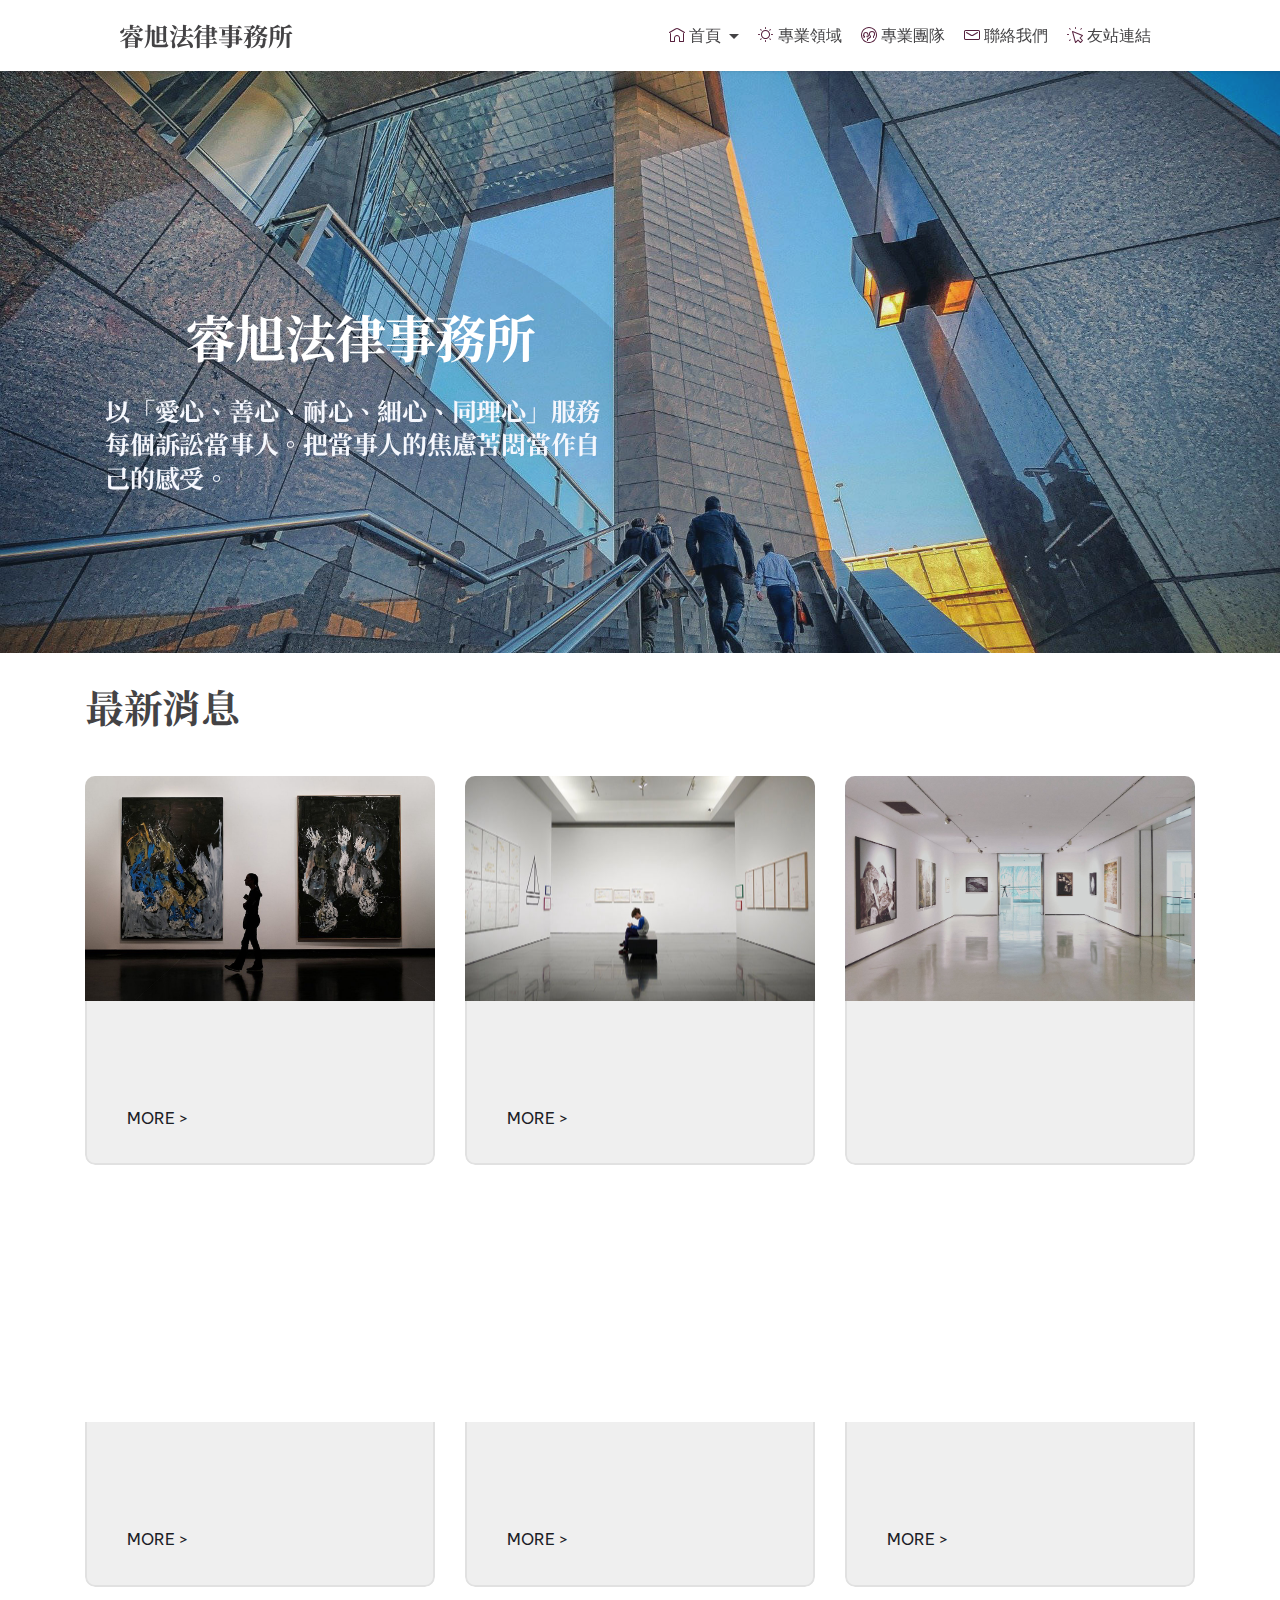
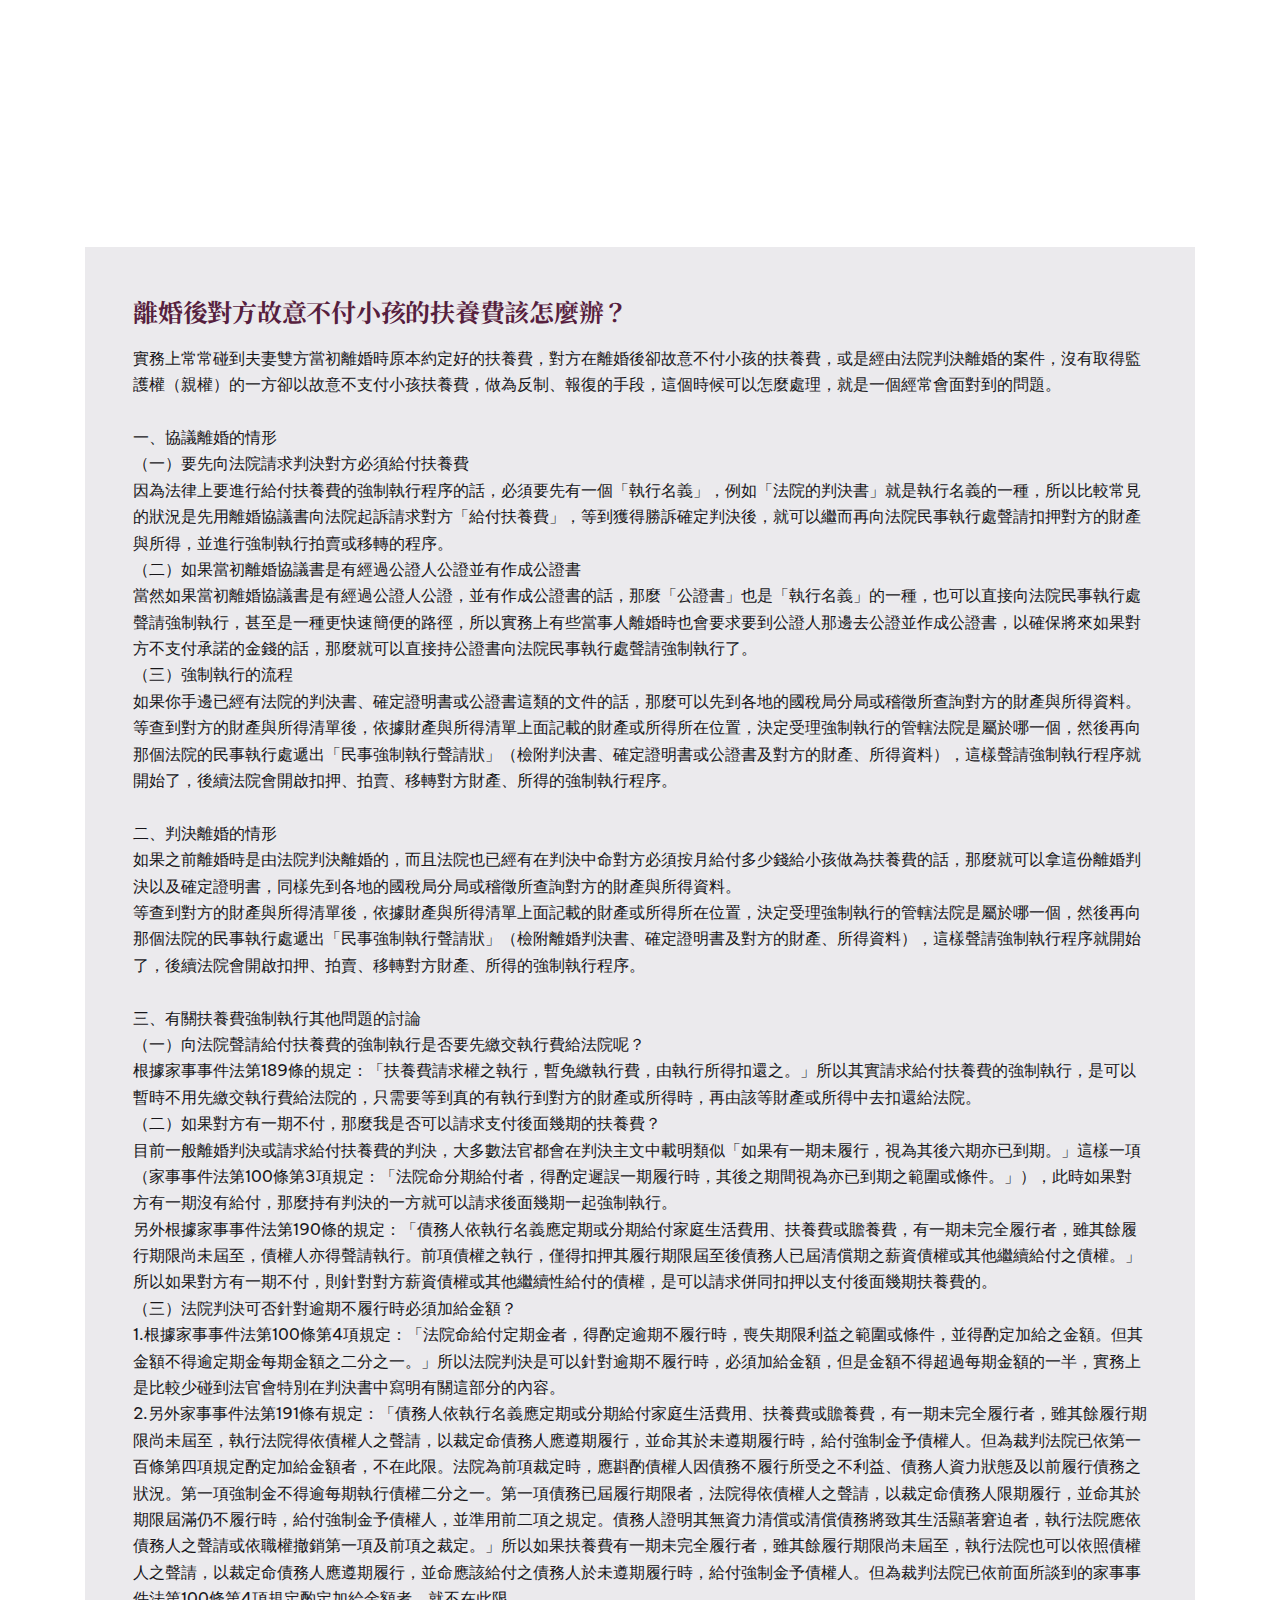
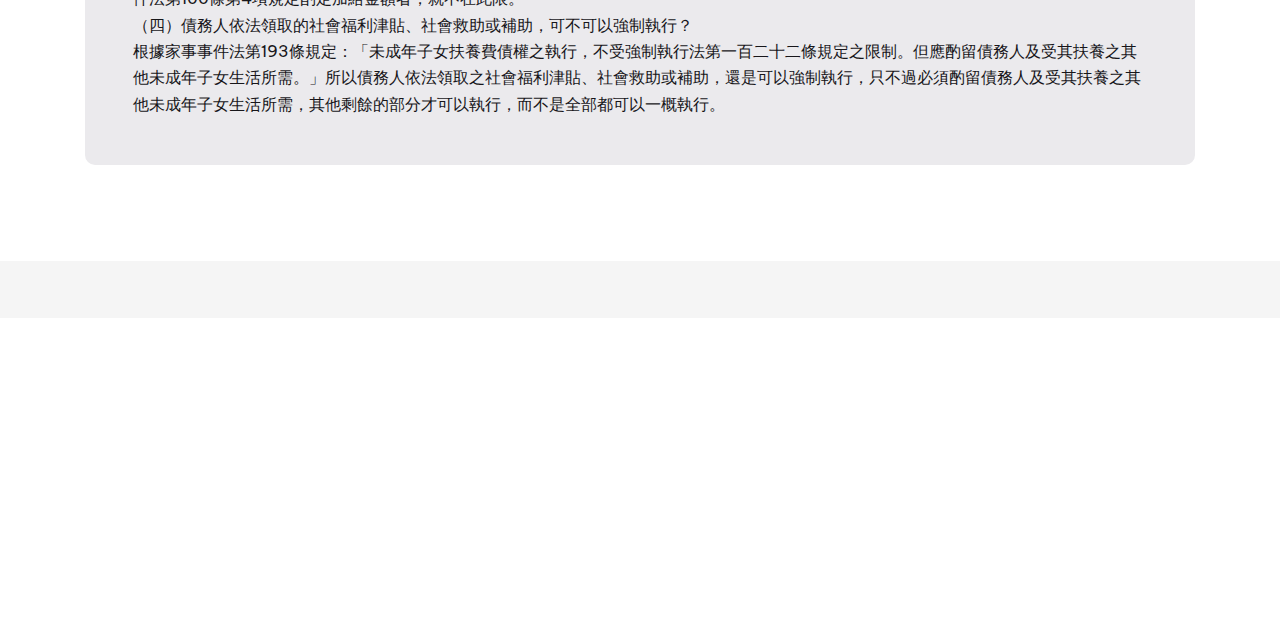
==== commit 8a9d18b8: "1201_3" ====
--- a/index.html
+++ b/index.html
@@ -5,10 +5,6 @@
   <meta charset="UTF-8">
   <meta http-equiv="X-UA-Compatible" content="IE=edge">
   
-  <meta name="twitter:card" content="summary_large_image"/>
-  <meta name="twitter:image:src" content="assets/images/index-meta.png">
-  <meta property="og:image" content="assets/images/index-meta.png">
-  <meta name="twitter:title" content="睿旭法律事務所">
   <meta name="viewport" content="width=device-width, initial-scale=1, minimum-scale=1">
   <link rel="shortcut icon" href="assets/images/logo-1.svg" type="image/x-icon">
   <meta name="description" content="">
@@ -48,7 +44,7 @@
             <div class="wrapper d-flex w-100 flex-wrap">
                 <div class="navbar-brand">
                     
-                    <span class="navbar-caption-wrap"><a class="navbar-caption text-white display-7" href="#">睿旭法律事務所</a></span>
+                    <span class="navbar-caption-wrap"><a class="navbar-caption text-success display-7" href="#">睿旭法律事務所</a></span>
                 </div>
                 <button class="navbar-toggler" type="button" data-toggle="collapse" data-bs-toggle="collapse" data-target="#navbarSupportedContent" data-bs-target="#navbarSupportedContent" aria-controls="navbarNavAltMarkup" aria-expanded="false" aria-label="Toggle navigation">
                     <div class="hamburger">
@@ -59,12 +55,12 @@
                     </div>
                 </button>
                 <div class="collapse navbar-collapse" id="navbarSupportedContent">
-                    <ul class="navbar-nav nav-dropdown text-uppercase nav-right" data-app-modern-menu="true"><li class="nav-item dropdown"><a class="nav-link link dropdown-toggle text-white display-4" href="#" data-toggle="dropdown-submenu" aria-expanded="false"><span class="mbrib-home mbr-iconfont mbr-iconfont-btn" style="color: rgb(86, 32, 61);"></span>&nbsp;首頁</a><div class="dropdown-menu"><a class="dropdown-item text-white display-4" href="index.html#features012-1"><span class="mbrib-touch mbr-iconfont mbr-iconfont-btn" style="color: rgb(86, 32, 61);"></span>最新消息</a><a class="dropdown-item text-white text-primary display-4" href="index.html#list1-1h"><span class="mbrib-touch mbr-iconfont mbr-iconfont-btn" style="color: rgb(86, 32, 61);"></span>最新案例</a></div></li><li class="nav-item"><a class="nav-link link text-white display-4" href="page1.html"><span class="mbrib-sun mbr-iconfont mbr-iconfont-btn" style="color: rgb(86, 32, 61);"></span>&nbsp;專業領域</a></li>
+                    <ul class="navbar-nav nav-dropdown text-uppercase nav-right" data-app-modern-menu="true"><li class="nav-item dropdown"><a class="nav-link link dropdown-toggle text-success display-4" href="#" data-toggle="dropdown-submenu" aria-expanded="true"><span class="mbrib-home mbr-iconfont mbr-iconfont-btn" style="color: rgb(86, 32, 61);"></span>&nbsp;首頁</a><div class="dropdown-menu"><a class="dropdown-item text-success display-4" href="index.html#features012-1"><span class="mbrib-touch mbr-iconfont mbr-iconfont-btn" style="color: rgb(86, 32, 61);"></span>最新消息</a><a class="dropdown-item text-success display-4" href="index.html#list1-1h"><span class="mbrib-touch mbr-iconfont mbr-iconfont-btn" style="color: rgb(86, 32, 61);"></span>最新案例</a></div></li><li class="nav-item"><a class="nav-link link text-success display-4" href="page1.html"><span class="mbrib-sun mbr-iconfont mbr-iconfont-btn" style="color: rgb(86, 32, 61);"></span>&nbsp;專業領域</a></li>
                         
-                        <li class="nav-item"><a class="nav-link link text-white display-4" href="page2.html"><span class="mbrib-users mbr-iconfont mbr-iconfont-btn" style="color: rgb(86, 32, 61);"></span>&nbsp;專業團隊</a>
+                        <li class="nav-item"><a class="nav-link link text-success display-4" href="page2.html"><span class="mbrib-users mbr-iconfont mbr-iconfont-btn" style="color: rgb(86, 32, 61);"></span>&nbsp;專業團隊</a>
                         </li>
-                        <li class="nav-item"><a class="nav-link link text-white display-4" href="page2.html#form1-i"><span class="mbrib-letter mbr-iconfont mbr-iconfont-btn" style="color: rgb(86, 32, 61);"></span>&nbsp;聯絡我們</a>
-                        </li><li class="nav-item"><a class="nav-link link text-white display-4" href="page2.html#features04-k"><span class="mbrib-cursor-click mbr-iconfont mbr-iconfont-btn" style="color: rgb(86, 32, 61);"></span>&nbsp;友站連結</a></li></ul>
+                        <li class="nav-item"><a class="nav-link link text-success display-4" href="page2.html#form1-i"><span class="mbrib-letter mbr-iconfont mbr-iconfont-btn" style="color: rgb(86, 32, 61);"></span>&nbsp;聯絡我們</a>
+                        </li><li class="nav-item"><a class="nav-link link text-success display-4" href="page2.html#features04-k"><span class="mbrib-cursor-click mbr-iconfont mbr-iconfont-btn" style="color: rgb(86, 32, 61);"></span>&nbsp;友站連結</a></li></ul>
                     
                     
                 </div>
--- a/assets/mobirise/css/mbr-additional.css
+++ b/assets/mobirise/css/mbr-additional.css
@@ -88,7 +88,7 @@
   border-radius: 4px;
 }
 .bg-primary {
-  background-color: #3f596d !important;
+  background-color: #c3c3c3 !important;
 }
 .bg-success {
   background-color: #444345 !important;
@@ -104,8 +104,8 @@
 }
 .btn-primary,
 .btn-primary:active {
-  background-color: #3f596d !important;
-  border-color: #3f596d !important;
+  background-color: #c3c3c3 !important;
+  border-color: #c3c3c3 !important;
   color: #ffffff !important;
 }
 .btn-primary:hover,
@@ -113,18 +113,18 @@
 .btn-primary.focus,
 .btn-primary.active {
   color: #ffffff !important;
-  background-color: #3f596d;
-  border-color: #3f596d;
+  background-color: #c3c3c3;
+  border-color: #c3c3c3;
 }
 .btn-primary.disabled,
 .btn-primary:disabled {
   color: #ffffff !important;
-  background-color: #3f596d !important;
-  border-color: #3f596d !important;
+  background-color: #c3c3c3 !important;
+  border-color: #c3c3c3 !important;
 }
 .btn-primary:hover {
-  background-color: #2c3f4d !important;
-  border-color: #2c3f4d !important;
+  background-color: #aaaaaa !important;
+  border-color: #aaaaaa !important;
 }
 .btn-secondary,
 .btn-secondary:active {
@@ -147,8 +147,8 @@
   border-color: #444345 !important;
 }
 .btn-secondary:hover {
-  background-color: #3f596d !important;
-  border-color: #3f596d !important;
+  background-color: #c3c3c3 !important;
+  border-color: #c3c3c3 !important;
 }
 .btn-info,
 .btn-info:active {
@@ -298,22 +298,22 @@
 .btn-primary-outline,
 .btn-primary-outline:active {
   background: none;
-  border-color: #3f596d;
-  color: #3f596d;
+  border-color: #c3c3c3;
+  color: #c3c3c3;
 }
 .btn-primary-outline:hover,
 .btn-primary-outline:focus,
 .btn-primary-outline.focus,
 .btn-primary-outline.active {
   color: #ffffff !important;
-  background: #3f596d !important;
-  border-color: #3f596d;
+  background: #c3c3c3 !important;
+  border-color: #c3c3c3;
 }
 .btn-primary-outline.disabled,
 .btn-primary-outline:disabled {
   color: #ffffff !important;
-  background-color: #3f596d !important;
-  border-color: #3f596d !important;
+  background-color: #c3c3c3 !important;
+  border-color: #c3c3c3 !important;
 }
 .btn-secondary-outline {
   border: 1px solid;
@@ -339,8 +339,8 @@
   border-color: #444345 !important;
 }
 .btn-secondary-outline:hover {
-  background-color: #3f596d !important;
-  border-color: #3f596d !important;
+  background-color: #c3c3c3 !important;
+  border-color: #c3c3c3 !important;
 }
 .btn-info-outline {
   border: 1px solid;
@@ -484,7 +484,7 @@
   color: #17161a !important;
 }
 .text-primary {
-  color: #3f596d !important;
+  color: #c3c3c3 !important;
 }
 .text-secondary {
   color: #444345 !important;
@@ -509,7 +509,7 @@
 }
 a.text-primary:hover,
 a.text-primary:focus {
-  color: #1a242c !important;
+  color: #909090 !important;
 }
 a.text-secondary:hover,
 a.text-secondary:focus {
@@ -537,7 +537,7 @@
 }
 a.text-black:hover,
 a.text-black:focus {
-  color: #3f596d !important;
+  color: #c3c3c3 !important;
 }
 .alert-success {
   background-color: #444345;
@@ -556,8 +556,8 @@
   box-shadow: none;
 }
 .mbr-gallery-filter li.active .btn {
-  background-color: #3f596d;
-  border-color: #3f596d;
+  background-color: #c3c3c3;
+  border-color: #c3c3c3;
   color: #ffffff;
 }
 .mbr-gallery-filter li.active .btn:focus {
@@ -565,11 +565,11 @@
 }
 a,
 a:hover {
-  color: #3f596d;
+  color: #c3c3c3;
 }
 .mbr-plan-header.bg-primary .mbr-plan-subtitle,
 .mbr-plan-header.bg-primary .mbr-plan-price-desc {
-  color: #7a99b2;
+  color: #ffffff;
 }
 .mbr-plan-header.bg-success .mbr-plan-subtitle,
 .mbr-plan-header.bg-success .mbr-plan-price-desc {
@@ -598,7 +598,7 @@
   font-size: 2.5rem;
 }
 blockquote {
-  border-color: #3f596d;
+  border-color: #c3c3c3;
 }
 /* Forms */
 .mbr-form .btn {
@@ -606,7 +606,7 @@
 }
 .jq-selectbox li:hover,
 .jq-selectbox li.selected {
-  background-color: #3f596d;
+  background-color: #c3c3c3;
   color: #ffffff;
 }
 .jq-selectbox .jq-selectbox__trigger-arrow,
@@ -619,14 +619,14 @@
 .jq-selectbox:hover .jq-selectbox__trigger-arrow,
 .jq-number__spin.minus:hover:after,
 .jq-number__spin.plus:hover:after {
-  border-top-color: #3f596d;
-  border-bottom-color: #3f596d;
+  border-top-color: #c3c3c3;
+  border-bottom-color: #c3c3c3;
 }
 .xdsoft_datetimepicker .xdsoft_calendar td.xdsoft_default,
 .xdsoft_datetimepicker .xdsoft_calendar td.xdsoft_current,
 .xdsoft_datetimepicker .xdsoft_timepicker .xdsoft_time_box > div > div.xdsoft_current {
-  color: #ffffff !important;
-  background-color: #3f596d !important;
+  color: #000000 !important;
+  background-color: #c3c3c3 !important;
   box-shadow: none !important;
 }
 .xdsoft_datetimepicker .xdsoft_calendar td:hover,
@@ -645,6 +645,8 @@
 .cid-sPFeQNhks3 {
   z-index: 1000;
   width: 100%;
+  position: relative;
+  min-height: 60px;
 }
 .cid-sPFeQNhks3 nav.navbar {
   position: fixed;
@@ -688,7 +690,7 @@
 }
 .cid-sPFeQNhks3 .dropdown-item:hover,
 .cid-sPFeQNhks3 .dropdown-item:focus {
-  background: #3f596d !important;
+  background: #c3c3c3 !important;
   color: white !important;
 }
 .cid-sPFeQNhks3 .dropdown-item:first-child {
@@ -718,7 +720,7 @@
 }
 .cid-sPFeQNhks3 .dropdown-menu,
 .cid-sPFeQNhks3 .navbar.opened {
-  background: #80c7fe !important;
+  background: #ffffff !important;
 }
 .cid-sPFeQNhks3 .nav-item:focus,
 .cid-sPFeQNhks3 .nav-link:focus {
@@ -752,7 +754,8 @@
   min-height: 70px;
   transition: all 0.3s;
   border-bottom: 1px solid transparent;
-  background: rgba(128, 199, 254, 0.3);
+  box-shadow: 0 1px 3px 0 rgba(0, 0, 0, 0.1);
+  background: #ffffff;
 }
 .cid-sPFeQNhks3 .navbar.opened {
   transition: all 0.3s;
@@ -892,7 +895,7 @@
   padding: 0.667em 1.667em;
 }
 .cid-sPFeQNhks3 .navbar.navbar-expand-lg .dropdown .dropdown-menu {
-  background: #80c7fe;
+  background: #ffffff;
 }
 .cid-sPFeQNhks3 .navbar.navbar-expand-lg .dropdown .dropdown-menu .dropdown-submenu {
   margin: 0;
@@ -924,7 +927,7 @@
   width: 30px;
   height: 2px;
   border-right: 5px;
-  background-color: #283742;
+  background-color: #b94e38;
 }
 .cid-sPFeQNhks3 button.navbar-toggler .hamburger span:nth-child(1) {
   top: 0;
@@ -1015,7 +1018,7 @@
   height: 740px;
   border-radius: 50%;
   mix-blend-mode: multiply;
-  background-color: #ffcee3;
+  background-color: #ebeaed;
   top: 0px;
   right: 0px;
 }
@@ -1026,7 +1029,7 @@
   height: 740px;
   border-radius: 50%;
   mix-blend-mode: multiply;
-  background-color: #ffcee3;
+  background-color: #ebeaed;
   top: 0px;
   left: -100px;
 }
@@ -1259,7 +1262,7 @@
 }
 .cid-sQ6Z8SHZiD .img-text {
   text-align: left;
-  color: #d90a2c;
+  color: #56203d;
 }
 .cid-sPX6KaD5Rr {
   padding-top: 2rem;
@@ -1373,6 +1376,8 @@
 .cid-sPFeQNhks3 {
   z-index: 1000;
   width: 100%;
+  position: relative;
+  min-height: 60px;
 }
 .cid-sPFeQNhks3 nav.navbar {
   position: fixed;
@@ -1416,7 +1421,7 @@
 }
 .cid-sPFeQNhks3 .dropdown-item:hover,
 .cid-sPFeQNhks3 .dropdown-item:focus {
-  background: #3f596d !important;
+  background: #c3c3c3 !important;
   color: white !important;
 }
 .cid-sPFeQNhks3 .dropdown-item:first-child {
@@ -1446,7 +1451,7 @@
 }
 .cid-sPFeQNhks3 .dropdown-menu,
 .cid-sPFeQNhks3 .navbar.opened {
-  background: #80c7fe !important;
+  background: #ffffff !important;
 }
 .cid-sPFeQNhks3 .nav-item:focus,
 .cid-sPFeQNhks3 .nav-link:focus {
@@ -1480,7 +1485,8 @@
   min-height: 70px;
   transition: all 0.3s;
   border-bottom: 1px solid transparent;
-  background: rgba(128, 199, 254, 0.3);
+  box-shadow: 0 1px 3px 0 rgba(0, 0, 0, 0.1);
+  background: #ffffff;
 }
 .cid-sPFeQNhks3 .navbar.opened {
   transition: all 0.3s;
@@ -1620,7 +1626,7 @@
   padding: 0.667em 1.667em;
 }
 .cid-sPFeQNhks3 .navbar.navbar-expand-lg .dropdown .dropdown-menu {
-  background: #80c7fe;
+  background: #ffffff;
 }
 .cid-sPFeQNhks3 .navbar.navbar-expand-lg .dropdown .dropdown-menu .dropdown-submenu {
   margin: 0;
@@ -1652,7 +1658,7 @@
   width: 30px;
   height: 2px;
   border-right: 5px;
-  background-color: #283742;
+  background-color: #b94e38;
 }
 .cid-sPFeQNhks3 button.navbar-toggler .hamburger span:nth-child(1) {
   top: 0;
@@ -1723,117 +1729,71 @@
     left: -1rem;
   }
 }
-.cid-sPVVXRipLp {
-  padding-top: 0rem;
-  padding-bottom: 0rem;
-  background-color: #191f23;
-}
-.cid-sPVVXRipLp .content__block {
-  padding: 50px 15px;
-}
-.cid-sPVVXRipLp .circle:after {
-  content: '•';
-  display: inline-block;
-  vertical-align: middle;
-  font-size: 13px;
-  margin-top: -2px;
-  color: #3f596d;
-  margin-left: 4px;
-  margin-right: 4px;
-}
-.cid-sPVVXRipLp .mbr-section-subtitle {
-  margin-bottom: 20px;
-}
-.cid-sPVVXRipLp .mbr-text {
-  opacity: 0.6;
-  margin-bottom: 25px;
-}
-.cid-sPVVXRipLp .image {
-  perspective: 3500px;
-  position: relative;
-}
-.cid-sPVVXRipLp .image:before {
+.cid-sQjUdoaEfR {
+  overflow: hidden;
+  padding-top: 10rem;
+  padding-bottom: 10rem;
+  background-image: url("../../../assets/images/mbr-1-1920x1280.jpg");
+}
+.cid-sQjUdoaEfR .container {
+  margin: 0 auto;
+  padding: 0 25px;
+}
+.cid-sQjUdoaEfR .wrap {
+  padding: 0 25px;
+}
+.cid-sQjUdoaEfR .wrap:before {
   content: '';
   position: absolute;
-  width: 50%;
-  height: 100%;
-  right: -1px;
-  background-image: linear-gradient(to right, rgba(255, 255, 255, 0), rgba(25, 31, 35, 0.99));
+  width: 720px;
+  height: 720px;
+  border-radius: 50%;
+  mix-blend-mode: multiply;
+  background-color: #c3c3c3;
+  top: 0px;
+  right: 0px;
+}
+.cid-sQjUdoaEfR .title__block {
+  padding: 90px 0;
+  display: flex;
+  flex-direction: column;
   z-index: 1;
-  pointer-events: none;
-}
-.cid-sPVVXRipLp .image img {
-  transition: transform 0.5s;
-  width: 100%;
-  height: 100%;
-  object-fit: cover;
-}
-.cid-sPVVXRipLp .mbr-section-btn .btn-white-outline {
-  padding: 3px 0;
+  position: relative;
+}
+.cid-sQjUdoaEfR .mbr-text {
   margin-bottom: 20px;
-  border: none !important;
-  background-color: transparent !important;
-}
-.cid-sPVVXRipLp .mbr-section-btn .btn-white-outline:hover {
-  color: #3f596d !important;
+}
+.cid-sQjUdoaEfR .mbr-section-btn {
+  margin-top: 10px;
+}
+@media (max-width: 1199px) {
+  .cid-sQjUdoaEfR .title__block {
+    padding: 80px 0;
+  }
 }
 @media (max-width: 991px) {
-  .cid-sPVVXRipLp .content__block {
-    padding: 30px 15px;
-  }
-  .cid-sPVVXRipLp .mbr-figure {
+  .cid-sQjUdoaEfR .container,
+  .cid-sQjUdoaEfR .row {
+    margin: 0;
     padding: 0;
-  }
-  .cid-sPVVXRipLp .image:before {
-    width: 100%;
-    height: 50%;
-    bottom: 0;
-    background-image: linear-gradient(to bottom, rgba(255, 255, 255, 0), rgba(25, 31, 35, 0.99));
-  }
-}
-@media (min-width: 992px) {
-  .cid-sPVVXRipLp .lg-push {
-    right: 19%;
-  }
-  .cid-sPVVXRipLp .container-fluid {
-    padding-left: 0 !important;
-    padding-right: 0 !important;
-  }
-  .cid-sPVVXRipLp .row:hover .image img {
-    transform: rotateY(8deg);
-  }
-}
-.cid-sPVVXRipLp .btn:hover .mbr-iconfont {
-  animation: animBtn ease-out 0.3s;
-}
-@keyframes animBtn {
-  0% {
-    transform: translateX(0px);
-  }
-  51% {
-    transform: translateX(20px);
-    opacity: 1;
-  }
-  52% {
-    opacity: 0;
-    transform: translateX(-20px);
-  }
-  53% {
-    opacity: 0;
-  }
-  54% {
-    opacity: 1;
-  }
-  100% {
-    transform: translateX(0px);
-  }
-}
-.cid-sPVVXRipLp .mbr-text,
-.cid-sPVVXRipLp .mbr-section-btn {
-  text-align: center;
-}
-.cid-sPVVXRipLp .mbr-section-title {
-  text-align: center;
+    max-width: 100%;
+  }
+}
+@media (max-width: 767px) {
+  .cid-sQjUdoaEfR .title__block {
+    padding: 50px 0;
+  }
+}
+@media (max-width: 575px) {
+  .cid-sQjUdoaEfR a.close {
+    right: 50px;
+    top: 25px;
+  }
+  .cid-sQjUdoaEfR .modalWindow .modalWindow-video {
+    height: calc(90vw / 1.778);
+    width: 90vw;
+    margin: 0 auto;
+  }
 }
 .cid-sPVY44271v {
   padding-top: 60px;
@@ -2098,6 +2058,8 @@
 .cid-sPFeQNhks3 {
   z-index: 1000;
   width: 100%;
+  position: relative;
+  min-height: 60px;
 }
 .cid-sPFeQNhks3 nav.navbar {
   position: fixed;
@@ -2141,7 +2103,7 @@
 }
 .cid-sPFeQNhks3 .dropdown-item:hover,
 .cid-sPFeQNhks3 .dropdown-item:focus {
-  background: #3f596d !important;
+  background: #c3c3c3 !important;
   color: white !important;
 }
 .cid-sPFeQNhks3 .dropdown-item:first-child {
@@ -2171,7 +2133,7 @@
 }
 .cid-sPFeQNhks3 .dropdown-menu,
 .cid-sPFeQNhks3 .navbar.opened {
-  background: #80c7fe !important;
+  background: #ffffff !important;
 }
 .cid-sPFeQNhks3 .nav-item:focus,
 .cid-sPFeQNhks3 .nav-link:focus {
@@ -2205,7 +2167,8 @@
   min-height: 70px;
   transition: all 0.3s;
   border-bottom: 1px solid transparent;
-  background: rgba(128, 199, 254, 0.3);
+  box-shadow: 0 1px 3px 0 rgba(0, 0, 0, 0.1);
+  background: #ffffff;
 }
 .cid-sPFeQNhks3 .navbar.opened {
   transition: all 0.3s;
@@ -2345,7 +2308,7 @@
   padding: 0.667em 1.667em;
 }
 .cid-sPFeQNhks3 .navbar.navbar-expand-lg .dropdown .dropdown-menu {
-  background: #80c7fe;
+  background: #ffffff;
 }
 .cid-sPFeQNhks3 .navbar.navbar-expand-lg .dropdown .dropdown-menu .dropdown-submenu {
   margin: 0;
@@ -2377,7 +2340,7 @@
   width: 30px;
   height: 2px;
   border-right: 5px;
-  background-color: #283742;
+  background-color: #b94e38;
 }
 .cid-sPFeQNhks3 button.navbar-toggler .hamburger span:nth-child(1) {
   top: 0;
@@ -2452,7 +2415,7 @@
   overflow: hidden;
   padding-top: 10rem;
   padding-bottom: 10rem;
-  background-image: url("../../../assets/images/mbr-1920x1440.jpg");
+  background-image: url("../../../assets/images/mbr-1920x1279.jpg");
 }
 .cid-sPXeLa8uLd .container {
   margin: 0 auto;
@@ -2464,8 +2427,8 @@
 .cid-sPXeLa8uLd .wrap:before {
   content: '';
   position: absolute;
-  width: 780px;
-  height: 780px;
+  width: 720px;
+  height: 720px;
   border-radius: 50%;
   mix-blend-mode: multiply;
   background-color: #c3c3c3;
@@ -2706,564 +2669,3 @@
   width: auto;
   display: inline-block;
 }
-.cid-sPFeQNhks3 {
-  z-index: 1000;
-  width: 100%;
-}
-.cid-sPFeQNhks3 nav.navbar {
-  position: fixed;
-}
-.cid-sPFeQNhks3 .wrapper {
-  justify-content: space-between;
-  padding: 0 6rem;
-}
-@media (max-width: 991px) {
-  .cid-sPFeQNhks3 .wrapper {
-    padding: 0;
-  }
-}
-.cid-sPFeQNhks3 .btn {
-  border-radius: 30px;
-}
-.cid-sPFeQNhks3 .dropdown-item:before {
-  font-family: Moririse2 !important;
-  content: "\e966";
-  display: inline-block;
-  width: 0;
-  position: absolute;
-  left: 1rem;
-  top: 0.5rem;
-  margin-right: 0.5rem;
-  line-height: 1;
-  font-size: inherit;
-  vertical-align: middle;
-  text-align: center;
-  overflow: hidden;
-  transform: scale(0, 1);
-  transition: all 0.25s ease-in-out;
-}
-.cid-sPFeQNhks3 .dropdown-menu {
-  padding: 0;
-  border-radius: 4px;
-  box-shadow: 0 1px 3px 0 rgba(0, 0, 0, 0.1);
-}
-.cid-sPFeQNhks3 .dropdown-item {
-  border-bottom: 1px solid #e6e6e6;
-}
-.cid-sPFeQNhks3 .dropdown-item:hover,
-.cid-sPFeQNhks3 .dropdown-item:focus {
-  background: #3f596d !important;
-  color: white !important;
-}
-.cid-sPFeQNhks3 .dropdown-item:first-child {
-  border-top-left-radius: 4px;
-  border-top-right-radius: 4px;
-}
-.cid-sPFeQNhks3 .dropdown-item:last-child {
-  border-bottom: none;
-  border-bottom-left-radius: 4px;
-  border-bottom-right-radius: 4px;
-}
-.cid-sPFeQNhks3 .nav-dropdown .link {
-  padding: 0 0.3em !important;
-  margin: 0.667em .3em !important;
-}
-.cid-sPFeQNhks3 .nav-dropdown .link.dropdown-toggle::after {
-  margin-left: 0.5rem;
-  margin-top: 0.2rem;
-}
-.cid-sPFeQNhks3 .nav-link {
-  position: relative;
-}
-.cid-sPFeQNhks3 .iconfont-wrapper {
-  color: #ffffff !important;
-  font-size: 1.5rem;
-  padding-right: 0.5rem;
-}
-.cid-sPFeQNhks3 .dropdown-menu,
-.cid-sPFeQNhks3 .navbar.opened {
-  background: #80c7fe !important;
-}
-.cid-sPFeQNhks3 .nav-item:focus,
-.cid-sPFeQNhks3 .nav-link:focus {
-  outline: none;
-}
-.cid-sPFeQNhks3 .dropdown .dropdown-menu .dropdown-item {
-  width: auto;
-  transition: all 0.25s ease-in-out;
-}
-.cid-sPFeQNhks3 .dropdown .dropdown-menu .dropdown-item::after {
-  right: 0.5rem;
-}
-.cid-sPFeQNhks3 .dropdown .dropdown-menu .dropdown-item .mbr-iconfont {
-  margin-right: 0.5rem;
-  vertical-align: sub;
-}
-.cid-sPFeQNhks3 .dropdown .dropdown-menu .dropdown-item .mbr-iconfont:before {
-  display: inline-block;
-  transform: scale(1, 1);
-  transition: all 0.25s ease-in-out;
-}
-.cid-sPFeQNhks3 .collapsed .dropdown-menu .dropdown-item:before {
-  display: none;
-}
-.cid-sPFeQNhks3 .collapsed .dropdown .dropdown-menu .dropdown-item {
-  padding: 0.235em 1.5em 0.235em 1.5em !important;
-  transition: none;
-  margin: 0 !important;
-}
-.cid-sPFeQNhks3 .navbar {
-  min-height: 70px;
-  transition: all 0.3s;
-  border-bottom: 1px solid transparent;
-  background: rgba(128, 199, 254, 0.3);
-}
-.cid-sPFeQNhks3 .navbar.opened {
-  transition: all 0.3s;
-}
-.cid-sPFeQNhks3 .navbar .dropdown-item {
-  padding: 0.5rem 1.8rem;
-}
-.cid-sPFeQNhks3 .navbar .navbar-logo img {
-  width: auto;
-}
-.cid-sPFeQNhks3 .navbar .navbar-collapse {
-  justify-content: flex-end;
-  z-index: 1;
-}
-.cid-sPFeQNhks3 .navbar.collapsed {
-  justify-content: center;
-}
-.cid-sPFeQNhks3 .navbar.collapsed .nav-item .nav-link::before {
-  display: none;
-}
-.cid-sPFeQNhks3 .navbar.collapsed.opened .dropdown-menu {
-  top: 0;
-}
-.cid-sPFeQNhks3 .navbar.collapsed .dropdown-menu .dropdown-submenu {
-  left: 0 !important;
-}
-.cid-sPFeQNhks3 .navbar.collapsed .dropdown-menu .dropdown-item:after {
-  right: auto;
-}
-.cid-sPFeQNhks3 .navbar.collapsed .dropdown-menu .dropdown-toggle[data-toggle="dropdown-submenu"]:after {
-  margin-left: 0.5rem;
-  margin-top: 0.2rem;
-  border-top: 0.35em solid;
-  border-right: 0.35em solid transparent;
-  border-left: 0.35em solid transparent;
-  border-bottom: 0;
-  top: 41%;
-}
-.cid-sPFeQNhks3 .navbar.collapsed ul.navbar-nav li {
-  margin: auto;
-}
-.cid-sPFeQNhks3 .navbar.collapsed .dropdown-menu .dropdown-item {
-  padding: 0.25rem 1.5rem;
-  text-align: center;
-}
-.cid-sPFeQNhks3 .navbar.collapsed .icons-menu {
-  padding-left: 0;
-  padding-right: 0;
-  padding-top: 0.5rem;
-  padding-bottom: 0.5rem;
-}
-@media (max-width: 991px) {
-  .cid-sPFeQNhks3 .navbar .nav-item .nav-link::before {
-    display: none;
-  }
-  .cid-sPFeQNhks3 .navbar.opened .dropdown-menu {
-    top: 0;
-  }
-  .cid-sPFeQNhks3 .navbar .dropdown-menu .dropdown-submenu {
-    left: 0 !important;
-  }
-  .cid-sPFeQNhks3 .navbar .dropdown-menu .dropdown-item:after {
-    right: auto;
-  }
-  .cid-sPFeQNhks3 .navbar .dropdown-menu .dropdown-toggle[data-toggle="dropdown-submenu"]:after {
-    margin-left: 0.5rem;
-    margin-top: 0.2rem;
-    border-top: 0.35em solid;
-    border-right: 0.35em solid transparent;
-    border-left: 0.35em solid transparent;
-    border-bottom: 0;
-    top: 40%;
-  }
-  .cid-sPFeQNhks3 .navbar .navbar-logo img {
-    height: 3rem !important;
-  }
-  .cid-sPFeQNhks3 .navbar ul.navbar-nav li {
-    margin: auto;
-  }
-  .cid-sPFeQNhks3 .navbar .dropdown-menu .dropdown-item {
-    padding: 0.25rem 1.5rem !important;
-    text-align: center;
-  }
-  .cid-sPFeQNhks3 .navbar .navbar-brand {
-    flex-shrink: initial;
-    flex-basis: auto;
-    word-break: break-word;
-    padding-right: 2rem;
-  }
-  .cid-sPFeQNhks3 .navbar .navbar-toggler {
-    flex-basis: auto;
-  }
-  .cid-sPFeQNhks3 .navbar .icons-menu {
-    padding-left: 0;
-    padding-top: 0.5rem;
-    padding-bottom: 0.5rem;
-  }
-}
-.cid-sPFeQNhks3 .navbar.navbar-short {
-  min-height: 60px;
-}
-.cid-sPFeQNhks3 .navbar.navbar-short .navbar-logo img {
-  height: 2.5rem !important;
-}
-.cid-sPFeQNhks3 .navbar.navbar-short .navbar-brand {
-  min-height: 60px;
-  padding: 0;
-}
-.cid-sPFeQNhks3 .navbar-brand {
-  min-height: 70px;
-  flex-shrink: 0;
-  align-items: center;
-  margin-right: 0;
-  padding: 10px 0;
-  transition: all 0.3s;
-  word-break: break-word;
-  z-index: 1;
-}
-.cid-sPFeQNhks3 .navbar-brand .navbar-caption {
-  line-height: inherit !important;
-}
-.cid-sPFeQNhks3 .navbar-brand .navbar-logo a {
-  outline: none;
-}
-.cid-sPFeQNhks3 .dropdown-item.active,
-.cid-sPFeQNhks3 .dropdown-item:active {
-  background-color: transparent;
-}
-.cid-sPFeQNhks3 .navbar-expand-lg .navbar-nav .nav-link {
-  padding: 0;
-}
-.cid-sPFeQNhks3 .nav-dropdown .link.dropdown-toggle {
-  margin-right: 1.667em;
-}
-.cid-sPFeQNhks3 .nav-dropdown .link.dropdown-toggle[aria-expanded="true"] {
-  margin-right: 0;
-  padding: 0.667em 1.667em;
-}
-.cid-sPFeQNhks3 .navbar.navbar-expand-lg .dropdown .dropdown-menu {
-  background: #80c7fe;
-}
-.cid-sPFeQNhks3 .navbar.navbar-expand-lg .dropdown .dropdown-menu .dropdown-submenu {
-  margin: 0;
-  left: 100%;
-}
-.cid-sPFeQNhks3 .navbar .dropdown.open > .dropdown-menu {
-  display: block;
-}
-.cid-sPFeQNhks3 ul.navbar-nav {
-  flex-wrap: wrap;
-}
-.cid-sPFeQNhks3 .navbar-buttons {
-  text-align: center;
-  min-width: 170px;
-}
-.cid-sPFeQNhks3 button.navbar-toggler {
-  outline: none;
-  width: 31px;
-  height: 20px;
-  cursor: pointer;
-  transition: all 0.2s;
-  position: relative;
-  align-self: center;
-  order: 0;
-}
-.cid-sPFeQNhks3 button.navbar-toggler .hamburger span {
-  position: absolute;
-  right: 0;
-  width: 30px;
-  height: 2px;
-  border-right: 5px;
-  background-color: #283742;
-}
-.cid-sPFeQNhks3 button.navbar-toggler .hamburger span:nth-child(1) {
-  top: 0;
-  transition: all 0.2s;
-}
-.cid-sPFeQNhks3 button.navbar-toggler .hamburger span:nth-child(2) {
-  top: 8px;
-  transition: all 0.15s;
-}
-.cid-sPFeQNhks3 button.navbar-toggler .hamburger span:nth-child(3) {
-  top: 8px;
-  transition: all 0.15s;
-}
-.cid-sPFeQNhks3 button.navbar-toggler .hamburger span:nth-child(4) {
-  top: 16px;
-  transition: all 0.2s;
-}
-.cid-sPFeQNhks3 nav.opened .hamburger span:nth-child(1) {
-  top: 8px;
-  width: 0;
-  opacity: 0;
-  right: 50%;
-  transition: all 0.2s;
-}
-.cid-sPFeQNhks3 nav.opened .hamburger span:nth-child(2) {
-  transform: rotate(45deg);
-  transition: all 0.25s;
-}
-.cid-sPFeQNhks3 nav.opened .hamburger span:nth-child(3) {
-  transform: rotate(-45deg);
-  transition: all 0.25s;
-}
-.cid-sPFeQNhks3 nav.opened .hamburger span:nth-child(4) {
-  top: 8px;
-  width: 0;
-  opacity: 0;
-  right: 50%;
-  transition: all 0.2s;
-}
-.cid-sPFeQNhks3 .navbar-dropdown {
-  padding: 0 .5rem;
-  position: fixed;
-}
-.cid-sPFeQNhks3 a.nav-link {
-  display: flex;
-  align-items: center;
-  justify-content: center;
-}
-.cid-sPFeQNhks3 .icons-menu {
-  flex-wrap: nowrap;
-  display: flex;
-  justify-content: center;
-  padding-left: .5rem;
-  padding-right: .5rem;
-  padding-top: 0.3rem;
-  text-align: center;
-}
-@media screen and (-ms-high-contrast: active), (-ms-high-contrast: none) {
-  .cid-sPFeQNhks3 .navbar {
-    height: 70px;
-  }
-  .cid-sPFeQNhks3 .navbar.opened {
-    height: auto;
-  }
-  .cid-sPFeQNhks3 .nav-item .nav-link:hover::before {
-    width: 175%;
-    max-width: calc(100% + 2rem);
-    left: -1rem;
-  }
-}
-.cid-sPYvKP63zT {
-  padding-top: 10rem;
-  padding-bottom: 2rem;
-  background-color: #ffffff;
-}
-.cid-sPYvKP63zT .lin {
-  text-align: center;
-  color: #ff4433;
-  padding-bottom: 18px;
-  font-weight: 500;
-  width: 100%;
-  margin-bottom: 0;
-}
-.cid-sPYvKP63zT .mbr-iconfont {
-  font-size: 100px;
-  color: #ff4433;
-}
-.cid-sPYvKP63zT .iconfont-wrapper {
-  text-align: center;
-  margin-bottom: 30px;
-}
-.cid-sPYvKP63zT .mbr-section-subtitle {
-  padding: 0px;
-  text-align: center;
-  color: #283742;
-  font-weight: 600;
-  margin: 0;
-}
-.cid-sPYujbWQCL {
-  padding-top: 2rem;
-  padding-bottom: 2rem;
-  background-color: #ffffff;
-}
-.cid-sPYujbWQCL h2,
-.cid-sPYujbWQCL h3,
-.cid-sPYujbWQCL h4,
-.cid-sPYujbWQCL p {
-  margin: 0;
-}
-.cid-sPYujbWQCL .image-wrap {
-  width: 100%;
-  margin-bottom: 28px;
-}
-.cid-sPYujbWQCL .image-wrap img {
-  width: 100%;
-  height: auto;
-}
-.cid-sPYujbWQCL .text-wrap {
-  margin-top: 10px;
-  margin-bottom: 30px;
-}
-.cid-sPYujbWQCL .mbr-section-title {
-  color: #ff2121;
-  margin-bottom: 22px;
-}
-.cid-sPYujbWQCL .mbr-section-subtitle {
-  margin-bottom: 5px;
-}
-.cid-sPYujbWQCL .mbr-text {
-  color: #6b6b6b;
-  margin-bottom: 10px;
-}
-.cid-sPYujbWQCL .link-wrap {
-  display: inline-block;
-  width: 100%;
-}
-.cid-sPYujbWQCL .link {
-  padding-left: 2.5rem;
-  position: relative;
-  cursor: pointer;
-  display: inline-block;
-  width: fit-content;
-}
-.cid-sPYujbWQCL .link:before {
-  position: absolute;
-  display: flex;
-  align-items: center;
-  justify-content: center;
-  padding-left: 5px;
-  font-size: 1rem;
-  color: #ffffff;
-  width: 30px;
-  height: 30px;
-  border-radius: 50%;
-  transition: all 0.3s;
-  background: #3f596d;
-  font-family: 'Moririse2' !important;
-  content: "\e909";
-  left: 0;
-  top: 50%;
-  transform: translateY(-50%);
-}
-.cid-sPYujbWQCL .link:hover:before {
-  background: #17161a;
-}
-.cid-sPYujbWQCL .link,
-.cid-sPYujbWQCL .link-wrap {
-  color: #ff2121;
-}
-.cid-sPYwLBE2LK {
-  padding-top: 15px;
-  padding-bottom: 0px;
-  background-color: #f5f5f5;
-}
-.cid-sPYwLBE2LK .icons-block .mbr-iconfont {
-  font-size: 1.5rem;
-  color: #000000;
-  opacity: 0.5;
-}
-.cid-sPYwLBE2LK .icons-block .mbr-iconfont:hover {
-  opacity: 1;
-}
-.cid-sPYwLBE2LK .links-block ul li {
-  margin: 0 1rem;
-}
-.cid-sPYwLBE2LK .icons-block ul li {
-  margin: 0 0.5rem;
-}
-.cid-sPYwLBE2LK .links-block ul,
-.cid-sPYwLBE2LK .icons-block ul {
-  margin-bottom: 0rem;
-}
-.cid-sPYwLBE2LK .logo-section img {
-  width: auto;
-  display: inline-block;
-}
-.cid-sPX6KaD5Rr {
-  padding-top: 2rem;
-  padding-bottom: 2rem;
-  background-color: #f5f5f5;
-}
-.cid-sPX6KaD5Rr .logo__image {
-  width: 90px;
-  object-fit: cover;
-}
-.cid-sPX6KaD5Rr .footer__content {
-  margin-bottom: 10px;
-}
-.cid-sPX6KaD5Rr .footer__content:last-child {
-  margin-bottom: 0;
-}
-.cid-sPX6KaD5Rr .title__address {
-  margin-bottom: 20px;
-}
-.cid-sPX6KaD5Rr .work__address {
-  margin-bottom: 0;
-  color: #444345;
-}
-.cid-sPX6KaD5Rr .privacy {
-  margin-bottom: 10px;
-  text-align: center;
-}
-@media (max-width: 767px) {
-  .cid-sPX6KaD5Rr .privacy {
-    text-align: left;
-  }
-}
-.cid-sPX6KaD5Rr .divider {
-  background-color: #f5f7fd;
-  opacity: 0.1;
-  margin: 90px 0 25px;
-  height: 1px;
-}
-.cid-sPX6KaD5Rr .form-group {
-  margin-bottom: 0;
-  padding-right: 0;
-}
-.cid-sPX6KaD5Rr .form-control {
-  height: 50px;
-  border: none !important;
-  padding: 14px 18px;
-  background-color: #ebeaed !important;
-  font-size: 16px;
-  color: #191f23;
-  background-color: transparent !important;
-  border-radius: 4px;
-  border: 1px solid #ebeaed !important;
-}
-.cid-sPX6KaD5Rr .input-group-btn {
-  padding-left: 0;
-}
-.cid-sPX6KaD5Rr .input-group-btn .btn {
-  height: 50px;
-  font-weight: 600;
-  padding: 14px 18px;
-}
-.cid-sPX6KaD5Rr .mbr-form .input-group-btn .btn {
-  border-radius: 4px !important;
-}
-.cid-sPX6KaD5Rr .mbr-form .btn {
-  margin: 0;
-}
-.cid-sPX6KaD5Rr input::-webkit-input-placeholder {
-  color: #191f23;
-  opacity: 0.8;
-}
-.cid-sPX6KaD5Rr input::-moz-placeholder {
-  color: #191f23;
-  opacity: 0.8;
-}
-@media (max-width: 991px) {
-  .cid-sPX6KaD5Rr .wrap {
-    padding-bottom: 25px;
-  }
-  .cid-sPX6KaD5Rr .divider {
-    margin: 0 0 20px;
-  }
-}
--- a/assets/mobirise/css/mbr-additional.css
+++ b/assets/mobirise/css/mbr-additional.css
@@ -88,7 +88,7 @@
   border-radius: 4px;
 }
 .bg-primary {
-  background-color: #3f596d !important;
+  background-color: #c3c3c3 !important;
 }
 .bg-success {
   background-color: #444345 !important;
@@ -104,8 +104,8 @@
 }
 .btn-primary,
 .btn-primary:active {
-  background-color: #3f596d !important;
-  border-color: #3f596d !important;
+  background-color: #c3c3c3 !important;
+  border-color: #c3c3c3 !important;
   color: #ffffff !important;
 }
 .btn-primary:hover,
@@ -113,18 +113,18 @@
 .btn-primary.focus,
 .btn-primary.active {
   color: #ffffff !important;
-  background-color: #3f596d;
-  border-color: #3f596d;
+  background-color: #c3c3c3;
+  border-color: #c3c3c3;
 }
 .btn-primary.disabled,
 .btn-primary:disabled {
   color: #ffffff !important;
-  background-color: #3f596d !important;
-  border-color: #3f596d !important;
+  background-color: #c3c3c3 !important;
+  border-color: #c3c3c3 !important;
 }
 .btn-primary:hover {
-  background-color: #2c3f4d !important;
-  border-color: #2c3f4d !important;
+  background-color: #aaaaaa !important;
+  border-color: #aaaaaa !important;
 }
 .btn-secondary,
 .btn-secondary:active {
@@ -147,8 +147,8 @@
   border-color: #444345 !important;
 }
 .btn-secondary:hover {
-  background-color: #3f596d !important;
-  border-color: #3f596d !important;
+  background-color: #c3c3c3 !important;
+  border-color: #c3c3c3 !important;
 }
 .btn-info,
 .btn-info:active {
@@ -298,22 +298,22 @@
 .btn-primary-outline,
 .btn-primary-outline:active {
   background: none;
-  border-color: #3f596d;
-  color: #3f596d;
+  border-color: #c3c3c3;
+  color: #c3c3c3;
 }
 .btn-primary-outline:hover,
 .btn-primary-outline:focus,
 .btn-primary-outline.focus,
 .btn-primary-outline.active {
   color: #ffffff !important;
-  background: #3f596d !important;
-  border-color: #3f596d;
+  background: #c3c3c3 !important;
+  border-color: #c3c3c3;
 }
 .btn-primary-outline.disabled,
 .btn-primary-outline:disabled {
   color: #ffffff !important;
-  background-color: #3f596d !important;
-  border-color: #3f596d !important;
+  background-color: #c3c3c3 !important;
+  border-color: #c3c3c3 !important;
 }
 .btn-secondary-outline {
   border: 1px solid;
@@ -339,8 +339,8 @@
   border-color: #444345 !important;
 }
 .btn-secondary-outline:hover {
-  background-color: #3f596d !important;
-  border-color: #3f596d !important;
+  background-color: #c3c3c3 !important;
+  border-color: #c3c3c3 !important;
 }
 .btn-info-outline {
   border: 1px solid;
@@ -484,7 +484,7 @@
   color: #17161a !important;
 }
 .text-primary {
-  color: #3f596d !important;
+  color: #c3c3c3 !important;
 }
 .text-secondary {
   color: #444345 !important;
@@ -509,7 +509,7 @@
 }
 a.text-primary:hover,
 a.text-primary:focus {
-  color: #1a242c !important;
+  color: #909090 !important;
 }
 a.text-secondary:hover,
 a.text-secondary:focus {
@@ -537,7 +537,7 @@
 }
 a.text-black:hover,
 a.text-black:focus {
-  color: #3f596d !important;
+  color: #c3c3c3 !important;
 }
 .alert-success {
   background-color: #444345;
@@ -556,8 +556,8 @@
   box-shadow: none;
 }
 .mbr-gallery-filter li.active .btn {
-  background-color: #3f596d;
-  border-color: #3f596d;
+  background-color: #c3c3c3;
+  border-color: #c3c3c3;
   color: #ffffff;
 }
 .mbr-gallery-filter li.active .btn:focus {
@@ -565,11 +565,11 @@
 }
 a,
 a:hover {
-  color: #3f596d;
+  color: #c3c3c3;
 }
 .mbr-plan-header.bg-primary .mbr-plan-subtitle,
 .mbr-plan-header.bg-primary .mbr-plan-price-desc {
-  color: #7a99b2;
+  color: #ffffff;
 }
 .mbr-plan-header.bg-success .mbr-plan-subtitle,
 .mbr-plan-header.bg-success .mbr-plan-price-desc {
@@ -598,7 +598,7 @@
   font-size: 2.5rem;
 }
 blockquote {
-  border-color: #3f596d;
+  border-color: #c3c3c3;
 }
 /* Forms */
 .mbr-form .btn {
@@ -606,7 +606,7 @@
 }
 .jq-selectbox li:hover,
 .jq-selectbox li.selected {
-  background-color: #3f596d;
+  background-color: #c3c3c3;
   color: #ffffff;
 }
 .jq-selectbox .jq-selectbox__trigger-arrow,
@@ -619,14 +619,14 @@
 .jq-selectbox:hover .jq-selectbox__trigger-arrow,
 .jq-number__spin.minus:hover:after,
 .jq-number__spin.plus:hover:after {
-  border-top-color: #3f596d;
-  border-bottom-color: #3f596d;
+  border-top-color: #c3c3c3;
+  border-bottom-color: #c3c3c3;
 }
 .xdsoft_datetimepicker .xdsoft_calendar td.xdsoft_default,
 .xdsoft_datetimepicker .xdsoft_calendar td.xdsoft_current,
 .xdsoft_datetimepicker .xdsoft_timepicker .xdsoft_time_box > div > div.xdsoft_current {
-  color: #ffffff !important;
-  background-color: #3f596d !important;
+  color: #000000 !important;
+  background-color: #c3c3c3 !important;
   box-shadow: none !important;
 }
 .xdsoft_datetimepicker .xdsoft_calendar td:hover,
@@ -645,6 +645,8 @@
 .cid-sPFeQNhks3 {
   z-index: 1000;
   width: 100%;
+  position: relative;
+  min-height: 60px;
 }
 .cid-sPFeQNhks3 nav.navbar {
   position: fixed;
@@ -688,7 +690,7 @@
 }
 .cid-sPFeQNhks3 .dropdown-item:hover,
 .cid-sPFeQNhks3 .dropdown-item:focus {
-  background: #3f596d !important;
+  background: #c3c3c3 !important;
   color: white !important;
 }
 .cid-sPFeQNhks3 .dropdown-item:first-child {
@@ -718,7 +720,7 @@
 }
 .cid-sPFeQNhks3 .dropdown-menu,
 .cid-sPFeQNhks3 .navbar.opened {
-  background: #80c7fe !important;
+  background: #ffffff !important;
 }
 .cid-sPFeQNhks3 .nav-item:focus,
 .cid-sPFeQNhks3 .nav-link:focus {
@@ -752,7 +754,8 @@
   min-height: 70px;
   transition: all 0.3s;
   border-bottom: 1px solid transparent;
-  background: rgba(128, 199, 254, 0.3);
+  box-shadow: 0 1px 3px 0 rgba(0, 0, 0, 0.1);
+  background: #ffffff;
 }
 .cid-sPFeQNhks3 .navbar.opened {
   transition: all 0.3s;
@@ -892,7 +895,7 @@
   padding: 0.667em 1.667em;
 }
 .cid-sPFeQNhks3 .navbar.navbar-expand-lg .dropdown .dropdown-menu {
-  background: #80c7fe;
+  background: #ffffff;
 }
 .cid-sPFeQNhks3 .navbar.navbar-expand-lg .dropdown .dropdown-menu .dropdown-submenu {
   margin: 0;
@@ -924,7 +927,7 @@
   width: 30px;
   height: 2px;
   border-right: 5px;
-  background-color: #283742;
+  background-color: #b94e38;
 }
 .cid-sPFeQNhks3 button.navbar-toggler .hamburger span:nth-child(1) {
   top: 0;
@@ -1015,7 +1018,7 @@
   height: 740px;
   border-radius: 50%;
   mix-blend-mode: multiply;
-  background-color: #ffcee3;
+  background-color: #ebeaed;
   top: 0px;
   right: 0px;
 }
@@ -1026,7 +1029,7 @@
   height: 740px;
   border-radius: 50%;
   mix-blend-mode: multiply;
-  background-color: #ffcee3;
+  background-color: #ebeaed;
   top: 0px;
   left: -100px;
 }
@@ -1259,7 +1262,7 @@
 }
 .cid-sQ6Z8SHZiD .img-text {
   text-align: left;
-  color: #d90a2c;
+  color: #56203d;
 }
 .cid-sPX6KaD5Rr {
   padding-top: 2rem;
@@ -1373,6 +1376,8 @@
 .cid-sPFeQNhks3 {
   z-index: 1000;
   width: 100%;
+  position: relative;
+  min-height: 60px;
 }
 .cid-sPFeQNhks3 nav.navbar {
   position: fixed;
@@ -1416,7 +1421,7 @@
 }
 .cid-sPFeQNhks3 .dropdown-item:hover,
 .cid-sPFeQNhks3 .dropdown-item:focus {
-  background: #3f596d !important;
+  background: #c3c3c3 !important;
   color: white !important;
 }
 .cid-sPFeQNhks3 .dropdown-item:first-child {
@@ -1446,7 +1451,7 @@
 }
 .cid-sPFeQNhks3 .dropdown-menu,
 .cid-sPFeQNhks3 .navbar.opened {
-  background: #80c7fe !important;
+  background: #ffffff !important;
 }
 .cid-sPFeQNhks3 .nav-item:focus,
 .cid-sPFeQNhks3 .nav-link:focus {
@@ -1480,7 +1485,8 @@
   min-height: 70px;
   transition: all 0.3s;
   border-bottom: 1px solid transparent;
-  background: rgba(128, 199, 254, 0.3);
+  box-shadow: 0 1px 3px 0 rgba(0, 0, 0, 0.1);
+  background: #ffffff;
 }
 .cid-sPFeQNhks3 .navbar.opened {
   transition: all 0.3s;
@@ -1620,7 +1626,7 @@
   padding: 0.667em 1.667em;
 }
 .cid-sPFeQNhks3 .navbar.navbar-expand-lg .dropdown .dropdown-menu {
-  background: #80c7fe;
+  background: #ffffff;
 }
 .cid-sPFeQNhks3 .navbar.navbar-expand-lg .dropdown .dropdown-menu .dropdown-submenu {
   margin: 0;
@@ -1652,7 +1658,7 @@
   width: 30px;
   height: 2px;
   border-right: 5px;
-  background-color: #283742;
+  background-color: #b94e38;
 }
 .cid-sPFeQNhks3 button.navbar-toggler .hamburger span:nth-child(1) {
   top: 0;
@@ -1723,117 +1729,71 @@
     left: -1rem;
   }
 }
-.cid-sPVVXRipLp {
-  padding-top: 0rem;
-  padding-bottom: 0rem;
-  background-color: #191f23;
-}
-.cid-sPVVXRipLp .content__block {
-  padding: 50px 15px;
-}
-.cid-sPVVXRipLp .circle:after {
-  content: '•';
-  display: inline-block;
-  vertical-align: middle;
-  font-size: 13px;
-  margin-top: -2px;
-  color: #3f596d;
-  margin-left: 4px;
-  margin-right: 4px;
-}
-.cid-sPVVXRipLp .mbr-section-subtitle {
-  margin-bottom: 20px;
-}
-.cid-sPVVXRipLp .mbr-text {
-  opacity: 0.6;
-  margin-bottom: 25px;
-}
-.cid-sPVVXRipLp .image {
-  perspective: 3500px;
-  position: relative;
-}
-.cid-sPVVXRipLp .image:before {
+.cid-sQjUdoaEfR {
+  overflow: hidden;
+  padding-top: 10rem;
+  padding-bottom: 10rem;
+  background-image: url("../../../assets/images/mbr-1-1920x1280.jpg");
+}
+.cid-sQjUdoaEfR .container {
+  margin: 0 auto;
+  padding: 0 25px;
+}
+.cid-sQjUdoaEfR .wrap {
+  padding: 0 25px;
+}
+.cid-sQjUdoaEfR .wrap:before {
   content: '';
   position: absolute;
-  width: 50%;
-  height: 100%;
-  right: -1px;
-  background-image: linear-gradient(to right, rgba(255, 255, 255, 0), rgba(25, 31, 35, 0.99));
+  width: 720px;
+  height: 720px;
+  border-radius: 50%;
+  mix-blend-mode: multiply;
+  background-color: #c3c3c3;
+  top: 0px;
+  right: 0px;
+}
+.cid-sQjUdoaEfR .title__block {
+  padding: 90px 0;
+  display: flex;
+  flex-direction: column;
   z-index: 1;
-  pointer-events: none;
-}
-.cid-sPVVXRipLp .image img {
-  transition: transform 0.5s;
-  width: 100%;
-  height: 100%;
-  object-fit: cover;
-}
-.cid-sPVVXRipLp .mbr-section-btn .btn-white-outline {
-  padding: 3px 0;
+  position: relative;
+}
+.cid-sQjUdoaEfR .mbr-text {
   margin-bottom: 20px;
-  border: none !important;
-  background-color: transparent !important;
-}
-.cid-sPVVXRipLp .mbr-section-btn .btn-white-outline:hover {
-  color: #3f596d !important;
+}
+.cid-sQjUdoaEfR .mbr-section-btn {
+  margin-top: 10px;
+}
+@media (max-width: 1199px) {
+  .cid-sQjUdoaEfR .title__block {
+    padding: 80px 0;
+  }
 }
 @media (max-width: 991px) {
-  .cid-sPVVXRipLp .content__block {
-    padding: 30px 15px;
-  }
-  .cid-sPVVXRipLp .mbr-figure {
+  .cid-sQjUdoaEfR .container,
+  .cid-sQjUdoaEfR .row {
+    margin: 0;
     padding: 0;
-  }
-  .cid-sPVVXRipLp .image:before {
-    width: 100%;
-    height: 50%;
-    bottom: 0;
-    background-image: linear-gradient(to bottom, rgba(255, 255, 255, 0), rgba(25, 31, 35, 0.99));
-  }
-}
-@media (min-width: 992px) {
-  .cid-sPVVXRipLp .lg-push {
-    right: 19%;
-  }
-  .cid-sPVVXRipLp .container-fluid {
-    padding-left: 0 !important;
-    padding-right: 0 !important;
-  }
-  .cid-sPVVXRipLp .row:hover .image img {
-    transform: rotateY(8deg);
-  }
-}
-.cid-sPVVXRipLp .btn:hover .mbr-iconfont {
-  animation: animBtn ease-out 0.3s;
-}
-@keyframes animBtn {
-  0% {
-    transform: translateX(0px);
-  }
-  51% {
-    transform: translateX(20px);
-    opacity: 1;
-  }
-  52% {
-    opacity: 0;
-    transform: translateX(-20px);
-  }
-  53% {
-    opacity: 0;
-  }
-  54% {
-    opacity: 1;
-  }
-  100% {
-    transform: translateX(0px);
-  }
-}
-.cid-sPVVXRipLp .mbr-text,
-.cid-sPVVXRipLp .mbr-section-btn {
-  text-align: center;
-}
-.cid-sPVVXRipLp .mbr-section-title {
-  text-align: center;
+    max-width: 100%;
+  }
+}
+@media (max-width: 767px) {
+  .cid-sQjUdoaEfR .title__block {
+    padding: 50px 0;
+  }
+}
+@media (max-width: 575px) {
+  .cid-sQjUdoaEfR a.close {
+    right: 50px;
+    top: 25px;
+  }
+  .cid-sQjUdoaEfR .modalWindow .modalWindow-video {
+    height: calc(90vw / 1.778);
+    width: 90vw;
+    margin: 0 auto;
+  }
 }
 .cid-sPVY44271v {
   padding-top: 60px;
@@ -2098,6 +2058,8 @@
 .cid-sPFeQNhks3 {
   z-index: 1000;
   width: 100%;
+  position: relative;
+  min-height: 60px;
 }
 .cid-sPFeQNhks3 nav.navbar {
   position: fixed;
@@ -2141,7 +2103,7 @@
 }
 .cid-sPFeQNhks3 .dropdown-item:hover,
 .cid-sPFeQNhks3 .dropdown-item:focus {
-  background: #3f596d !important;
+  background: #c3c3c3 !important;
   color: white !important;
 }
 .cid-sPFeQNhks3 .dropdown-item:first-child {
@@ -2171,7 +2133,7 @@
 }
 .cid-sPFeQNhks3 .dropdown-menu,
 .cid-sPFeQNhks3 .navbar.opened {
-  background: #80c7fe !important;
+  background: #ffffff !important;
 }
 .cid-sPFeQNhks3 .nav-item:focus,
 .cid-sPFeQNhks3 .nav-link:focus {
@@ -2205,7 +2167,8 @@
   min-height: 70px;
   transition: all 0.3s;
   border-bottom: 1px solid transparent;
-  background: rgba(128, 199, 254, 0.3);
+  box-shadow: 0 1px 3px 0 rgba(0, 0, 0, 0.1);
+  background: #ffffff;
 }
 .cid-sPFeQNhks3 .navbar.opened {
   transition: all 0.3s;
@@ -2345,7 +2308,7 @@
   padding: 0.667em 1.667em;
 }
 .cid-sPFeQNhks3 .navbar.navbar-expand-lg .dropdown .dropdown-menu {
-  background: #80c7fe;
+  background: #ffffff;
 }
 .cid-sPFeQNhks3 .navbar.navbar-expand-lg .dropdown .dropdown-menu .dropdown-submenu {
   margin: 0;
@@ -2377,7 +2340,7 @@
   width: 30px;
   height: 2px;
   border-right: 5px;
-  background-color: #283742;
+  background-color: #b94e38;
 }
 .cid-sPFeQNhks3 button.navbar-toggler .hamburger span:nth-child(1) {
   top: 0;
@@ -2452,7 +2415,7 @@
   overflow: hidden;
   padding-top: 10rem;
   padding-bottom: 10rem;
-  background-image: url("../../../assets/images/mbr-1920x1440.jpg");
+  background-image: url("../../../assets/images/mbr-1920x1279.jpg");
 }
 .cid-sPXeLa8uLd .container {
   margin: 0 auto;
@@ -2464,8 +2427,8 @@
 .cid-sPXeLa8uLd .wrap:before {
   content: '';
   position: absolute;
-  width: 780px;
-  height: 780px;
+  width: 720px;
+  height: 720px;
   border-radius: 50%;
   mix-blend-mode: multiply;
   background-color: #c3c3c3;
@@ -2706,564 +2669,3 @@
   width: auto;
   display: inline-block;
 }
-.cid-sPFeQNhks3 {
-  z-index: 1000;
-  width: 100%;
-}
-.cid-sPFeQNhks3 nav.navbar {
-  position: fixed;
-}
-.cid-sPFeQNhks3 .wrapper {
-  justify-content: space-between;
-  padding: 0 6rem;
-}
-@media (max-width: 991px) {
-  .cid-sPFeQNhks3 .wrapper {
-    padding: 0;
-  }
-}
-.cid-sPFeQNhks3 .btn {
-  border-radius: 30px;
-}
-.cid-sPFeQNhks3 .dropdown-item:before {
-  font-family: Moririse2 !important;
-  content: "\e966";
-  display: inline-block;
-  width: 0;
-  position: absolute;
-  left: 1rem;
-  top: 0.5rem;
-  margin-right: 0.5rem;
-  line-height: 1;
-  font-size: inherit;
-  vertical-align: middle;
-  text-align: center;
-  overflow: hidden;
-  transform: scale(0, 1);
-  transition: all 0.25s ease-in-out;
-}
-.cid-sPFeQNhks3 .dropdown-menu {
-  padding: 0;
-  border-radius: 4px;
-  box-shadow: 0 1px 3px 0 rgba(0, 0, 0, 0.1);
-}
-.cid-sPFeQNhks3 .dropdown-item {
-  border-bottom: 1px solid #e6e6e6;
-}
-.cid-sPFeQNhks3 .dropdown-item:hover,
-.cid-sPFeQNhks3 .dropdown-item:focus {
-  background: #3f596d !important;
-  color: white !important;
-}
-.cid-sPFeQNhks3 .dropdown-item:first-child {
-  border-top-left-radius: 4px;
-  border-top-right-radius: 4px;
-}
-.cid-sPFeQNhks3 .dropdown-item:last-child {
-  border-bottom: none;
-  border-bottom-left-radius: 4px;
-  border-bottom-right-radius: 4px;
-}
-.cid-sPFeQNhks3 .nav-dropdown .link {
-  padding: 0 0.3em !important;
-  margin: 0.667em .3em !important;
-}
-.cid-sPFeQNhks3 .nav-dropdown .link.dropdown-toggle::after {
-  margin-left: 0.5rem;
-  margin-top: 0.2rem;
-}
-.cid-sPFeQNhks3 .nav-link {
-  position: relative;
-}
-.cid-sPFeQNhks3 .iconfont-wrapper {
-  color: #ffffff !important;
-  font-size: 1.5rem;
-  padding-right: 0.5rem;
-}
-.cid-sPFeQNhks3 .dropdown-menu,
-.cid-sPFeQNhks3 .navbar.opened {
-  background: #80c7fe !important;
-}
-.cid-sPFeQNhks3 .nav-item:focus,
-.cid-sPFeQNhks3 .nav-link:focus {
-  outline: none;
-}
-.cid-sPFeQNhks3 .dropdown .dropdown-menu .dropdown-item {
-  width: auto;
-  transition: all 0.25s ease-in-out;
-}
-.cid-sPFeQNhks3 .dropdown .dropdown-menu .dropdown-item::after {
-  right: 0.5rem;
-}
-.cid-sPFeQNhks3 .dropdown .dropdown-menu .dropdown-item .mbr-iconfont {
-  margin-right: 0.5rem;
-  vertical-align: sub;
-}
-.cid-sPFeQNhks3 .dropdown .dropdown-menu .dropdown-item .mbr-iconfont:before {
-  display: inline-block;
-  transform: scale(1, 1);
-  transition: all 0.25s ease-in-out;
-}
-.cid-sPFeQNhks3 .collapsed .dropdown-menu .dropdown-item:before {
-  display: none;
-}
-.cid-sPFeQNhks3 .collapsed .dropdown .dropdown-menu .dropdown-item {
-  padding: 0.235em 1.5em 0.235em 1.5em !important;
-  transition: none;
-  margin: 0 !important;
-}
-.cid-sPFeQNhks3 .navbar {
-  min-height: 70px;
-  transition: all 0.3s;
-  border-bottom: 1px solid transparent;
-  background: rgba(128, 199, 254, 0.3);
-}
-.cid-sPFeQNhks3 .navbar.opened {
-  transition: all 0.3s;
-}
-.cid-sPFeQNhks3 .navbar .dropdown-item {
-  padding: 0.5rem 1.8rem;
-}
-.cid-sPFeQNhks3 .navbar .navbar-logo img {
-  width: auto;
-}
-.cid-sPFeQNhks3 .navbar .navbar-collapse {
-  justify-content: flex-end;
-  z-index: 1;
-}
-.cid-sPFeQNhks3 .navbar.collapsed {
-  justify-content: center;
-}
-.cid-sPFeQNhks3 .navbar.collapsed .nav-item .nav-link::before {
-  display: none;
-}
-.cid-sPFeQNhks3 .navbar.collapsed.opened .dropdown-menu {
-  top: 0;
-}
-.cid-sPFeQNhks3 .navbar.collapsed .dropdown-menu .dropdown-submenu {
-  left: 0 !important;
-}
-.cid-sPFeQNhks3 .navbar.collapsed .dropdown-menu .dropdown-item:after {
-  right: auto;
-}
-.cid-sPFeQNhks3 .navbar.collapsed .dropdown-menu .dropdown-toggle[data-toggle="dropdown-submenu"]:after {
-  margin-left: 0.5rem;
-  margin-top: 0.2rem;
-  border-top: 0.35em solid;
-  border-right: 0.35em solid transparent;
-  border-left: 0.35em solid transparent;
-  border-bottom: 0;
-  top: 41%;
-}
-.cid-sPFeQNhks3 .navbar.collapsed ul.navbar-nav li {
-  margin: auto;
-}
-.cid-sPFeQNhks3 .navbar.collapsed .dropdown-menu .dropdown-item {
-  padding: 0.25rem 1.5rem;
-  text-align: center;
-}
-.cid-sPFeQNhks3 .navbar.collapsed .icons-menu {
-  padding-left: 0;
-  padding-right: 0;
-  padding-top: 0.5rem;
-  padding-bottom: 0.5rem;
-}
-@media (max-width: 991px) {
-  .cid-sPFeQNhks3 .navbar .nav-item .nav-link::before {
-    display: none;
-  }
-  .cid-sPFeQNhks3 .navbar.opened .dropdown-menu {
-    top: 0;
-  }
-  .cid-sPFeQNhks3 .navbar .dropdown-menu .dropdown-submenu {
-    left: 0 !important;
-  }
-  .cid-sPFeQNhks3 .navbar .dropdown-menu .dropdown-item:after {
-    right: auto;
-  }
-  .cid-sPFeQNhks3 .navbar .dropdown-menu .dropdown-toggle[data-toggle="dropdown-submenu"]:after {
-    margin-left: 0.5rem;
-    margin-top: 0.2rem;
-    border-top: 0.35em solid;
-    border-right: 0.35em solid transparent;
-    border-left: 0.35em solid transparent;
-    border-bottom: 0;
-    top: 40%;
-  }
-  .cid-sPFeQNhks3 .navbar .navbar-logo img {
-    height: 3rem !important;
-  }
-  .cid-sPFeQNhks3 .navbar ul.navbar-nav li {
-    margin: auto;
-  }
-  .cid-sPFeQNhks3 .navbar .dropdown-menu .dropdown-item {
-    padding: 0.25rem 1.5rem !important;
-    text-align: center;
-  }
-  .cid-sPFeQNhks3 .navbar .navbar-brand {
-    flex-shrink: initial;
-    flex-basis: auto;
-    word-break: break-word;
-    padding-right: 2rem;
-  }
-  .cid-sPFeQNhks3 .navbar .navbar-toggler {
-    flex-basis: auto;
-  }
-  .cid-sPFeQNhks3 .navbar .icons-menu {
-    padding-left: 0;
-    padding-top: 0.5rem;
-    padding-bottom: 0.5rem;
-  }
-}
-.cid-sPFeQNhks3 .navbar.navbar-short {
-  min-height: 60px;
-}
-.cid-sPFeQNhks3 .navbar.navbar-short .navbar-logo img {
-  height: 2.5rem !important;
-}
-.cid-sPFeQNhks3 .navbar.navbar-short .navbar-brand {
-  min-height: 60px;
-  padding: 0;
-}
-.cid-sPFeQNhks3 .navbar-brand {
-  min-height: 70px;
-  flex-shrink: 0;
-  align-items: center;
-  margin-right: 0;
-  padding: 10px 0;
-  transition: all 0.3s;
-  word-break: break-word;
-  z-index: 1;
-}
-.cid-sPFeQNhks3 .navbar-brand .navbar-caption {
-  line-height: inherit !important;
-}
-.cid-sPFeQNhks3 .navbar-brand .navbar-logo a {
-  outline: none;
-}
-.cid-sPFeQNhks3 .dropdown-item.active,
-.cid-sPFeQNhks3 .dropdown-item:active {
-  background-color: transparent;
-}
-.cid-sPFeQNhks3 .navbar-expand-lg .navbar-nav .nav-link {
-  padding: 0;
-}
-.cid-sPFeQNhks3 .nav-dropdown .link.dropdown-toggle {
-  margin-right: 1.667em;
-}
-.cid-sPFeQNhks3 .nav-dropdown .link.dropdown-toggle[aria-expanded="true"] {
-  margin-right: 0;
-  padding: 0.667em 1.667em;
-}
-.cid-sPFeQNhks3 .navbar.navbar-expand-lg .dropdown .dropdown-menu {
-  background: #80c7fe;
-}
-.cid-sPFeQNhks3 .navbar.navbar-expand-lg .dropdown .dropdown-menu .dropdown-submenu {
-  margin: 0;
-  left: 100%;
-}
-.cid-sPFeQNhks3 .navbar .dropdown.open > .dropdown-menu {
-  display: block;
-}
-.cid-sPFeQNhks3 ul.navbar-nav {
-  flex-wrap: wrap;
-}
-.cid-sPFeQNhks3 .navbar-buttons {
-  text-align: center;
-  min-width: 170px;
-}
-.cid-sPFeQNhks3 button.navbar-toggler {
-  outline: none;
-  width: 31px;
-  height: 20px;
-  cursor: pointer;
-  transition: all 0.2s;
-  position: relative;
-  align-self: center;
-  order: 0;
-}
-.cid-sPFeQNhks3 button.navbar-toggler .hamburger span {
-  position: absolute;
-  right: 0;
-  width: 30px;
-  height: 2px;
-  border-right: 5px;
-  background-color: #283742;
-}
-.cid-sPFeQNhks3 button.navbar-toggler .hamburger span:nth-child(1) {
-  top: 0;
-  transition: all 0.2s;
-}
-.cid-sPFeQNhks3 button.navbar-toggler .hamburger span:nth-child(2) {
-  top: 8px;
-  transition: all 0.15s;
-}
-.cid-sPFeQNhks3 button.navbar-toggler .hamburger span:nth-child(3) {
-  top: 8px;
-  transition: all 0.15s;
-}
-.cid-sPFeQNhks3 button.navbar-toggler .hamburger span:nth-child(4) {
-  top: 16px;
-  transition: all 0.2s;
-}
-.cid-sPFeQNhks3 nav.opened .hamburger span:nth-child(1) {
-  top: 8px;
-  width: 0;
-  opacity: 0;
-  right: 50%;
-  transition: all 0.2s;
-}
-.cid-sPFeQNhks3 nav.opened .hamburger span:nth-child(2) {
-  transform: rotate(45deg);
-  transition: all 0.25s;
-}
-.cid-sPFeQNhks3 nav.opened .hamburger span:nth-child(3) {
-  transform: rotate(-45deg);
-  transition: all 0.25s;
-}
-.cid-sPFeQNhks3 nav.opened .hamburger span:nth-child(4) {
-  top: 8px;
-  width: 0;
-  opacity: 0;
-  right: 50%;
-  transition: all 0.2s;
-}
-.cid-sPFeQNhks3 .navbar-dropdown {
-  padding: 0 .5rem;
-  position: fixed;
-}
-.cid-sPFeQNhks3 a.nav-link {
-  display: flex;
-  align-items: center;
-  justify-content: center;
-}
-.cid-sPFeQNhks3 .icons-menu {
-  flex-wrap: nowrap;
-  display: flex;
-  justify-content: center;
-  padding-left: .5rem;
-  padding-right: .5rem;
-  padding-top: 0.3rem;
-  text-align: center;
-}
-@media screen and (-ms-high-contrast: active), (-ms-high-contrast: none) {
-  .cid-sPFeQNhks3 .navbar {
-    height: 70px;
-  }
-  .cid-sPFeQNhks3 .navbar.opened {
-    height: auto;
-  }
-  .cid-sPFeQNhks3 .nav-item .nav-link:hover::before {
-    width: 175%;
-    max-width: calc(100% + 2rem);
-    left: -1rem;
-  }
-}
-.cid-sPYvKP63zT {
-  padding-top: 10rem;
-  padding-bottom: 2rem;
-  background-color: #ffffff;
-}
-.cid-sPYvKP63zT .lin {
-  text-align: center;
-  color: #ff4433;
-  padding-bottom: 18px;
-  font-weight: 500;
-  width: 100%;
-  margin-bottom: 0;
-}
-.cid-sPYvKP63zT .mbr-iconfont {
-  font-size: 100px;
-  color: #ff4433;
-}
-.cid-sPYvKP63zT .iconfont-wrapper {
-  text-align: center;
-  margin-bottom: 30px;
-}
-.cid-sPYvKP63zT .mbr-section-subtitle {
-  padding: 0px;
-  text-align: center;
-  color: #283742;
-  font-weight: 600;
-  margin: 0;
-}
-.cid-sPYujbWQCL {
-  padding-top: 2rem;
-  padding-bottom: 2rem;
-  background-color: #ffffff;
-}
-.cid-sPYujbWQCL h2,
-.cid-sPYujbWQCL h3,
-.cid-sPYujbWQCL h4,
-.cid-sPYujbWQCL p {
-  margin: 0;
-}
-.cid-sPYujbWQCL .image-wrap {
-  width: 100%;
-  margin-bottom: 28px;
-}
-.cid-sPYujbWQCL .image-wrap img {
-  width: 100%;
-  height: auto;
-}
-.cid-sPYujbWQCL .text-wrap {
-  margin-top: 10px;
-  margin-bottom: 30px;
-}
-.cid-sPYujbWQCL .mbr-section-title {
-  color: #ff2121;
-  margin-bottom: 22px;
-}
-.cid-sPYujbWQCL .mbr-section-subtitle {
-  margin-bottom: 5px;
-}
-.cid-sPYujbWQCL .mbr-text {
-  color: #6b6b6b;
-  margin-bottom: 10px;
-}
-.cid-sPYujbWQCL .link-wrap {
-  display: inline-block;
-  width: 100%;
-}
-.cid-sPYujbWQCL .link {
-  padding-left: 2.5rem;
-  position: relative;
-  cursor: pointer;
-  display: inline-block;
-  width: fit-content;
-}
-.cid-sPYujbWQCL .link:before {
-  position: absolute;
-  display: flex;
-  align-items: center;
-  justify-content: center;
-  padding-left: 5px;
-  font-size: 1rem;
-  color: #ffffff;
-  width: 30px;
-  height: 30px;
-  border-radius: 50%;
-  transition: all 0.3s;
-  background: #3f596d;
-  font-family: 'Moririse2' !important;
-  content: "\e909";
-  left: 0;
-  top: 50%;
-  transform: translateY(-50%);
-}
-.cid-sPYujbWQCL .link:hover:before {
-  background: #17161a;
-}
-.cid-sPYujbWQCL .link,
-.cid-sPYujbWQCL .link-wrap {
-  color: #ff2121;
-}
-.cid-sPYwLBE2LK {
-  padding-top: 15px;
-  padding-bottom: 0px;
-  background-color: #f5f5f5;
-}
-.cid-sPYwLBE2LK .icons-block .mbr-iconfont {
-  font-size: 1.5rem;
-  color: #000000;
-  opacity: 0.5;
-}
-.cid-sPYwLBE2LK .icons-block .mbr-iconfont:hover {
-  opacity: 1;
-}
-.cid-sPYwLBE2LK .links-block ul li {
-  margin: 0 1rem;
-}
-.cid-sPYwLBE2LK .icons-block ul li {
-  margin: 0 0.5rem;
-}
-.cid-sPYwLBE2LK .links-block ul,
-.cid-sPYwLBE2LK .icons-block ul {
-  margin-bottom: 0rem;
-}
-.cid-sPYwLBE2LK .logo-section img {
-  width: auto;
-  display: inline-block;
-}
-.cid-sPX6KaD5Rr {
-  padding-top: 2rem;
-  padding-bottom: 2rem;
-  background-color: #f5f5f5;
-}
-.cid-sPX6KaD5Rr .logo__image {
-  width: 90px;
-  object-fit: cover;
-}
-.cid-sPX6KaD5Rr .footer__content {
-  margin-bottom: 10px;
-}
-.cid-sPX6KaD5Rr .footer__content:last-child {
-  margin-bottom: 0;
-}
-.cid-sPX6KaD5Rr .title__address {
-  margin-bottom: 20px;
-}
-.cid-sPX6KaD5Rr .work__address {
-  margin-bottom: 0;
-  color: #444345;
-}
-.cid-sPX6KaD5Rr .privacy {
-  margin-bottom: 10px;
-  text-align: center;
-}
-@media (max-width: 767px) {
-  .cid-sPX6KaD5Rr .privacy {
-    text-align: left;
-  }
-}
-.cid-sPX6KaD5Rr .divider {
-  background-color: #f5f7fd;
-  opacity: 0.1;
-  margin: 90px 0 25px;
-  height: 1px;
-}
-.cid-sPX6KaD5Rr .form-group {
-  margin-bottom: 0;
-  padding-right: 0;
-}
-.cid-sPX6KaD5Rr .form-control {
-  height: 50px;
-  border: none !important;
-  padding: 14px 18px;
-  background-color: #ebeaed !important;
-  font-size: 16px;
-  color: #191f23;
-  background-color: transparent !important;
-  border-radius: 4px;
-  border: 1px solid #ebeaed !important;
-}
-.cid-sPX6KaD5Rr .input-group-btn {
-  padding-left: 0;
-}
-.cid-sPX6KaD5Rr .input-group-btn .btn {
-  height: 50px;
-  font-weight: 600;
-  padding: 14px 18px;
-}
-.cid-sPX6KaD5Rr .mbr-form .input-group-btn .btn {
-  border-radius: 4px !important;
-}
-.cid-sPX6KaD5Rr .mbr-form .btn {
-  margin: 0;
-}
-.cid-sPX6KaD5Rr input::-webkit-input-placeholder {
-  color: #191f23;
-  opacity: 0.8;
-}
-.cid-sPX6KaD5Rr input::-moz-placeholder {
-  color: #191f23;
-  opacity: 0.8;
-}
-@media (max-width: 991px) {
-  .cid-sPX6KaD5Rr .wrap {
-    padding-bottom: 25px;
-  }
-  .cid-sPX6KaD5Rr .divider {
-    margin: 0 0 20px;
-  }
-}
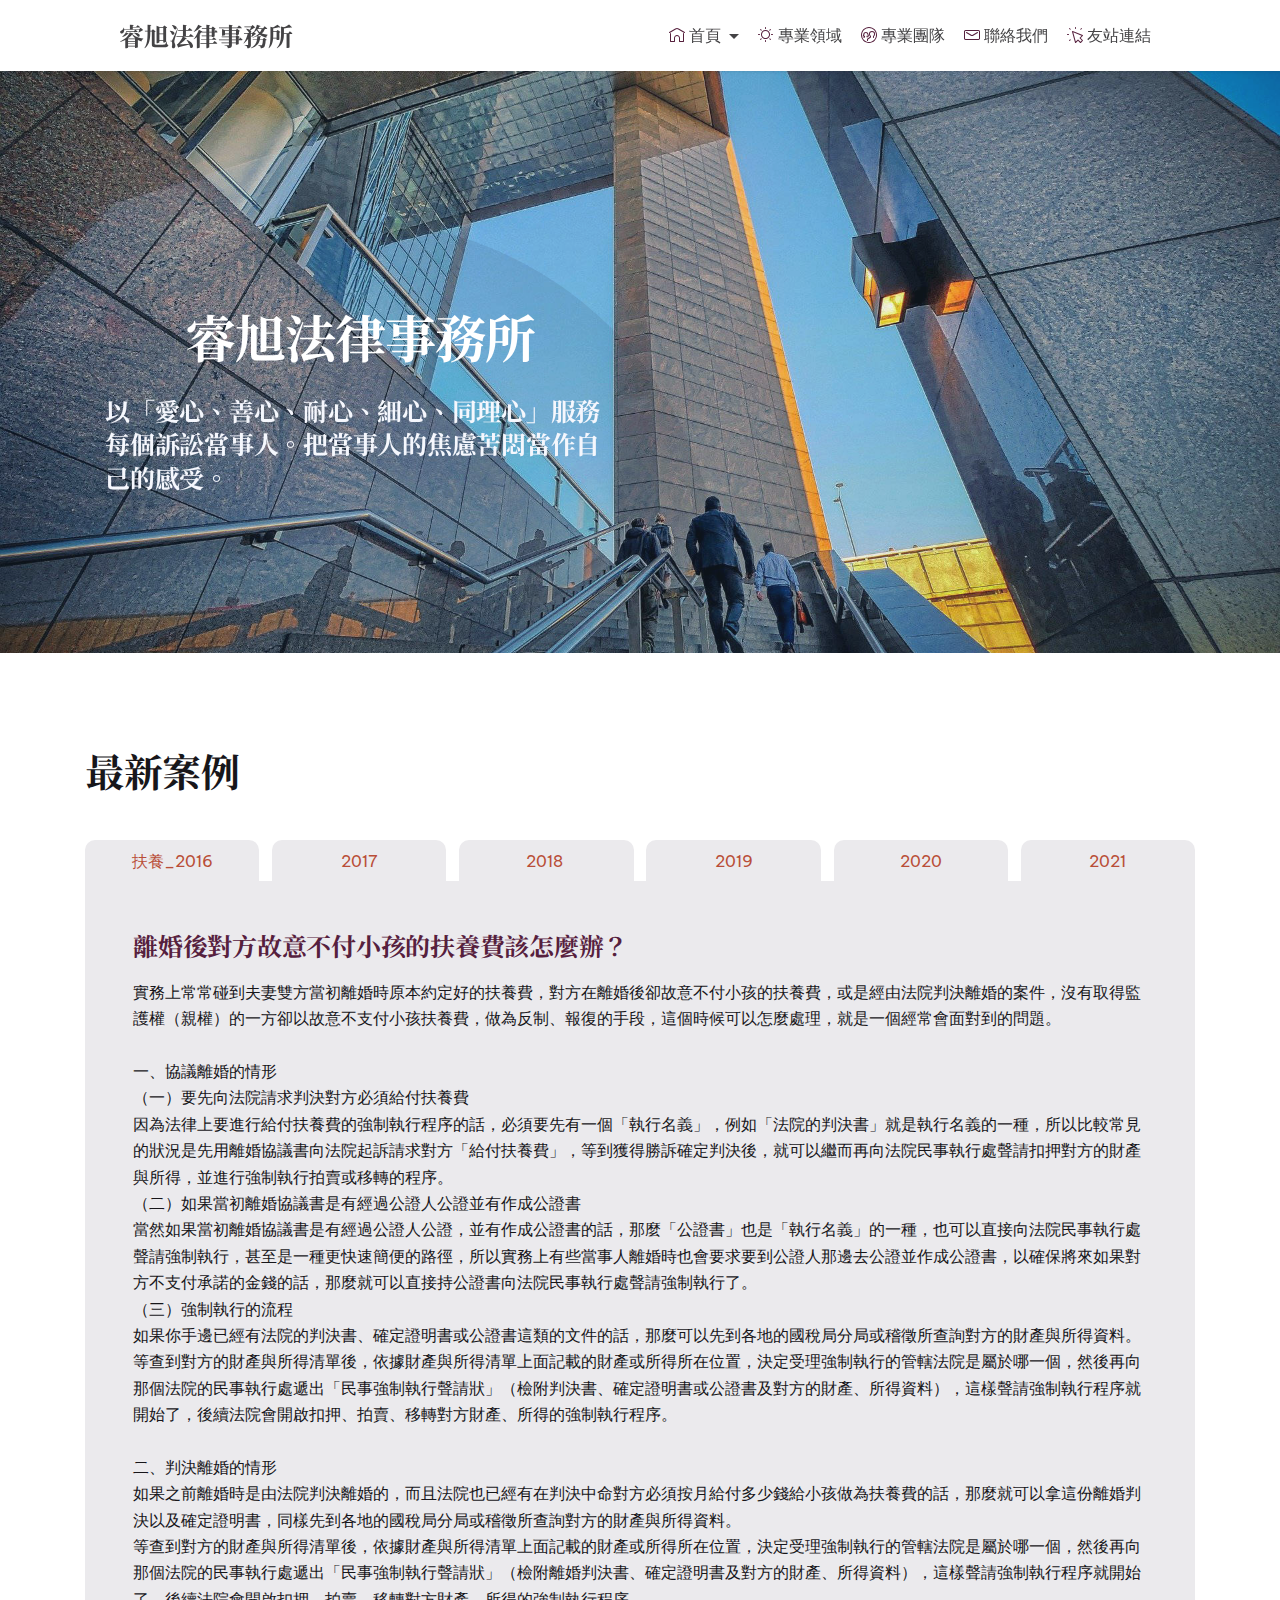
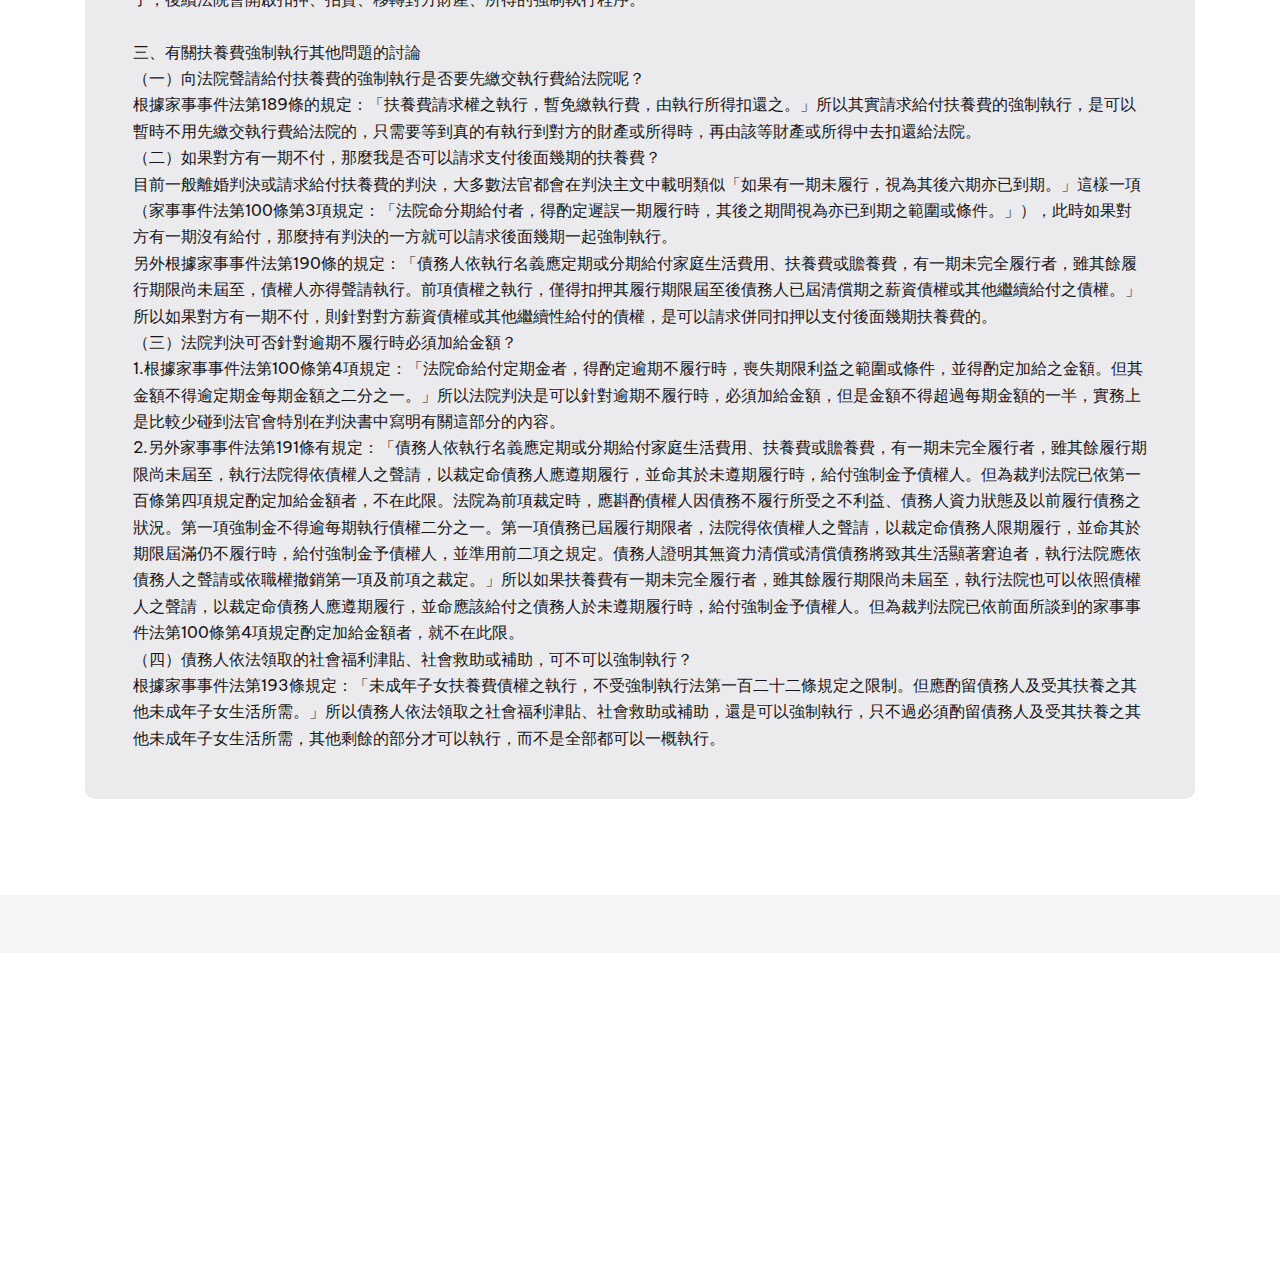
==== commit d7026b2a: "1201_4" ====
--- a/index.html
+++ b/index.html
@@ -99,99 +99,7 @@
     </div>
 </section>
 
-<section class="features12 cid-sPVwQMfgVe" id="features012-1">
-    
-    
-    <div class="container">
-        <div class="mbr-section-head mb-5">
-            
-            <h4 class="mbr-section-title mbr-fonts-style align-center mb-0 display-5"><strong>最新消息</strong></h4>
-        </div>
-        <div class="row justify-content-center mt-4">
-            <div class="item features-image сol-12 col-md-6 col-lg-4">
-                <div class="item-wrapper">
-                    <div class="item-img">
-                        <img src="[data-uri]" alt="" loading="lazy" class="lazyload" data-src="assets/images/art-exibition23-1200x800.jpg">
-                        <p class="img-text mbr-fonts-style display-4">扶養</p>
-                    </div>
-                    <div class="item-content">
-                        <h5 class="item-title mbr-fonts-style display-7"><strong>扶養</strong></h5>
-
-                        <p class="mbr-text mbr-fonts-style mt-2 display-4">12334</p>
-                        <h6 class="item-subtitle mbr-fonts-style mt-1 display-4">MORE &gt;</h6>
-                    </div>
-                </div>
-            </div>
-            <div class="item features-image сol-12 col-md-6 col-lg-4">
-                <div class="item-wrapper">
-                    <div class="item-img">
-                        <img src="[data-uri]" alt="" loading="lazy" class="lazyload" data-src="assets/images/art-exibition11-700x467.jpg">
-                        <p class="img-text mbr-fonts-style display-4">TEST</p>
-                    </div>
-                    <div class="item-content">
-                        <h5 class="item-title mbr-fonts-style display-7">TEST</h5>
-
-                        <p class="mbr-text mbr-fonts-style mt-2 display-4">test........<br></p>
-                        <h6 class="item-subtitle mbr-fonts-style mt-1 display-4">MORE &gt;</h6>
-                    </div>
-                </div>
-            </div>
-            <div class="item features-image сol-12 col-md-6 col-lg-4">
-                <div class="item-wrapper">
-                    <div class="item-img">
-                        <img src="[data-uri]" alt="" loading="lazy" class="lazyload" data-src="assets/images/art-exibition-1920x1280.jpg">
-                        <p class="img-text mbr-fonts-style display-4">TEST</p>
-                    </div>
-                    <div class="item-content">
-                        <h5 class="item-title mbr-fonts-style display-7">TEST</h5>
-
-                        <p class="mbr-text mbr-fonts-style mt-2 display-4">test........<br></p>
-                        <h6 class="item-subtitle mbr-fonts-style mt-1 display-4"><a href="page1.html" class="text-primary" target="_blank">MORE &gt;</a></h6>
-                    </div>
-                </div>
-            </div><div class="item features-image сol-12 col-md-6 col-lg-4">
-                <div class="item-wrapper">
-                    <div class="item-img">
-                        <img src="[data-uri]" alt="" data-slide-to="3" data-bs-slide-to="4" loading="lazy" class="lazyload" data-src="assets/images/art-exibition16-700x467.jpg">
-                        <p class="img-text mbr-fonts-style display-4">TEST</p>
-                    </div>
-                    <div class="item-content">
-                        <h5 class="item-title mbr-fonts-style display-7">TEST</h5>
-
-                        <p class="mbr-text mbr-fonts-style mt-2 display-4">test........<br></p>
-                        <h6 class="item-subtitle mbr-fonts-style mt-1 display-4">MORE &gt;</h6>
-                    </div>
-                </div>
-            </div><div class="item features-image сol-12 col-md-6 col-lg-4">
-                <div class="item-wrapper">
-                    <div class="item-img">
-                        <img src="[data-uri]" alt="" data-slide-to="4" data-bs-slide-to="5" loading="lazy" class="lazyload" data-src="assets/images/art-exibition17-760x507.jpg">
-                        <p class="img-text mbr-fonts-style display-4">TEST</p>
-                    </div>
-                    <div class="item-content">
-                        <h5 class="item-title mbr-fonts-style display-7">TEST</h5>
-
-                        <p class="mbr-text mbr-fonts-style mt-2 display-4">test<br></p>
-                        <h6 class="item-subtitle mbr-fonts-style mt-1 display-4">MORE &gt;</h6>
-                    </div>
-                </div>
-            </div><div class="item features-image сol-12 col-md-6 col-lg-4">
-                <div class="item-wrapper">
-                    <div class="item-img">
-                        <img src="[data-uri]" alt="" data-slide-to="5" data-bs-slide-to="6" loading="lazy" class="lazyload" data-src="assets/images/art-exibition15-1200x800.jpg">
-                        <p class="img-text mbr-fonts-style display-4">TEST</p>
-                    </div>
-                    <div class="item-content">
-                        <h5 class="item-title mbr-fonts-style display-7">TEST</h5>
-
-                        <p class="mbr-text mbr-fonts-style mt-2 display-4">test<br></p>
-                        <h6 class="item-subtitle mbr-fonts-style mt-1 display-4">MORE &gt;</h6>
-                    </div>
-                </div>
-            </div>
-        </div>
-    </div>
-</section>
+
 
 <section data-bs-version="5" class="tabs list1 cid-sQ6Z8SHZiD" id="list1-1h">
 
